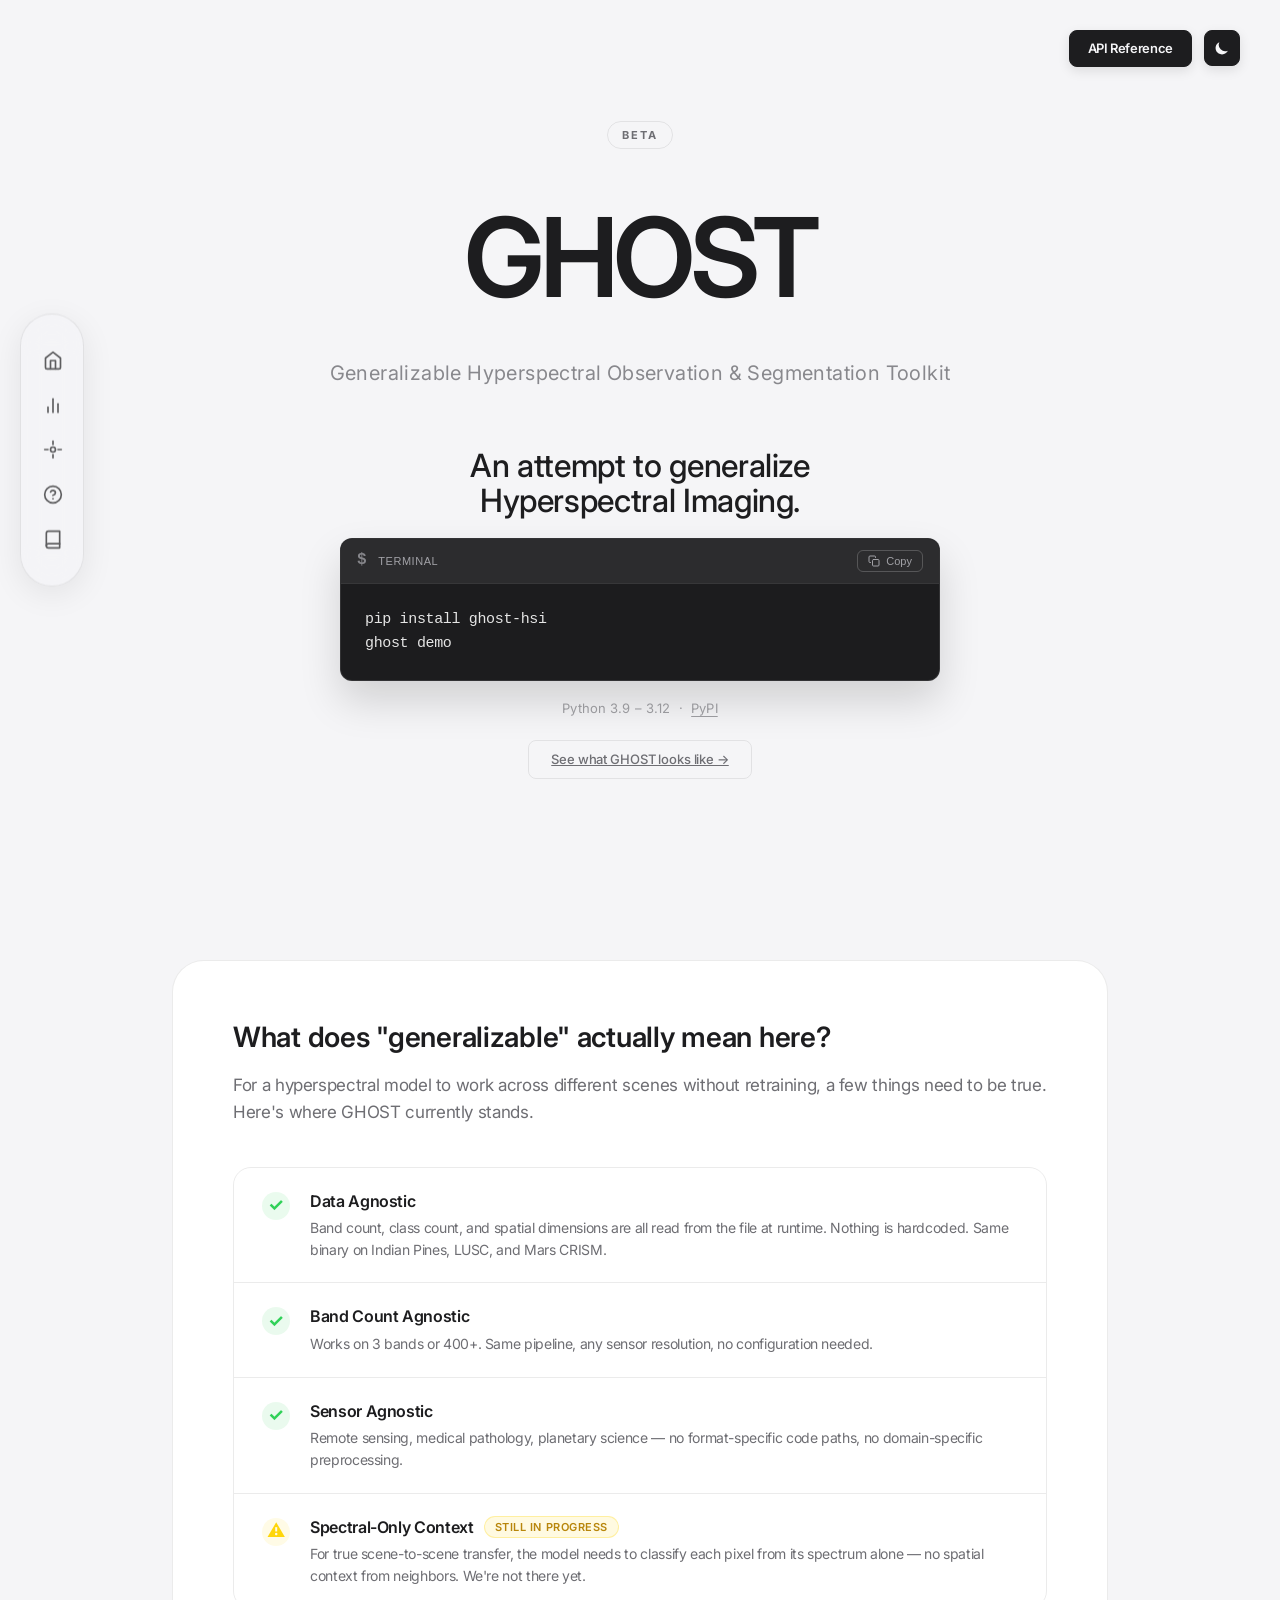
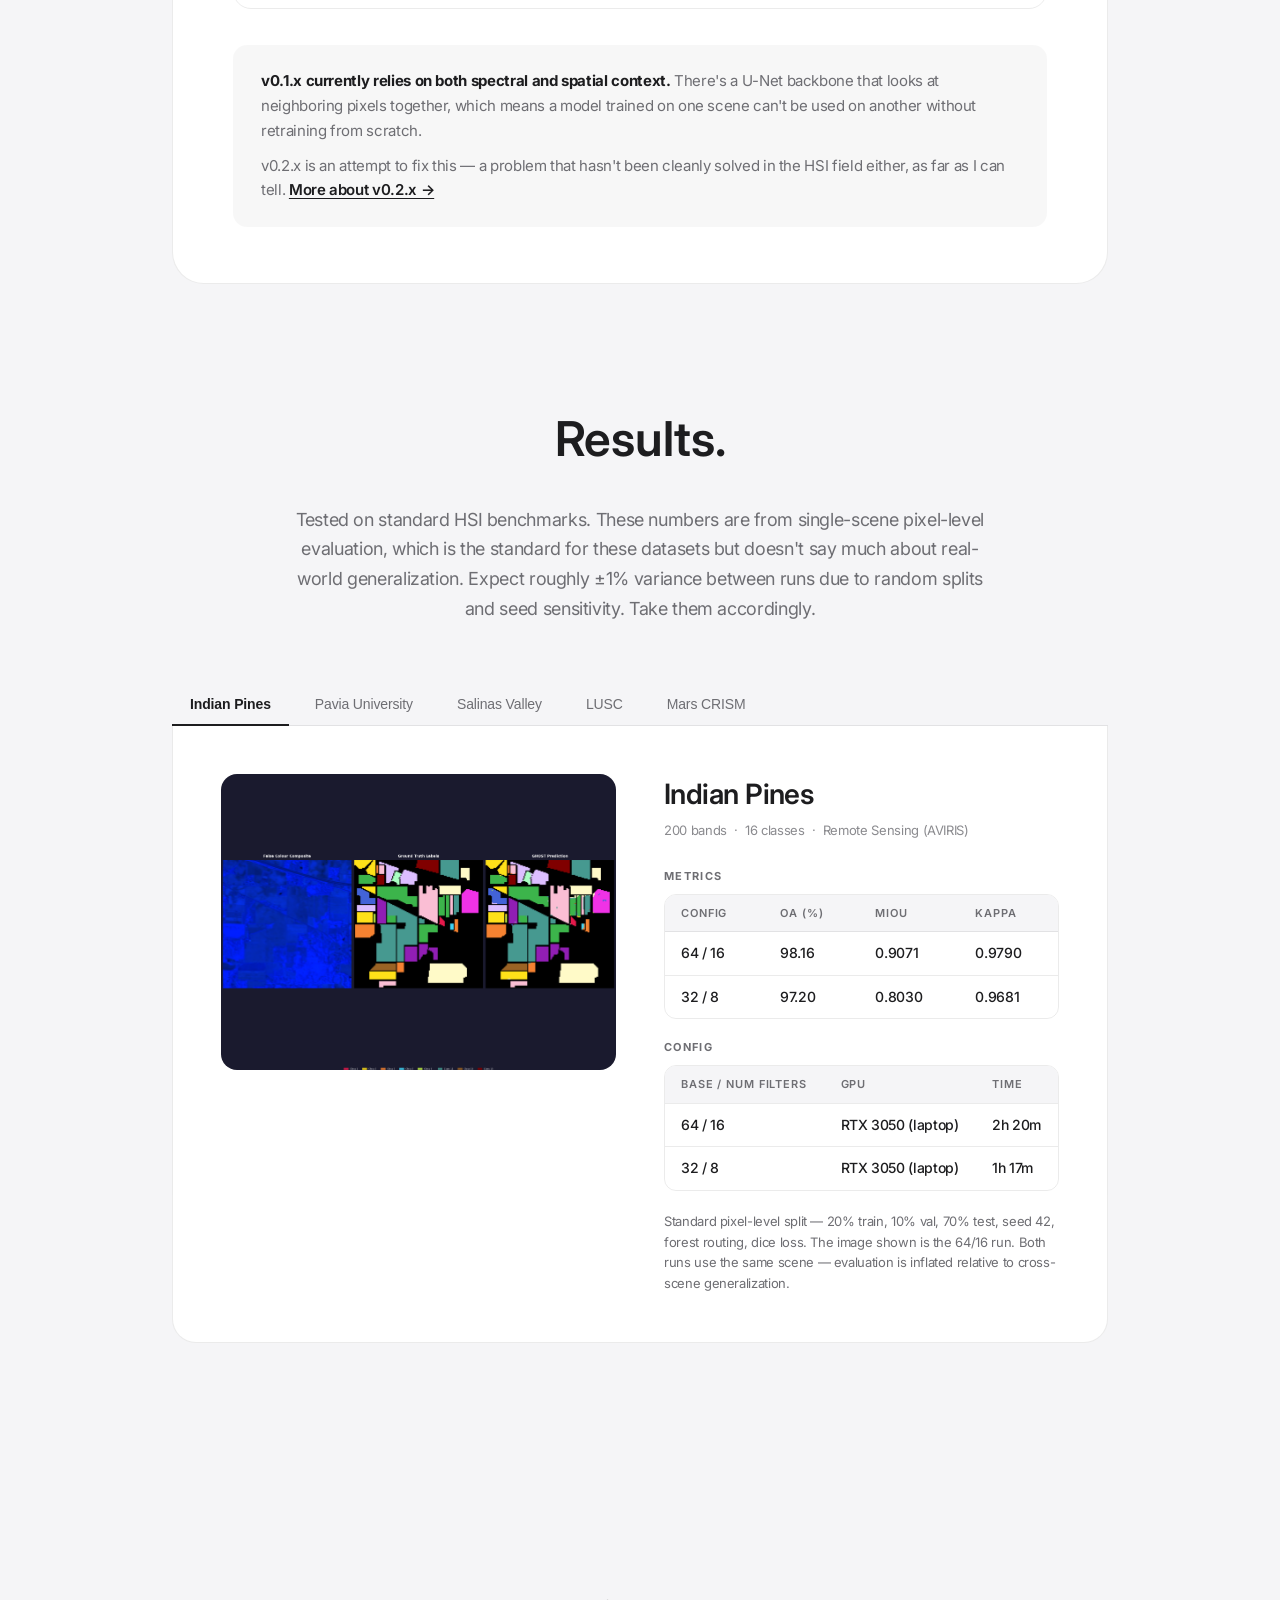
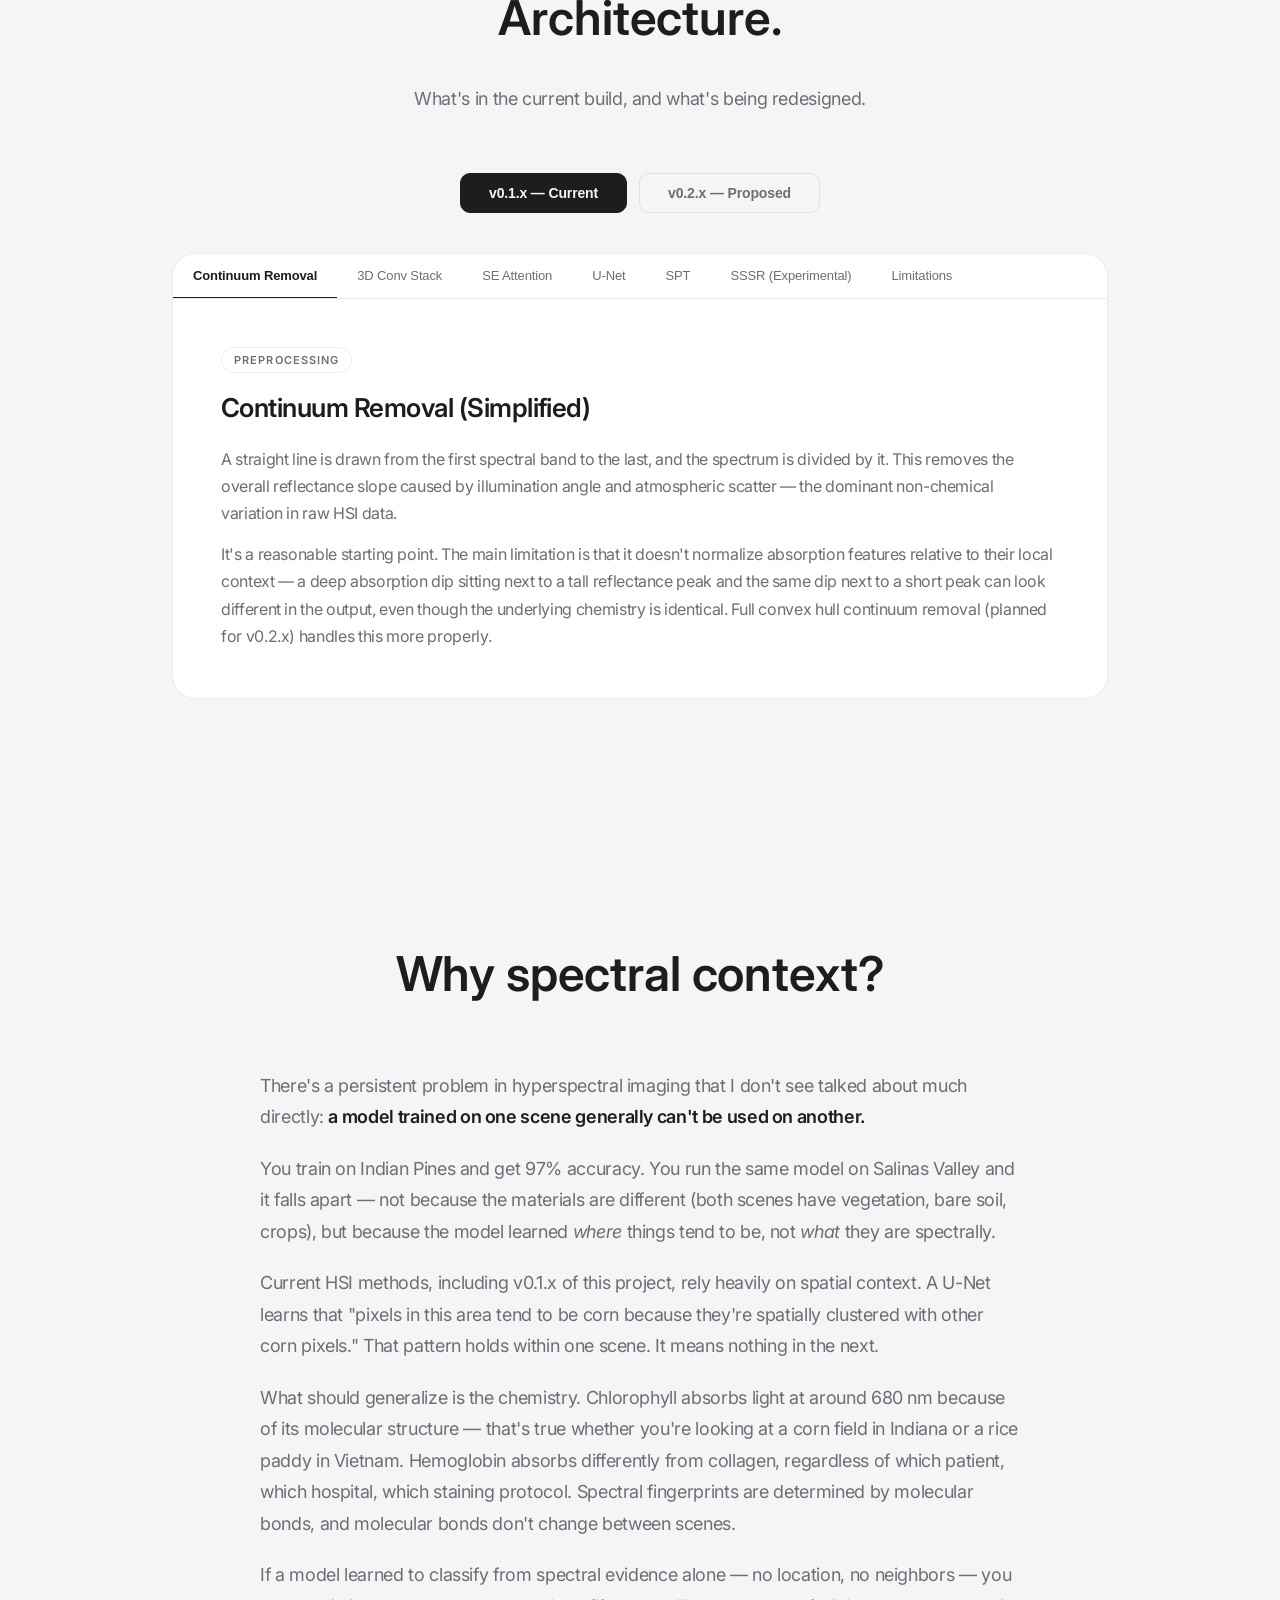
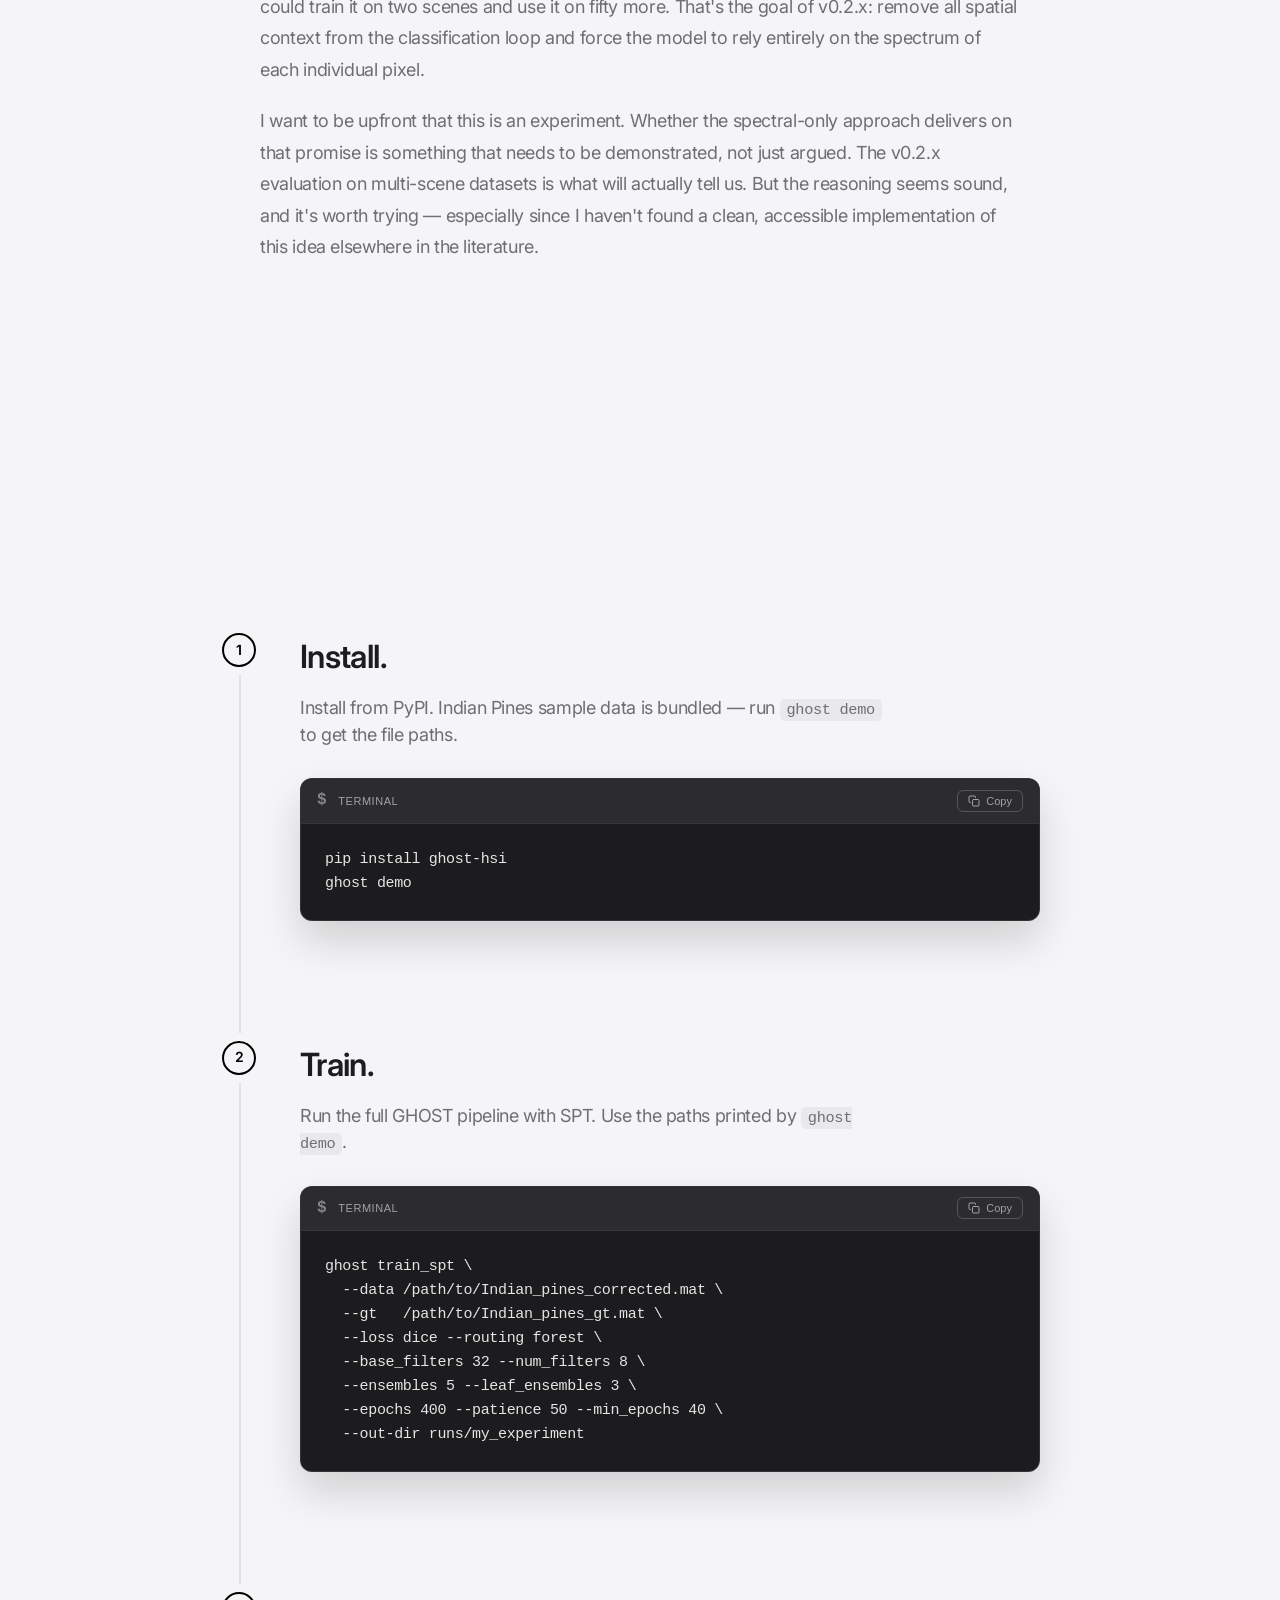
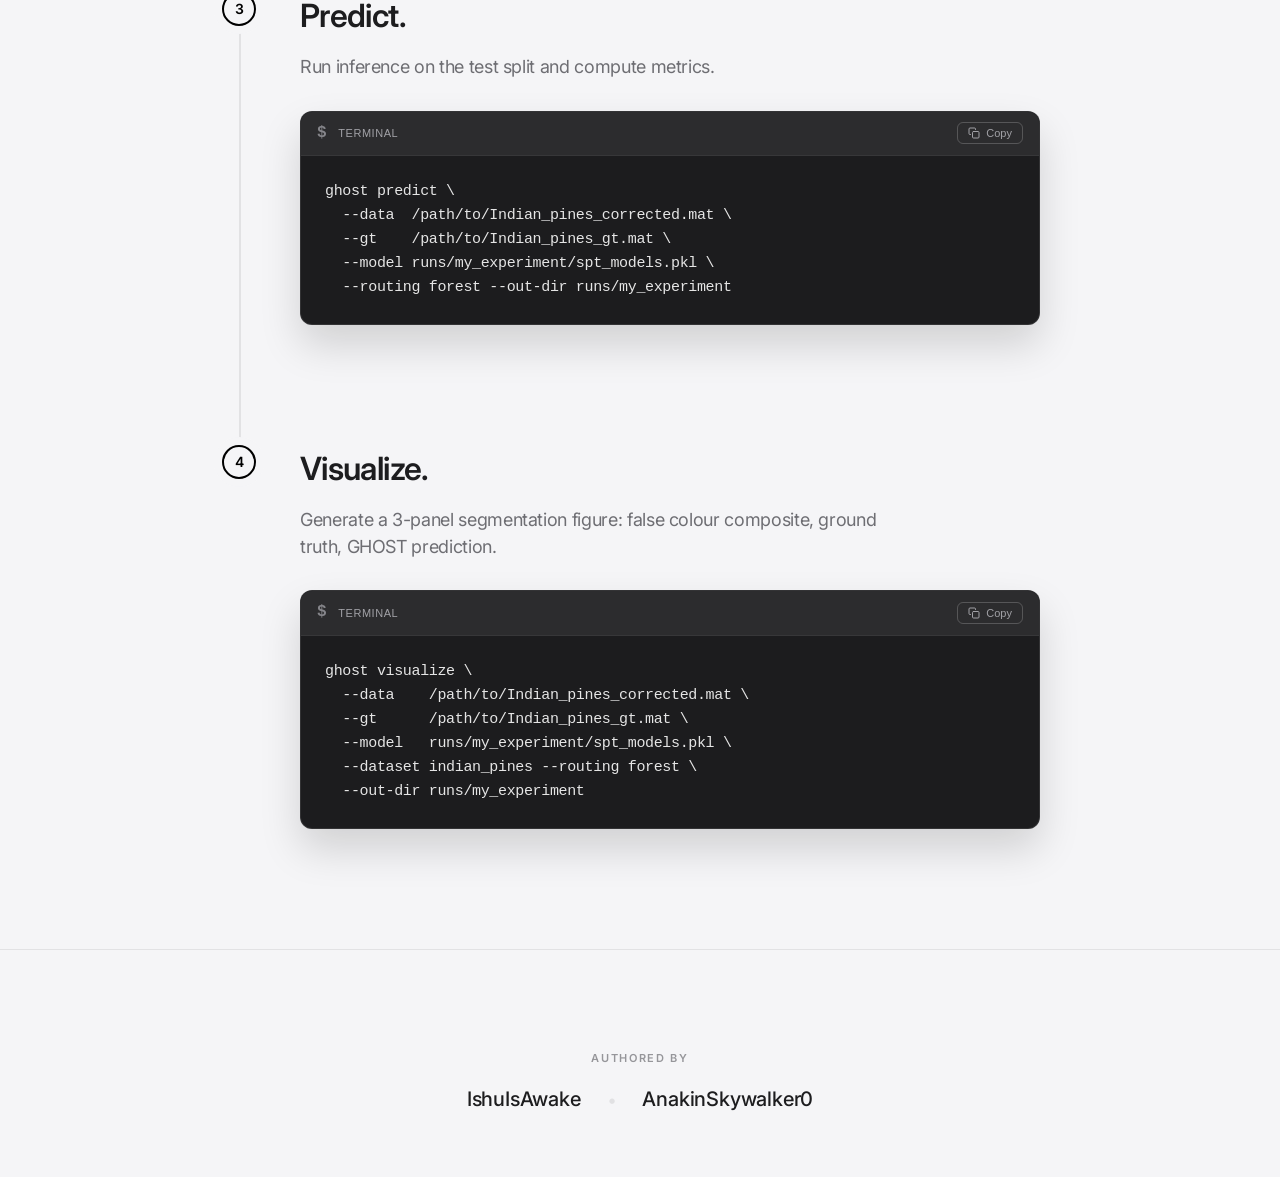
==== index.html @ 90e59805 "Final version as of ghost-hsi v0.1.6" ====
<!DOCTYPE html>
<html lang="en">

<head>
    <meta charset="UTF-8">
    <meta name="viewport" content="width=device-width, initial-scale=1.0">
    <title>GHOST | Hyperspectral Segmentation</title>
    <meta name="description" content="GHOST — an attempt to generalize hyperspectral image segmentation. pip install ghost-hsi">
    <link rel="stylesheet" href="style.css">
</head>

<body>
    <div id="preloader">
        <div class="loader-logo">GHOST</div>
    </div>

    <div class="top-bar">
        <a href="api.html" class="top-btn">API Reference</a>
        <button class="top-btn-icon" id="theme-toggle" aria-label="Toggle appearance">
            <svg id="theme-toggle-dark-icon" viewBox="0 0 20 20" xmlns="http://www.w3.org/2000/svg">
                <path d="M17.293 13.293A8 8 0 016.707 2.707a8.001 8.001 0 1010.586 10.586z"></path>
            </svg>
            <svg id="theme-toggle-light-icon" viewBox="0 0 20 20" xmlns="http://www.w3.org/2000/svg" style="display:none;">
                <path d="M10 2a1 1 0 011 1v1a1 1 0 11-2 0V3a1 1 0 011-1zm4 8a4 4 0 11-8 0 4 4 0 018 0zm-.464 4.95l.707.707a1 1 0 001.414-1.414l-.707-.707a1 1 0 00-1.414 1.414zm2.12-10.607a1 1 0 010 1.414l-.706.707a1 1 0 11-1.414-1.414l.707-.707a1 1 0 011.414 0zM17 11a1 1 0 100-2h-1a1 1 0 100 2h1zm-7 4a1 1 0 011 1v1a1 1 0 11-2 0v-1a1 1 0 011-1zM5.05 6.464A1 1 0 106.465 5.05l-.708-.707a1 1 0 00-1.414 1.414l.707.707zm1.414 8.486l-.707.707a1 1 0 01-1.414-1.414l.707-.707a1 1 0 011.414 1.414zM4 11a1 1 0 100-2H3a1 1 0 000 2h1z" fill-rule="evenodd" clip-rule="evenodd"></path>
            </svg>
        </button>
    </div>

    <nav>
        <a href="#">
            <svg width="20" height="20" viewBox="0 0 24 24" fill="none" stroke="currentColor" stroke-width="2"
                stroke-linecap="round" stroke-linejoin="round">
                <path d="m3 9 9-7 9 7v11a2 2 0 0 1-2 2H5a2 2 0 0 1-2-2z"></path>
                <polyline points="9 22 9 12 15 12 15 22"></polyline>
            </svg>
            <span>Overview</span>
        </a>
        <a href="#results">
            <svg width="20" height="20" viewBox="0 0 24 24" fill="none" stroke="currentColor" stroke-width="2"
                stroke-linecap="round" stroke-linejoin="round">
                <line x1="18" y1="20" x2="18" y2="10"></line>
                <line x1="12" y1="20" x2="12" y2="4"></line>
                <line x1="6" y1="20" x2="6" y2="14"></line>
            </svg>
            <span>Results</span>
        </a>
        <a href="#architecture">
            <svg width="20" height="20" viewBox="0 0 24 24" fill="none" stroke="currentColor" stroke-width="2"
                stroke-linecap="round" stroke-linejoin="round">
                <circle cx="12" cy="12" r="3"></circle>
                <line x1="12" y1="2" x2="12" y2="6"></line>
                <line x1="12" y1="18" x2="12" y2="22"></line>
                <line x1="2" y1="12" x2="6" y2="12"></line>
                <line x1="18" y1="12" x2="22" y2="12"></line>
            </svg>
            <span>Architecture</span>
        </a>
        <a href="#why-spectral">
            <svg width="20" height="20" viewBox="0 0 24 24" fill="none" stroke="currentColor" stroke-width="2"
                stroke-linecap="round" stroke-linejoin="round">
                <circle cx="12" cy="12" r="10"></circle>
                <path d="M9.09 9a3 3 0 0 1 5.83 1c0 2-3 3-3 3"></path>
                <line x1="12" y1="17" x2="12.01" y2="17"></line>
            </svg>
            <span>Why Spectral</span>
        </a>
        <a href="#tutorial">
            <svg width="20" height="20" viewBox="0 0 24 24" fill="none" stroke="currentColor" stroke-width="2"
                stroke-linecap="round" stroke-linejoin="round">
                <path d="M4 19.5A2.5 2.5 0 0 1 6.5 17H20"></path>
                <path d="M6.5 2H20v20H6.5A2.5 2.5 0 0 1 4 19.5v-15A2.5 2.5 0 0 1 6.5 2z"></path>
            </svg>
            <span>Tutorial</span>
        </a>
    </nav>

    <header>
        <div class="hero-content">
            <div class="beta-badge">Beta</div>
            <h1>GHOST</h1>
            <p class="hero-subtitle">Generalizable Hyperspectral Observation &amp; Segmentation Toolkit</p>
            <p class="hero-tagline">An attempt to generalize<br>Hyperspectral Imaging.</p>
            <div class="terminal-window hero-terminal">
                <div class="terminal-header">
                    <div class="terminal-controls">
                        <span class="terminal-prompt">$</span>
                        <span class="terminal-title">Terminal</span>
                    </div>
                    <button class="terminal-copy-btn" data-copy-target="hero-install-code">
                        <svg width="12" height="12" viewBox="0 0 24 24" fill="none" stroke="currentColor"
                            stroke-width="2" stroke-linecap="round" stroke-linejoin="round">
                            <rect x="9" y="9" width="13" height="13" rx="2" ry="2"></rect>
                            <path d="M5 15H4a2 2 0 0 1-2-2V4a2 2 0 0 1 2-2h9a2 2 0 0 1 2 2v1"></path>
                        </svg>
                        <span>Copy</span>
                    </button>
                </div>
                <pre><code id="hero-install-code">pip install ghost-hsi
ghost demo</code></pre>
            </div>
            <p class="platform-notice">Python 3.9 &ndash; 3.12 &nbsp;&middot;&nbsp; <a href="https://pypi.org/project/ghost-hsi/" target="_blank">PyPI</a></p>
            <!-- GHOST currently supports Python 3.9, 3.10, 3.11, and 3.12.
                 Python 3.13+ is not yet tested. Older versions are not supported. -->
            <a class="logs-peek-btn" href="ghost_ip_logs.html" target="_blank" rel="noopener">See what GHOST looks like &rarr;</a>
        </div>
    </header>

    <div class="container">

        <!-- Generalizability Box -->
        <section id="generalizability">
            <div class="gen-box reveal">
                <h3 class="gen-title">What does "generalizable" actually mean here?</h3>
                <p class="gen-intro">For a hyperspectral model to work across different scenes without retraining, a few things need to be true. Here's where GHOST currently stands.</p>
                <div class="gen-checklist">
                    <div class="gen-item gen-checked">
                        <span class="gen-icon">&#10003;</span>
                        <div class="gen-item-text">
                            <strong>Data Agnostic</strong>
                            <p>Band count, class count, and spatial dimensions are all read from the file at runtime. Nothing is hardcoded. Same binary on Indian Pines, LUSC, and Mars CRISM.</p>
                        </div>
                    </div>
                    <div class="gen-item gen-checked">
                        <span class="gen-icon">&#10003;</span>
                        <div class="gen-item-text">
                            <strong>Band Count Agnostic</strong>
                            <p>Works on 3 bands or 400+. Same pipeline, any sensor resolution, no configuration needed.</p>
                        </div>
                    </div>
                    <div class="gen-item gen-checked">
                        <span class="gen-icon">&#10003;</span>
                        <div class="gen-item-text">
                            <strong>Sensor Agnostic</strong>
                            <p>Remote sensing, medical pathology, planetary science — no format-specific code paths, no domain-specific preprocessing.</p>
                        </div>
                    </div>
                    <div class="gen-item gen-warning">
                        <span class="gen-icon">&#9888;</span>
                        <div class="gen-item-text">
                            <strong>Spectral-Only Context <span class="gen-wip-badge">Still in progress</span></strong>
                            <p>For true scene-to-scene transfer, the model needs to classify each pixel from its spectrum alone — no spatial context from neighbors. We're not there yet.</p>
                        </div>
                    </div>
                </div>
                <div class="gen-footer-note">
                    <p><strong>v0.1.x currently relies on both spectral and spatial context.</strong> There's a U-Net backbone that looks at neighboring pixels together, which means a model trained on one scene can't be used on another without retraining from scratch.</p>
                    <p style="margin-top: 10px;">v0.2.x is an attempt to fix this — a problem that hasn't been cleanly solved in the HSI field either, as far as I can tell. <a href="#architecture" class="gen-v2-link" id="goto-v2">More about v0.2.x &rarr;</a></p>
                </div>
            </div>
        </section>

        <!-- Results Section -->
        <section id="results">
            <h2 class="section-title reveal">Results.</h2>
            <p class="section-subtitle reveal">Tested on standard HSI benchmarks. These numbers are from single-scene pixel-level evaluation, which is the standard for these datasets but doesn't say much about real-world generalization. Expect roughly &plusmn;1% variance between runs due to random splits and seed sensitivity. Take them accordingly.</p>

            <div class="dataset-tabs reveal">
                <div class="dataset-tab-buttons">
                    <button class="ds-tab-btn active" data-tab="indian-pines">Indian Pines</button>
                    <button class="ds-tab-btn" data-tab="pavia">Pavia University</button>
                    <button class="ds-tab-btn" data-tab="salinas">Salinas Valley</button>
                    <button class="ds-tab-btn" data-tab="lusc">LUSC</button>
                    <button class="ds-tab-btn" data-tab="crism">Mars CRISM</button>
                </div>

                <div class="dataset-tab-content">

                    <!-- Indian Pines -->
                    <div class="ds-tab-panel active" id="tab-indian-pines">
                        <div class="ds-layout">
                            <div class="ds-image-container ds-img-trigger" data-src="assets/images/IndianPines_highfilters.png" title="Click to enlarge">
                                <img src="assets/images/IndianPines_highfilters.png" alt="Indian Pines Segmentation">
                            </div>
                            <div class="ds-info">
                                <h3>Indian Pines</h3>
                                <p class="ds-meta">200 bands &nbsp;&middot;&nbsp; 16 classes &nbsp;&middot;&nbsp; Remote Sensing (AVIRIS)</p>

                                <p class="ds-table-label">Metrics</p>
                                <div class="ds-table-wrap">
                                    <table class="ds-table">
                                        <thead>
                                            <tr><th>Config</th><th>OA (%)</th><th>mIoU</th><th>Kappa</th></tr>
                                        </thead>
                                        <tbody>
                                            <tr><td>64 / 16</td><td>98.16</td><td>0.9071</td><td>0.9790</td></tr>
                                            <tr><td>32 / 8</td><td>97.20</td><td>0.8030</td><td>0.9681</td></tr>
                                        </tbody>
                                    </table>
                                </div>

                                <p class="ds-table-label">Config</p>
                                <div class="ds-table-wrap">
                                    <table class="ds-table">
                                        <thead>
                                            <tr><th>Base / Num Filters</th><th>GPU</th><th>Time</th></tr>
                                        </thead>
                                        <tbody>
                                            <tr><td>64 / 16</td><td>RTX 3050 (laptop)</td><td>2h 20m</td></tr>
                                            <tr><td>32 / 8</td><td>RTX 3050 (laptop)</td><td>1h 17m</td></tr>
                                        </tbody>
                                    </table>
                                </div>

                                <p class="ds-note">Standard pixel-level split — 20% train, 10% val, 70% test, seed 42, forest routing, dice loss. The image shown is the 64/16 run. Both runs use the same scene — evaluation is inflated relative to cross-scene generalization.</p>
                            </div>
                        </div>
                    </div>

                    <!-- Pavia University -->
                    <div class="ds-tab-panel" id="tab-pavia">
                        <div class="ds-layout">
                            <div class="ds-image-container ds-img-trigger" data-src="assets/images/pavia_segmentation.png" title="Click to enlarge">
                                <img src="assets/images/pavia_segmentation.png" alt="Pavia University Segmentation">
                            </div>
                            <div class="ds-info">
                                <h3>Pavia University</h3>
                                <p class="ds-meta">103 bands &nbsp;&middot;&nbsp; 9 classes &nbsp;&middot;&nbsp; Remote Sensing (ROSIS)</p>

                                <p class="ds-table-label">Metrics</p>
                                <div class="ds-table-wrap">
                                    <table class="ds-table">
                                        <thead>
                                            <tr><th>Config</th><th>OA (%)</th><th>mIoU</th><th>Kappa</th></tr>
                                        </thead>
                                        <tbody>
                                            <tr><td>32 / 8</td><td>97.47</td><td>0.9531</td><td>0.9667</td></tr>
                                        </tbody>
                                    </table>
                                </div>

                                <p class="ds-table-label">Config</p>
                                <div class="ds-table-wrap">
                                    <table class="ds-table">
                                        <thead>
                                            <tr><th>Base / Num Filters</th><th>GPU</th><th>Time</th></tr>
                                        </thead>
                                        <tbody>
                                            <tr><td>32 / 8</td><td>Kaggle T4</td><td>7h 29m</td></tr>
                                        </tbody>
                                    </table>
                                </div>

                                <p class="ds-note">Standard pixel-level split, seed 42, forest routing, dice loss. Ran on Kaggle free tier T4.</p>
                            </div>
                        </div>
                    </div>

                    <!-- Salinas Valley -->
                    <div class="ds-tab-panel" id="tab-salinas">
                        <div class="ds-layout">
                            <div class="ds-image-container ds-img-trigger" data-src="assets/images/salinas_Segmentation.png" title="Click to enlarge">
                                <img src="assets/images/salinas_Segmentation.png" alt="Salinas Valley Segmentation">
                            </div>
                            <div class="ds-info">
                                <h3>Salinas Valley</h3>
                                <p class="ds-meta">204 bands &nbsp;&middot;&nbsp; 16 classes &nbsp;&middot;&nbsp; Remote Sensing (AVIRIS)</p>

                                <p class="ds-table-label">Metrics</p>
                                <div class="ds-table-wrap">
                                    <table class="ds-table">
                                        <thead>
                                            <tr><th>Config</th><th>OA (%)</th><th>mIoU</th><th>Kappa</th></tr>
                                        </thead>
                                        <tbody>
                                            <tr><td>32 / 8</td><td>98.69</td><td>0.9577</td><td>0.9855</td></tr>
                                        </tbody>
                                    </table>
                                </div>

                                <p class="ds-table-label">Config</p>
                                <div class="ds-table-wrap">
                                    <table class="ds-table">
                                        <thead>
                                            <tr><th>Base / Num Filters</th><th>GPU</th><th>Time</th></tr>
                                        </thead>
                                        <tbody>
                                            <tr><td>32 / 8</td><td>Kaggle T4</td><td>10h 51m</td></tr>
                                        </tbody>
                                    </table>
                                </div>

                                <p class="ds-note">Standard pixel-level split, seed 42, forest routing, dice loss. Ran on Kaggle free tier T4.</p>
                            </div>
                        </div>
                    </div>

                    <!-- LUSC -->
                    <div class="ds-tab-panel" id="tab-lusc">
                        <div class="ds-layout">
                            <div class="ds-image-container ds-img-trigger" data-src="assets/images/segmentation_forest.png" title="Click to enlarge">
                                <img src="assets/images/segmentation_forest.png" alt="LUSC Lung Cancer Segmentation">
                            </div>
                            <div class="ds-info">
                                <h3>LUSC (Lung Cancer)</h3>
                                <p class="ds-meta">61 bands &nbsp;&middot;&nbsp; 3 classes &nbsp;&middot;&nbsp; Medical Histopathology</p>

                                <p class="ds-table-label">Metrics</p>
                                <div class="ds-table-wrap">
                                    <table class="ds-table">
                                        <thead>
                                            <tr><th>Config</th><th>OA (%)</th><th>mIoU</th><th>Kappa</th></tr>
                                        </thead>
                                        <tbody>
                                            <tr><td>32 / 8</td><td>99.42</td><td>0.9263</td><td>0.9876</td></tr>
                                        </tbody>
                                    </table>
                                </div>

                                <p class="ds-table-label">Config</p>
                                <div class="ds-table-wrap">
                                    <table class="ds-table">
                                        <thead>
                                            <tr><th>Base / Num Filters</th><th>GPU</th><th>Time</th></tr>
                                        </thead>
                                        <tbody>
                                            <tr><td>32 / 8</td><td>RTX 3050 (laptop)</td><td>1h 8m</td></tr>
                                        </tbody>
                                    </table>
                                </div>

                                <p class="ds-note"><strong>Single tissue result only.</strong> This is from one 512&times;512 crop from a single patient scan — it is not representative of the full LUSC dataset and cannot be compared to published clinical benchmarks. The dataset has 60+ scans; multi-scan evaluation is a v0.2.x goal. Dataset: <a href="https://github.com/Intelligent-Imaging-Center/HMILungDataset" target="_blank" style="color:var(--text-secondary);text-decoration:underline;">HMI Lung Dataset</a>.</p>
                            </div>
                        </div>
                    </div>

                    <!-- Mars CRISM -->
                    <div class="ds-tab-panel" id="tab-crism">
                        <div class="ds-layout">
                            <div class="ds-image-container ds-img-trigger" data-src="assets/images/Crism.png" title="Click to enlarge">
                                <img src="assets/images/Crism.png" alt="Mars CRISM Mineral Mapping">
                            </div>
                            <div class="ds-info">
                                <h3>Mars CRISM</h3>
                                <p class="ds-meta">~400 bands &nbsp;&middot;&nbsp; Mineral mapping &nbsp;&middot;&nbsp; MRO/CRISM</p>

                                <p class="ds-table-label">Metrics</p>
                                <div class="ds-table-wrap">
                                    <table class="ds-table">
                                        <thead>
                                            <tr><th>Config</th><th>OA (%)</th><th>mIoU</th><th>Kappa</th></tr>
                                        </thead>
                                        <tbody>
                                            <tr class="pending-row"><td>32 / 8</td><td>71.70</td><td>0.5228</td><td>0.6829</td></tr>
                                        </tbody>
                                    </table>
                                </div>

                                <p class="ds-table-label">Config</p>
                                <div class="ds-table-wrap">
                                    <table class="ds-table">
                                        <thead>
                                            <tr><th>Base / Num Filters</th><th>GPU</th><th>Time</th></tr>
                                        </thead>
                                        <tbody>
                                            <tr class="pending-row"><td>32 / 8</td><td>Kaggle T4</td><td>6h 44m</td></tr>
                                        </tbody>
                                    </table>
                                </div>

                                <p class="ds-note">Quantitative results pending a clean run. The CRISM ground truth annotations are extremely sparse and noisy — the labels themselves are grainy, which drags down the numbers even when GHOST produces a visually smooth and consistent segmentation. The image shows what GHOST predicted. Annotation quality is a known limitation of this dataset. More details once I have a proper evaluation set up. Dataset: <a href="https://science.nasa.gov/resource/crism-exploring-the-geology-of-mars/" target="_blank" style="color:var(--text-secondary);text-decoration:underline;">NASA MRO/CRISM</a>.</p>
                            </div>
                        </div>
                    </div>

                </div>
            </div>
        </section>

        <!-- Architecture Section -->
        <section id="architecture">
            <h2 class="section-title reveal">Architecture.</h2>
            <p class="section-subtitle reveal">What's in the current build, and what's being redesigned.</p>

            <div class="arch-version-selector reveal">
                <button class="arch-version-btn active" data-version="v1" id="v1-btn">v0.1.x &mdash; Current</button>
                <button class="arch-version-btn" data-version="v2" id="v2-btn">v0.2.x &mdash; Proposed</button>
            </div>

            <!-- v0.1.x Component Tabs -->
            <div class="arch-tabs" id="arch-v1">
                <div class="arch-tab-buttons">
                    <button class="arch-tab-btn active" data-arch-tab="cr-v1">Continuum Removal</button>
                    <button class="arch-tab-btn" data-arch-tab="conv3d">3D Conv Stack</button>
                    <button class="arch-tab-btn" data-arch-tab="se">SE Attention</button>
                    <button class="arch-tab-btn" data-arch-tab="unet">U-Net</button>
                    <button class="arch-tab-btn" data-arch-tab="spt-v1">SPT</button>
                    <button class="arch-tab-btn" data-arch-tab="sssr">SSSR (Experimental)</button>
                    <button class="arch-tab-btn" data-arch-tab="limits">Limitations</button>
                </div>
                <div class="arch-tab-content">

                    <div class="arch-panel active" id="arch-cr-v1">
                        <span class="arch-badge">Preprocessing</span>
                        <h3>Continuum Removal (Simplified)</h3>
                        <p>A straight line is drawn from the first spectral band to the last, and the spectrum is divided by it. This removes the overall reflectance slope caused by illumination angle and atmospheric scatter — the dominant non-chemical variation in raw HSI data.</p>
                        <p>It's a reasonable starting point. The main limitation is that it doesn't normalize absorption features relative to their local context — a deep absorption dip sitting next to a tall reflectance peak and the same dip next to a short peak can look different in the output, even though the underlying chemistry is identical. Full convex hull continuum removal (planned for v0.2.x) handles this more properly.</p>
                    </div>

                    <div class="arch-panel" id="arch-conv3d">
                        <span class="arch-badge">Feature Extraction</span>
                        <h3>Spectral 3D Conv Stack</h3>
                        <p>Three sequential 3D convolutions with a (7, 3, 3) kernel — 7 bands deep spectrally, 3&times;3 spatially. The model learns that nearby spectral bands correlate with each other, and that nearby pixels tend to share materials.</p>
                        <p>The spatial component is both a strength and a problem. It captures local context, which helps within a single scene. But it also means the model is learning where things tend to be, not just what they look like spectrally. That doesn't transfer between scenes. This is one of the main things being removed in v0.2.x.</p>
                    </div>

                    <div class="arch-panel" id="arch-se">
                        <span class="arch-badge">Attention</span>
                        <h3>SE Attention Blocks</h3>
                        <p>Squeeze-and-Excitation blocks learn a per-channel importance weight. A global average pool reduces each feature channel to a scalar, a small two-layer MLP predicts a weight between 0 and 1, and that weight is multiplied back into the channel. The network learns to suppress less useful channels and emphasize the ones that matter for the current input.</p>
                        <p>Lightweight and effective. No major issues with it — the spirit of per-channel weighting carries into v0.2.x implicitly through the dilated ResNet encoder.</p>
                    </div>

                    <div class="arch-panel" id="arch-unet">
                        <span class="arch-badge">Spatial Context</span>
                        <h3>U-Net Encoder–Decoder</h3>
                        <p>A standard 4-level U-Net with skip connections. The encoder downsamples through MaxPool2d, the decoder upsamples via transposed convolutions, and skip connections link matching levels. Channel progression: f &rarr; 2f &rarr; 4f &rarr; 8f &rarr; 16f.</p>
                        <p>This is where most of the learning happens in v0.1.x — and also why the model doesn't generalize across scenes. The U-Net effectively learns "where things are" in the training image. Corn fields tend to appear in certain shapes, urban structures have spatial patterns. None of that is true in the next scene. That's the thing I'm trying to remove entirely in v0.2.x.</p>
                    </div>

                    <div class="arch-panel" id="arch-spt-v1">
                        <span class="arch-badge">Core Engine</span>
                        <h3>Spectral Partition Tree (SPT)</h3>
                        <p>Previously called RSSP (Recursive Spectral Splitting with Parallel Forests), SPT is a divide-and-conquer strategy over the class set. It builds a binary tree where classes are recursively split based on SAM (Spectral Angle Mapper) distance — spectrally similar classes are grouped together and handled by specialist ensemble models.</p>
                        <p>The reasoning: asking one flat model to separate 16 highly imbalanced classes is hard. SPT lets one model split broad groups (vegetation vs. minerals), then separate specialists handle the hard within-group cases (corn subtypes, mineral variants). Each leaf ensemble focuses on a smaller, more tractable problem. In practice this helps a lot with class imbalance.</p>
                        <p>The SPT logic is unchanged in v0.2.x — only what lives inside each tree node changes.</p>
                    </div>

                    <div class="arch-panel" id="arch-sssr">
                        <span class="arch-badge arch-badge-warn">&#9888; Broken</span>
                        <h3>SSSR Router (Experimental)</h3>
                        <p>SSSR (Spectral State-Space Router) was an attempt to replace hard argmax routing between tree nodes with a learned spectral state-space model — differentiable, soft routing probabilities instead of hard decisions at each branch.</p>
                        <p>In practice it doesn't work. Ensemble routing (<code>--routing forest</code>) outperforms it in every configuration I've tested. The SSM pretraining adds significant wall-clock time, and the routing improvement simply doesn't materialize. The code is currently broken and not recommended.</p>
                        <p>It may be revisited in v0.1.7+ or rethought entirely for v0.2.x. For now, always use <code>--routing forest</code> and set <code>--ssm_epochs 1</code> to skip SSM pretraining entirely.</p>
                    </div>

                    <div class="arch-panel" id="arch-limits">
                        <span class="arch-badge">v0.1.x</span>
                        <h3>Known Limitations</h3>
                        <ul class="arch-list">
                            <li><strong>File format:</strong> v0.1.6 and below only support <code>.mat</code> files. ENVI, GeoTIFF, and HDF5 require manual conversion first.</li>
                            <li><strong>Spatial dependence:</strong> The U-Net backbone processes neighboring pixels together. A model trained on one scene cannot reliably segment a different scene — it has learned spatial patterns alongside spectral ones.</li>
                            <li><strong>No transfer learning:</strong> Each new dataset requires a full training run from scratch. There's no way to reuse weights from a previous run in any meaningful way.</li>
                            <li><strong>Single scene only:</strong> Training and inference must be on the same scene, or at very minimum the same sensor under near-identical conditions.</li>
                            <li><strong>SSSR router is broken:</strong> Use <code>--routing forest</code>. See above.</li>
                        </ul>
                    </div>

                </div>
            </div>

            <!-- v0.2.x Component Tabs -->
            <div class="arch-tabs" id="arch-v2" style="display:none;">
                <div class="arch-tab-buttons">
                    <button class="arch-tab-btn active" data-arch-tab="cr-v2">Continuum Removal</button>
                    <button class="arch-tab-btn" data-arch-tab="resnet1d">1D Dilated ResNet</button>
                    <button class="arch-tab-btn" data-arch-tab="mlphead">MLP Head</button>
                    <button class="arch-tab-btn" data-arch-tab="spt-v2">SPT</button>
                    <button class="arch-tab-btn" data-arch-tab="crf">Dense CRF</button>
                    <button class="arch-tab-btn" data-arch-tab="ssl">SSL (Future)</button>
                    <button class="arch-tab-btn" data-arch-tab="goals">Goals</button>
                </div>
                <div class="arch-tab-content">

                    <div class="arch-panel active" id="arch-cr-v2">
                        <span class="arch-badge">Preprocessing</span>
                        <h3>Full Convex Hull Continuum Removal</h3>
                        <p>v0.2.x computes the upper convex hull of each pixel's spectrum — a ceiling that touches all the local reflectance peaks. Dividing the raw spectrum by this hull normalizes every absorption feature relative to its local context. Values at 1.0 mean no absorption at that wavelength; values below 1.0 represent absorption depth directly.</p>
                        <p>This is the physically correct approach. The dip position encodes which molecular bonds are present, the depth encodes concentration, and the width encodes the type of transition. Two spectra of the same material should look nearly identical after this normalization, regardless of illumination or atmospheric conditions, because the underlying chemistry is the same.</p>
                        <p>Implementation uses Andrew's monotone chain algorithm (O(n), upper hull only) with Savitzky-Golay smoothing applied before hull computation to stop noise spikes from becoming false hull vertices. The raw spectrum — not the smoothed one — is divided by the hull, which preserves narrow real features in the output.</p>
                    </div>

                    <div class="arch-panel" id="arch-resnet1d">
                        <span class="arch-badge">Spectral Encoder</span>
                        <h3>1D Dilated ResNet Encoder</h3>
                        <p>The core change in v0.2.x: each pixel's spectrum is processed independently by a 1D dilated residual network. There are no 2D or 3D convolutions anywhere. No neighboring pixels. No spatial context. The encoder receives one spectrum and outputs a fixed-size embedding representing its spectral fingerprint.</p>
                        <p>Dilated convolutions with increasing dilation rates (1, 2, 4, 8, 16...) give the encoder a wide receptive field across the spectral axis without any downsampling, allowing it to see both narrow absorption features and broad spectral shapes simultaneously. The architecture auto-adapts its depth and kernel size to the input band count at construction time — no manual configuration needed for different sensors.</p>
                        <p>Global average pooling at the end collapses the spectral dimension to a fixed-length vector. The MLP head classifies from this vector. That's the entire model from input to output — no spatial operations anywhere in the chain.</p>
                    </div>

                    <div class="arch-panel" id="arch-mlphead">
                        <span class="arch-badge">Classifier</span>
                        <h3>MLP Classification Head</h3>
                        <p>A small two-layer MLP on top of the encoder: Linear &rarr; BatchNorm &rarr; ReLU &rarr; Dropout &rarr; Linear. The non-linear hidden layer helps when the spectral embedding isn't perfectly linearly separable for very similar classes — two vegetation subtypes with nearly identical spectral fingerprints, for instance.</p>
                        <p>Each SPT node trains its own independent encoder + head pair, and each ensemble member at a node uses a different random initialization. Fully independent models, not a shared encoder with different heads. This matters for ensemble diversity — shared encoders collapse toward the same solution regardless of head initialization.</p>
                    </div>

                    <div class="arch-panel" id="arch-spt-v2">
                        <span class="arch-badge">Unchanged</span>
                        <h3>Spectral Partition Tree (SPT)</h3>
                        <p>The SPT logic from v0.1.x carries over unchanged. SAM-based class clustering, recursive binary splitting, per-node ensemble training, soft cascade inference — all identical. The only difference is what lives inside each node: a 1D ResNet + MLP instead of 3D Conv + U-Net.</p>
                        <p>The SPT is the part of GHOST I'm most confident about. Splitting a hard multi-class problem into a hierarchy of simpler problems, with specialists for each group, seems to work well regardless of the backbone. It's a clean structural idea that I think will survive into whatever version comes after v0.2.x.</p>
                    </div>

                    <div class="arch-panel" id="arch-crf">
                        <span class="arch-badge">Optional</span>
                        <h3>Dense CRF Post-Processing</h3>
                        <p>After the per-pixel spectral classification, an optional dense CRF pass can smooth the output probability map spatially. The CRF balances two signals: the spectral model's class probabilities (unary potential) and the spatial and spectral similarity between neighboring pixels (pairwise potential). Confident predictions stay mostly unchanged; uncertain pixels near boundaries are nudged toward their neighbors.</p>
                        <p>This is the <em>only</em> place spatial information enters v0.2.x, and it operates on the output probabilities, not the learned features. The model's classification decisions are 100% spectral — the CRF just cleans salt-and-pepper noise from uncertain pixels. Off by default. Probably helpful for remote sensing data with large homogeneous regions; probably wrong for medical imaging where cellular-level heterogeneity is real.</p>
                    </div>

                    <div class="arch-panel" id="arch-ssl">
                        <span class="arch-badge">Future</span>
                        <h3>Self-Supervised Learning (SSL)</h3>
                        <p>One chronic problem in hyperspectral imaging is labeling cost. Annotating every pixel in a scene requires domain expertise, and even expert annotations tend to be noisy and incomplete. Most benchmark datasets have only a few hundred labeled pixels across tens of thousands.</p>
                        <p>SSL is an attempt to pretrain the spectral encoder on large amounts of unlabeled HSI data using masked spectral modeling — hiding some spectral bands and asking the model to predict them, similar in spirit to BERT-style pretraining for text. The goal is an encoder that already understands spectral chemistry from unlabeled data and needs only a small number of labeled examples to adapt to a new scene or domain.</p>
                        <p>This is deferred to after v0.2.0. It requires a reasonable collection of diverse unlabeled HSI data and careful evaluation to know if the pretraining is actually learning chemistry or just memorizing sensor response patterns. It's on the radar, just not in the current build.</p>
                    </div>

                    <div class="arch-panel" id="arch-goals">
                        <span class="arch-badge">Roadmap</span>
                        <h3>What v0.2.0 Is Actually Trying to Do</h3>
                        <p>Being honest about scope: v0.2.0 is not claiming to solve HSI generalization. It's one attempt at a specific subset of it.</p>
                        <ul class="arch-list arch-goals-list">
                            <li>
                                <strong>Spectral-only classification</strong>
                                <span class="arch-goal-desc">Every pixel classified from its spectrum alone, with no access to neighboring pixels. If it works, the model has learned material chemistry — and chemistry is the same whether the vegetation is in Indiana or Vietnam.</span>
                            </li>
                            <li>
                                <strong>Multiple file formats</strong>
                                <span class="arch-goal-desc">ENVI (.hdr), GeoTIFF (.tif), HDF5 (.h5) in addition to .mat. Auto-detected by extension. No manual conversion step.</span>
                            </li>
                            <li>
                                <strong>Multi-scene training and inference</strong>
                                <span class="arch-goal-desc">Train on 2 scenes, run inference on 10 more. The actual test of generalization: if the spectral-only approach works, the model should segment unseen scenes from the same sensor without any retraining.</span>
                            </li>
                            <li>
                                <strong>Same binary, different domains</strong>
                                <span class="arch-goal-desc">Remote sensing and medical imaging on the same codebase, zero configuration changes between them. Retrain on new data, but change nothing else.</span>
                            </li>
                        </ul>
                        <p class="arch-goals-note">What v0.2.0 won't claim: cross-sensor transfer (different instruments measuring the same materials) or zero-shot generalization (train on crops, segment minerals without retraining). Those are harder problems that likely require SSL and sensor response function handling. They're deferred.</p>
                    </div>

                </div>
            </div>
        </section>

        <!-- Why Spectral Context -->
        <section id="why-spectral">
            <h2 class="section-title reveal">Why spectral context?</h2>
            <div class="why-spectral-block reveal">
                <p>There's a persistent problem in hyperspectral imaging that I don't see talked about much directly: <strong>a model trained on one scene generally can't be used on another.</strong></p>
                <p>You train on Indian Pines and get 97% accuracy. You run the same model on Salinas Valley and it falls apart — not because the materials are different (both scenes have vegetation, bare soil, crops), but because the model learned <em>where</em> things tend to be, not <em>what</em> they are spectrally.</p>
                <p>Current HSI methods, including v0.1.x of this project, rely heavily on spatial context. A U-Net learns that "pixels in this area tend to be corn because they're spatially clustered with other corn pixels." That pattern holds within one scene. It means nothing in the next.</p>
                <p>What should generalize is the chemistry. Chlorophyll absorbs light at around 680 nm because of its molecular structure — that's true whether you're looking at a corn field in Indiana or a rice paddy in Vietnam. Hemoglobin absorbs differently from collagen, regardless of which patient, which hospital, which staining protocol. Spectral fingerprints are determined by molecular bonds, and molecular bonds don't change between scenes.</p>
                <p>If a model learned to classify from spectral evidence alone — no location, no neighbors — you could train it on two scenes and use it on fifty more. That's the goal of v0.2.x: remove all spatial context from the classification loop and force the model to rely entirely on the spectrum of each individual pixel.</p>
                <p>I want to be upfront that this is an experiment. Whether the spectral-only approach delivers on that promise is something that needs to be demonstrated, not just argued. The v0.2.x evaluation on multi-scene datasets is what will actually tell us. But the reasoning seems sound, and it's worth trying — especially since I haven't found a clean, accessible implementation of this idea elsewhere in the literature.</p>
            </div>
        </section>

        <!-- Tutorial Section -->
        <section id="tutorial">
            <h2 class="section-title reveal">Start here.</h2>
            <div class="tutorial-stepper">

                <div class="step-card reveal">
                    <div class="step-number-circle">1</div>
                    <h3>Install.</h3>
                    <p>Install from PyPI. Indian Pines sample data is bundled — run <code>ghost demo</code> to get the file paths.</p>
                    <div class="terminal-window">
                        <div class="terminal-header">
                            <div class="terminal-controls">
                                <span class="terminal-prompt">$</span>
                                <span class="terminal-title">Terminal</span>
                            </div>
                            <button class="terminal-copy-btn" data-copy-target="step-1-code">
                                <svg width="12" height="12" viewBox="0 0 24 24" fill="none" stroke="currentColor"
                                    stroke-width="2" stroke-linecap="round" stroke-linejoin="round">
                                    <rect x="9" y="9" width="13" height="13" rx="2" ry="2"></rect>
                                    <path d="M5 15H4a2 2 0 0 1-2-2V4a2 2 0 0 1 2-2h9a2 2 0 0 1 2 2v1"></path>
                                </svg>
                                <span>Copy</span>
                            </button>
                        </div>
                        <pre><code id="step-1-code">pip install ghost-hsi
ghost demo</code></pre>
                    </div>
                </div>

                <div class="step-card reveal">
                    <div class="step-number-circle">2</div>
                    <h3>Train.</h3>
                    <p>Run the full GHOST pipeline with SPT. Use the paths printed by <code>ghost demo</code>.</p>
                    <div class="terminal-window">
                        <div class="terminal-header">
                            <div class="terminal-controls">
                                <span class="terminal-prompt">$</span>
                                <span class="terminal-title">Terminal</span>
                            </div>
                            <button class="terminal-copy-btn" data-copy-target="step-2-code">
                                <svg width="12" height="12" viewBox="0 0 24 24" fill="none" stroke="currentColor"
                                    stroke-width="2" stroke-linecap="round" stroke-linejoin="round">
                                    <rect x="9" y="9" width="13" height="13" rx="2" ry="2"></rect>
                                    <path d="M5 15H4a2 2 0 0 1-2-2V4a2 2 0 0 1 2-2h9a2 2 0 0 1 2 2v1"></path>
                                </svg>
                                <span>Copy</span>
                            </button>
                        </div>
                        <pre><code id="step-2-code">ghost train_spt \
  --data /path/to/Indian_pines_corrected.mat \
  --gt   /path/to/Indian_pines_gt.mat \
  --loss dice --routing forest \
  --base_filters 32 --num_filters 8 \
  --ensembles 5 --leaf_ensembles 3 \
  --epochs 400 --patience 50 --min_epochs 40 \
  --out-dir runs/my_experiment</code></pre>
                    </div>
                </div>

                <div class="step-card reveal">
                    <div class="step-number-circle">3</div>
                    <h3>Predict.</h3>
                    <p>Run inference on the test split and compute metrics.</p>
                    <div class="terminal-window">
                        <div class="terminal-header">
                            <div class="terminal-controls">
                                <span class="terminal-prompt">$</span>
                                <span class="terminal-title">Terminal</span>
                            </div>
                            <button class="terminal-copy-btn" data-copy-target="step-3-code">
                                <svg width="12" height="12" viewBox="0 0 24 24" fill="none" stroke="currentColor"
                                    stroke-width="2" stroke-linecap="round" stroke-linejoin="round">
                                    <rect x="9" y="9" width="13" height="13" rx="2" ry="2"></rect>
                                    <path d="M5 15H4a2 2 0 0 1-2-2V4a2 2 0 0 1 2-2h9a2 2 0 0 1 2 2v1"></path>
                                </svg>
                                <span>Copy</span>
                            </button>
                        </div>
                        <pre><code id="step-3-code">ghost predict \
  --data  /path/to/Indian_pines_corrected.mat \
  --gt    /path/to/Indian_pines_gt.mat \
  --model runs/my_experiment/spt_models.pkl \
  --routing forest --out-dir runs/my_experiment</code></pre>
                    </div>
                </div>

                <div class="step-card reveal">
                    <div class="step-number-circle">4</div>
                    <h3>Visualize.</h3>
                    <p>Generate a 3-panel segmentation figure: false colour composite, ground truth, GHOST prediction.</p>
                    <div class="terminal-window">
                        <div class="terminal-header">
                            <div class="terminal-controls">
                                <span class="terminal-prompt">$</span>
                                <span class="terminal-title">Terminal</span>
                            </div>
                            <button class="terminal-copy-btn" data-copy-target="step-4-code">
                                <svg width="12" height="12" viewBox="0 0 24 24" fill="none" stroke="currentColor"
                                    stroke-width="2" stroke-linecap="round" stroke-linejoin="round">
                                    <rect x="9" y="9" width="13" height="13" rx="2" ry="2"></rect>
                                    <path d="M5 15H4a2 2 0 0 1-2-2V4a2 2 0 0 1 2-2h9a2 2 0 0 1 2 2v1"></path>
                                </svg>
                                <span>Copy</span>
                            </button>
                        </div>
                        <pre><code id="step-4-code">ghost visualize \
  --data    /path/to/Indian_pines_corrected.mat \
  --gt      /path/to/Indian_pines_gt.mat \
  --model   runs/my_experiment/spt_models.pkl \
  --dataset indian_pines --routing forest \
  --out-dir runs/my_experiment</code></pre>
                    </div>
                </div>

            </div>
        </section>

    </div>

    <footer class="reveal">
        <div class="container footer-content">
            <div class="footer-authors">
                <span class="footer-label">Authored by</span>
                <div class="author-links">
                    <a href="https://github.com/IshuIsAwake" target="_blank">IshuIsAwake</a>
                    <span class="author-separator">&bull;</span>
                    <a href="https://github.com/AnakinSkywalker0" target="_blank">AnakinSkywalker0</a>
                </div>
            </div>
        </div>
    </footer>

    <!-- Lightbox overlay -->
    <div id="lightbox" class="lightbox" role="dialog" aria-modal="true" aria-label="Image preview">
        <button class="lightbox-close" id="lightbox-close" aria-label="Close">&times;</button>
        <img id="lightbox-img" src="" alt="">
    </div>

    <script src="script.js"></script>
</body>

</html>
---- style.css ----
@import url('https://fonts.googleapis.com/css2?family=Inter:wght@300;400;500;600;700&display=swap');

:root {
    --bg-white: #f5f5f7;       
    --bg-soft: #ffffff;        
    --text-primary: #1d1d1f;
    --text-secondary: #6e6e73;
    --accent-blue: #000000;    /* Strict Black */
    --border-color: rgba(0, 0, 0, 0.08);
    --glass-bg: rgba(245, 245, 247, 0.82);
    --code-bg: #e8e8ed;
}

[data-theme="dark"] {
    --bg-white: #000000;       /* Pure Black */
    --bg-soft: #0a0a0a;        /* Near Black */
    --text-primary: #ffffff;   /* Pure White */
    --text-secondary: #86868b;
    --accent-blue: #ffffff;    /* Strict White */
    --border-color: rgba(255, 255, 255, 0.12);
    --glass-bg: rgba(0, 0, 0, 0.85);
    --code-bg: #161617;
}

* {
    margin: 0;
    padding: 0;
    box-sizing: border-box;
    -webkit-font-smoothing: antialiased;
}

body {
    background-color: var(--bg-white);
    color: var(--text-primary);
    font-family: "SF Pro Display", "SF Pro Icons", "Apple Inter", "Inter", "Helvetica Neue", Helvetica, Arial, sans-serif;
    line-height: 1.47059;
    font-weight: 400;
    letter-spacing: -0.022em;
}

/* Vertical Sidebar Glassmorphism */
nav {
    position: fixed;
    top: 50%;
    left: 20px;
    transform: translateY(-50%) translateX(-100px);
    width: 64px;
    height: auto;
    background: var(--glass-bg);
    backdrop-filter: saturate(180%) blur(20px);
    z-index: 9999;
    border: 1px solid var(--border-color);
    border-radius: 32px;
    display: flex;
    flex-direction: column;
    justify-content: center;
    align-items: flex-start;
    padding: 24px 0;
    box-shadow: 0 8px 32px 0 rgba(0, 0, 0, 0.08);
    transition: width 0.4s cubic-bezier(0.4, 0, 0.2, 1), transform 1s cubic-bezier(0.2, 0.8, 0.2, 1);
    overflow: hidden;
    opacity: 0;
}

nav.loaded {
    transform: translateY(-50%) translateX(0);
    opacity: 1;
}

nav:hover {
    width: 180px;
}

nav a {
    color: var(--text-primary);
    text-decoration: none;
    font-size: 14px;
    opacity: 0.7;
    margin: 12px 0;
    font-weight: 500;
    transition: all 0.3s ease;
    display: flex;
    align-items: center;
    width: 100%;
    padding: 0 22px; /* Stable icon position */
}

nav a svg {
    min-width: 20px; /* Force icon width to prevent shifting */
}

nav a span {
    margin-left: 15px;
    opacity: 0;
    transform: translateX(-10px);
    transition: all 0.3s ease;
    white-space: nowrap;
    pointer-events: none;
}

nav:hover a span {
    opacity: 1;
    transform: translateX(0);
}

nav a:hover {
    opacity: 1;
    color: var(--accent-blue);
}

.theme-toggle {
    background: none;
    border: none;
    cursor: pointer;
    color: var(--text-primary);
    padding: 0 22px; /* Matching the sidebar icon alignment */
    margin-top: 15px;
    width: 100%;
    display: flex;
    align-items: center;
    justify-content: flex-start;
    opacity: 0.7;
    transition: all 0.3s ease;
}

.theme-toggle:hover {
    opacity: 1;
    color: var(--accent-blue);
}

.theme-toggle svg {
    min-width: 20px;
    height: 20px;
    fill: currentColor;
}

.theme-toggle span {
    margin-left: 15px;
    opacity: 0;
    transform: translateX(-10px);
    transition: all 0.3s ease;
    white-space: nowrap;
    pointer-events: none;
}

nav:hover .theme-toggle span {
    opacity: 1;
    transform: translateX(0);
}

/* Layout */
.container {
    max-width: 980px;
    margin: 0 auto;
    padding: 0 22px;
}

header {
    height: 100vh;
    display: flex;
    flex-direction: column;
    justify-content: center;
    align-items: center;
    text-align: center;
    position: relative;
    overflow: hidden;
    opacity: 0;
    transform: translateY(20px);
    transition: all 1.2s cubic-bezier(0.2, 0.8, 0.2, 1);
}

header.loaded {
    opacity: 1;
    transform: translateY(0);
}

/* Preloader */
#preloader {
    position: fixed;
    top: 0;
    left: 0;
    width: 100%;
    height: 100%;
    background: var(--bg-white);
    z-index: 10000;
    display: flex;
    justify-content: center;
    align-items: center;
    transition: opacity 0.8s ease, visibility 0.8s;
}

#preloader.fade-out {
    opacity: 0;
    visibility: hidden;
}

.loader-logo {
    font-size: 64px;
    font-weight: 700;
    letter-spacing: -0.05em;
    color: var(--text-primary);
    opacity: 0;
    transform: scale(0.9);
    filter: blur(10px);
    animation: ghost-entrance 2s cubic-bezier(0.2, 0.8, 0.2, 1) forwards;
}

@keyframes ghost-entrance {
    0% { opacity: 0; transform: scale(0.9); filter: blur(10px); }
    30% { opacity: 1; transform: scale(1); filter: blur(0px); }
    80% { opacity: 1; transform: scale(1); filter: blur(0px); }
    100% { opacity: 0; transform: scale(1.1); filter: blur(5px); }
}

.hero-content {
    position: relative;
    z-index: 2;
}

.hero-content h1 {
    font-size: 110px;
    font-weight: 600;
    letter-spacing: -0.05em;
    margin-bottom: 20px;
    color: var(--text-primary);
}

.hero-subtitle {
    font-size: 20px;
    font-weight: 400;
    color: var(--text-secondary);
    margin-bottom: 60px;
    letter-spacing: 0.02em;
    opacity: 0.8;
}

.hero-tagline {
    font-size: 32px;
    font-weight: 500;
    color: var(--text-primary);
    max-width: 900px;
    margin: 0 auto 20px auto;
    line-height: 1.1;
}

.hero-features {
    font-size: 13px;
    font-weight: 600;
    color: var(--text-secondary);
    text-transform: uppercase;
    letter-spacing: 0.2em;
    margin-bottom: 80px;
    opacity: 0.7;
}

.hero-terminal {
    max-width: 600px;
    margin: 0 auto;
    text-align: left;
}

/* Sections */
section {
    padding: 120px 0;
}

.section-title {
    font-size: 48px;
    font-weight: 600;
    margin-bottom: 60px;
    text-align: center;
    letter-spacing: -0.003em;
}

/* Benchmarks Table */
.table-container {
    background: var(--bg-soft);
    border-radius: 30px;
    border: 1px solid var(--border-color);
    overflow: hidden;
    margin: 0 auto;
    box-shadow: 0 20px 40px rgba(0, 0, 0, 0.05);
}

.benchmark-table {
    width: 100%;
    border-collapse: collapse;
    text-align: left;
    font-size: 16px;
}

.benchmark-table th {
    background: var(--bg-white);
    padding: 24px 30px;
    font-size: 12px;
    font-weight: 600;
    text-transform: uppercase;
    letter-spacing: 0.1em;
    color: var(--text-secondary);
    border-bottom: 1px solid var(--border-color);
}

.benchmark-table td {
    padding: 24px 30px;
    border-bottom: 1px solid var(--border-color);
    color: var(--text-primary);
    font-weight: 500;
}

.benchmark-table tr:last-child td {
    border-bottom: none;
}

.benchmark-table tr:hover {
    background: rgba(255, 255, 255, 0.05);
}

.dataset-name {
    font-weight: 600 !important;
    color: var(--text-primary);
}

[data-theme="dark"] .benchmark-table tr:hover {
    background: rgba(255, 255, 255, 0.02);
}

[data-theme="dark"] .table-container {
    box-shadow: 0 20px 80px rgba(0, 0, 0, 0.3);
}

.table-note {
    font-size: 13px;
    color: var(--text-secondary);
    text-align: center;
    margin-top: 15px;
    opacity: 0.8;
    line-height: 1.6;
}

.table-note strong {
    color: var(--text-primary);
    font-weight: 600;
}

/* Architecture Grid (Cleanup - can keep or remove if unused) */

/* Sections */
section {
    padding: 120px 0;
}

/* Apps Grid */
.apps-grid {
    display: grid;
    grid-template-columns: repeat(auto-fit, minmax(280px, 1fr));
    gap: 40px;
    margin-top: 40px;
}

@media (max-width: 768px) {
    .apps-grid {
        grid-template-columns: 1fr;
    }
}

.app-card {
    background: var(--bg-soft);
    border-radius: 30px;
    border: 1px solid var(--border-color);
    overflow: hidden;
    transition: all 0.4s cubic-bezier(0.4, 0, 0.2, 1);
    box-shadow: 0 10px 30px rgba(0, 0, 0, 0.05);
}

.app-card:hover {
    transform: translateY(-10px);
    box-shadow: 0 20px 50px rgba(255, 255, 255, 0.1);
}

.app-image {
    width: 100%;
    height: 300px;
    overflow: hidden;
    background: #000;
}

.app-image img {
    width: 100%;
    height: 100%;
    object-fit: cover;
    transition: transform 0.8s ease;
}

.app-card:hover .app-image img {
    transform: scale(1.05);
}

.app-info {
    padding: 40px;
}

.app-badge {
    display: inline-block;
    padding: 6px 14px;
    background: transparent;
    color: var(--text-secondary);
    border: 1px solid var(--border-color);
    border-radius: 20px;
    font-size: 11px;
    font-weight: 600;
    text-transform: uppercase;
    letter-spacing: 0.1em;
    margin-bottom: 20px;
}

.app-card h3 {
    font-size: 28px;
    font-weight: 600;
    margin-bottom: 15px;
    letter-spacing: -0.01em;
}

.app-card p {
    font-size: 16px;
    color: var(--text-secondary);
    line-height: 1.6;
}

[data-theme="dark"] .app-card {
    box-shadow: 0 10px 40px rgba(0, 0, 0, 0.4);
}

/* RSSP Detail */
.rssp-container {
    display: flex;
    align-items: center;
    gap: 80px;
    background: var(--bg-soft);
    padding: 80px;
    border-radius: 40px;
    border: 1px solid var(--border-color);
}

/* Top Navigation Bar */
.top-bar {
    position: fixed;
    top: 30px;
    right: 40px;
    z-index: 10001; /* Above preloader and sidebar */
    display: flex;
    gap: 12px;
    opacity: 0;
    transform: translateY(-20px);
    transition: all 0.8s cubic-bezier(0.16, 1, 0.3, 1);
}

.top-bar.loaded {
    opacity: 1;
    transform: translateY(0);
}

.top-btn {
    padding: 8px 18px;
    background: var(--text-primary);
    color: var(--bg-white);
    border: 1px solid var(--text-primary);
    border-radius: 8px;
    text-decoration: none;
    font-size: 13px;
    font-weight: 600;
    transition: all 0.2s ease;
    display: flex;
    align-items: center;
    box-shadow: 0 4px 12px rgba(0, 0, 0, 0.1);
}

.top-btn:hover {
    background: transparent;
    color: var(--text-primary);
    transform: translateY(-1px);
}

/* Secondary Button Style */
.top-btn-secondary {
    background: var(--bg-white);
    color: var(--text-primary);
    border: 1px solid var(--border-color);
}

.top-btn-secondary:hover {
    background: var(--border-color);
}

@media (max-width: 768px) {
    .top-bar {
        top: 20px;
        right: 20px;
        flex-direction: column;
        align-items: flex-end;
        gap: 8px;
    }

    .top-btn {
        padding: 6px 14px;
        font-size: 11px;
    }

    /* Index Scaling */
    .hero-content h1 {
        font-size: 60px;
    }

    .hero-tagline {
        font-size: 24px;
        padding: 0 10px;
    }

    .hero-subtitle {
        font-size: 16px;
        margin-bottom: 40px;
        padding: 0 15px;
    }

    .rssp-content h2 {
        font-size: 32px;
    }

    /* Section Spacing */
    section {
        padding: 60px 0;
    }

    /* App Card Scaling */
    .app-info {
        padding: 24px;
    }

    .app-card h3 {
        font-size: 24px;
    }

    .app-image {
        height: 200px;
    }

    /* Docs/API Scaling */
    .docs-header h1 {
        font-size: 36px;
    }

    .docs-main {
        padding-top: 100px;
    }

    .docs-card {
        padding: 24px;
    }

    .api-table-wrapper {
        overflow-x: auto;
        -webkit-overflow-scrolling: touch;
        margin: 20px -24px;
        padding: 0 24px;
    }

    .api-table {
        min-width: 600px;
    }

    .author-separator {
        display: none;
    }

    .author-links {
        flex-direction: column;
        gap: 10px;
    }

    /* Sidebar to Bottom Bar */
    nav {
        left: 20px;
        right: 20px;
        bottom: 20px;
        top: auto;
        transform: translateY(100px);
        width: calc(100% - 40px);
        height: 60px;
        flex-direction: row;
        justify-content: center;
        padding: 0;
        border-radius: 20px;
    }

    nav.loaded {
        transform: translateY(0);
    }

    nav:hover {
        width: calc(100% - 40px);
    }

    nav a {
        width: auto;
        padding: 0 15px;
        margin: 0;
        justify-content: center;
    }

    nav a span, .theme-toggle span {
        display: none;
    }

    .theme-toggle {
        width: auto;
        padding: 0 15px;
        margin-top: 0;
    }
}

@media (max-width: 900px) {
    .rssp-container {
        flex-direction: column;
        padding: 40px;
    }
}

.rssp-content {
    flex: 1;
}

.rssp-content h2 {
    font-size: 42px;
    font-weight: 600;
    margin-bottom: 25px;
    letter-spacing: -0.02em;
}

.rssp-desc {
    font-size: 18px;
    color: var(--text-secondary);
    margin-bottom: 40px;
    line-height: 1.6;
}

.rssp-features {
    display: grid;
    gap: 30px;
}

.rssp-feature h4 {
    font-size: 16px;
    font-weight: 600;
    margin-bottom: 8px;
    display: flex;
    align-items: center;
    gap: 10px;
}

.rssp-feature h4::before {
    content: '';
    width: 6px;
    height: 6px;
    background: var(--accent-blue);
    border-radius: 50%;
}

.rssp-feature p {
    font-size: 14px;
    color: var(--text-secondary);
}

.rssp-visual {
    flex: 1;
    display: flex;
    justify-content: center;
    align-items: center;
    min-height: 400px;
    perspective: 1000px;
    overflow: hidden;
}

.shapes-container {
    position: relative;
    width: 100%;
    max-width: 400px;
    height: 380px;
    transform-style: preserve-3d;
    margin: 0 auto;
}

.shape-node {
    position: absolute;
    background: rgba(255, 255, 255, 0.05);
    border: 2px solid var(--accent-blue);
    transform-style: preserve-3d;
    opacity: 0;
    box-shadow: 0 0 30px rgba(255, 255, 255, 0.15);
    /* Explicitly centering each node at its 'left' position */
    transform-origin: center;
}

/* Cycle Loop: 6s Total */
.level-0 {
    width: 80px;
    height: 80px;
    top: 20px;
    left: 50%;
    margin-left: -40px; /* Perfect center */
    animation: root-cycle 6s cubic-bezier(0.4, 0, 0.2, 1) infinite;
}

.level-1-left, .level-1-right {
    width: 50px;
    height: 50px;
    top: 160px;
    animation: branch-cycle-1 6s cubic-bezier(0.4, 0, 0.2, 1) infinite;
}

.level-1-left { left: 25%; margin-left: -25px; }
.level-1-right { left: 75%; margin-left: -25px; }

.level-2-1, .level-2-2, .level-2-3, .level-2-4 {
    width: 30px;
    height: 30px;
    top: 280px;
    animation: branch-cycle-2 6s cubic-bezier(0.4, 0, 0.2, 1) infinite;
}

.level-2-1 { left: 12.5%; margin-left: -15px; }
.level-2-2 { left: 37.5%; margin-left: -15px; }
.level-2-3 { left: 62.5%; margin-left: -15px; }
.level-2-4 { left: 87.5%; margin-left: -15px; }

@keyframes root-cycle {
    0%, 10% { opacity: 0; transform: rotateX(45deg) rotateZ(45deg) scale(0); }
    15%, 85% { opacity: 1; transform: rotateX(45deg) rotateZ(45deg) scale(1); }
    90%, 100% { opacity: 0; transform: rotateX(45deg) rotateZ(45deg) scale(0); }
}

@keyframes branch-cycle-1 {
    0%, 30% { opacity: 0; transform: rotateX(45deg) rotateZ(45deg) scale(0); }
    35%, 80% { opacity: 1; transform: rotateX(45deg) rotateZ(45deg) scale(1); }
    85%, 100% { opacity: 0; transform: rotateX(45deg) rotateZ(45deg) scale(0); }
}

@keyframes branch-cycle-2 {
    0%, 50% { opacity: 0; transform: rotateX(45deg) rotateZ(45deg) scale(0); }
    55%, 75% { opacity: 0.8; transform: rotateX(45deg) rotateZ(45deg) scale(1); }
    80%, 100% { opacity: 0; transform: rotateX(45deg) rotateZ(45deg) scale(0); }
}

/* Particles */
.particle {
    position: absolute;
    width: 4px;
    height: 4px;
    background: var(--accent-blue);
    border-radius: 50%;
    filter: blur(1px);
    opacity: 0.2;
}

.p1 { top: 20%; left: 30%; animation: particle-orbit 6s linear infinite; }
.p2 { top: 60%; left: 80%; animation: particle-orbit 8s linear infinite reverse; }
.p3 { top: 10%; left: 70%; animation: particle-orbit 5s linear infinite; }

@keyframes particle-orbit {
    0% { transform: rotate(0deg) translateX(120px) rotate(0deg); opacity: 0; }
    50% { opacity: 0.8; }
    100% { transform: rotate(360deg) translateX(120px) rotate(-360deg); opacity: 0; }
}

/* Help Grid */
.help-grid {
    display: grid;
    grid-template-columns: repeat(auto-fit, minmax(280px, 1fr));
    gap: 30px;
}

.help-card {
    background: var(--bg-soft);
    padding: 60px 40px;
    border-radius: 30px;
    border: 1px solid var(--border-color);
}

.help-card h3 {
    font-size: 24px;
    font-weight: 600;
    margin-bottom: 30px;
}

.code-stack {
    background: var(--code-bg);
    padding: 24px;
    border-radius: 12px;
    font-family: 'SF Mono', monospace;
    font-size: 14px;
}

.code-line {
    margin-bottom: 15px;
    color: var(--text-secondary);
}

.code-line:last-child {
    margin-bottom: 0;
}

.code-line span {
    color: var(--text-primary);
    font-weight: 600;
}

.support-links {
    display: flex;
    flex-wrap: wrap;
    gap: 15px;
}

.support-links ul {
    list-style: none;
    padding: 0;
    margin: 0;
    display: flex;
    flex-wrap: wrap;
    gap: 15px;
}


.support-links a {
    color: var(--accent-blue);
    text-decoration: none;
    font-size: 14px;
    font-weight: 500;
    width: fit-content;
    transition: opacity 0.2s ease;
}

.support-links a:hover {
    opacity: 0.7;
}

/* Tutorial Stepper - Vertical Timeline */
.tutorial-stepper {
    max-width: 800px;
    margin: 0 auto;
    position: relative;
    padding-left: 60px;
}

.step-card {
    position: relative;
    margin-bottom: 120px;
}

.step-card:not(:last-child)::after {
    content: '';
    position: absolute;
    left: -61px;
    top: 34px;
    width: 2px;
    height: calc(100% + 120px - 34px);
    background: var(--border-color);
}

.step-card:last-child {
    margin-bottom: 0;
}

.step-number-circle {
    position: absolute;
    left: -78px;
    top: 0;
    width: 34px;
    height: 34px;
    background: var(--bg-white);
    border: 2px solid var(--accent-blue);
    border-radius: 50%;
    display: flex;
    align-items: center;
    justify-content: center;
    font-weight: 600;
    font-size: 14px;
    color: var(--accent-blue);
    z-index: 2;
    box-shadow: 0 0 0 8px var(--bg-white);
}

.step-badge {
    display: inline-block;
    padding: 4px 10px;
    background: rgba(255, 255, 255, 0.1);
    color: var(--text-primary);
    border-radius: 20px;
    font-size: 11px;
    font-weight: 600;
    letter-spacing: 0.05em;
    margin-bottom: 15px;
}

.step-card h3 {
    font-size: 32px;
    font-weight: 600;
    margin-bottom: 15px;
    letter-spacing: -0.02em;
}

.step-card p {
    font-size: 18px;
    color: var(--text-secondary);
    margin-bottom: 30px;
    max-width: 600px;
}

/* Terminal Window Styling */
.terminal-window {
    background: #1c1c1e;
    border-radius: 12px;
    overflow: hidden;
    box-shadow: 0 20px 40px rgba(0, 0, 0, 0.15);
    border: 1px solid rgba(255, 255, 255, 0.1);
}

.terminal-header {
    background: #2c2c2e;
    padding: 10px 16px;
    display: flex;
    justify-content: space-between;
    align-items: center;
    border-bottom: 1px solid rgba(255, 255, 255, 0.05);
}

.terminal-controls {
    display: flex;
    gap: 12px;
    align-items: center;
}

.terminal-prompt {
    color: #86868b;
    font-family: 'SF Mono', monospace;
    font-weight: 700;
}

.terminal-title {
    color: #a1a1a6;
    font-family: 'SF Pro Display', sans-serif;
    font-size: 11px;
    font-weight: 500;
    letter-spacing: 0.05em;
    text-transform: uppercase;
}

.terminal-copy-btn {
    background: transparent;
    border: 1px solid rgba(255, 255, 255, 0.2);
    color: #a1a1a6;
    padding: 4px 10px;
    border-radius: 6px;
    font-size: 11px;
    font-weight: 500;
    cursor: pointer;
    display: flex;
    align-items: center;
    gap: 6px;
    transition: all 0.2s ease;
}

.terminal-copy-btn:hover {
    color: #f5f5f7;
    background: rgba(255, 255, 255, 0.1);
    border-color: rgba(255, 255, 255, 0.4);
}

.terminal-copy-btn.success {
    background: #34c759;
    color: white;
    border-color: #34c759;
}

.terminal-window pre {
    margin: 0;
    background: transparent;
    padding: 24px;
}

.terminal-window code {
    color: #e5e5e5;
    font-size: 15px;
    line-height: 1.6;
}

[data-theme="dark"] .step-number-circle {
    background: var(--bg-white);
    box-shadow: 0 0 0 8px var(--bg-white);
}

[data-theme="dark"] .terminal-window {
    border: 1px solid rgba(255, 255, 255, 0.05);
    box-shadow: 0 20px 60px rgba(0, 0, 0, 0.5);
}

/* Logic for Reveal */
.reveal {
    opacity: 0;
    transform: translateY(40px);
    transition: all 0.8s cubic-bezier(0.4, 0, 0.2, 1);
}

.reveal.active {
    opacity: 1;
    transform: translateY(0);
}

/* Footer */
footer {
    padding: 100px 0 60px;
    border-top: 1px solid var(--border-color);
}

.footer-content {
    display: flex;
    flex-direction: column;
    align-items: center;
    gap: 50px;
    text-align: center;
}

.footer-authors {
    display: flex;
    flex-direction: column;
    gap: 16px;
}

.footer-label {
    font-size: 11px;
    font-weight: 600;
    text-transform: uppercase;
    letter-spacing: 0.15em;
    color: var(--text-secondary);
    opacity: 0.7;
}

.author-links {
    display: flex;
    align-items: center;
    justify-content: center;
    gap: 25px;
    font-size: 20px;
    font-weight: 500;
    letter-spacing: -0.01em;
}

.author-links a {
    color: var(--text-primary);
    text-decoration: none;
    transition: all 0.3s ease;
}

.author-links a:hover {
    color: var(--accent-blue);
    transform: translateY(-2px);
}

.author-separator {
    color: var(--border-color);
    font-weight: 200;
    font-size: 24px;
}

/* Pending / empty table rows */
.pending-row td {
    color: var(--text-secondary);
    opacity: 0.4;
}

/* Inline code in paragraphs and notes */
p code, .table-note code, .step-card p code {
    background: var(--code-bg);
    padding: 2px 7px;
    border-radius: 5px;
    font-family: 'SF Mono', 'Fira Code', monospace;
    font-size: 0.85em;
    font-style: normal;
}

/* Flag group sub-headings inside docs-card */
.flag-group-title {
    font-size: 12px;
    font-weight: 700;
    text-transform: uppercase;
    letter-spacing: 0.12em;
    color: var(--text-secondary);
    margin: 36px 0 14px;
}

/* Active top-bar button (current page) */
.top-btn-active {
    background: transparent;
    color: var(--text-primary);
    border: 1px solid var(--border-color);
    box-shadow: none;
}

.top-btn-active:hover {
    background: var(--border-color);
    transform: none;
}

/* Docs and API Page Layouts */
.docs-page, .api-page {
    background: var(--bg-white);
    color: var(--text-primary);
    line-height: 1.6;
}


.docs-container {
    max-width: 1100px;
    margin: 0 auto;
    padding: 0 40px;
}

.docs-header {
    margin-bottom: 80px;
    text-align: left;
}

.docs-header h1 {
    font-size: 56px;
    font-weight: 700;
    letter-spacing: -0.03em;
    margin-bottom: 10px;
}

.docs-header .subtitle {
    font-size: 20px;
    color: var(--text-secondary);
    font-weight: 400;
}

.docs-content {
    display: flex;
    flex-direction: column;
    gap: 40px;
}

.docs-card {
    background: var(--bg-soft);
    border: 1px solid var(--border-color);
    border-radius: 24px;
    padding: 40px;
    transition: transform 0.3s ease, box-shadow 0.3s ease;
}

.docs-card:hover {
    transform: translateY(-4px);
    box-shadow: 0 20px 40px rgba(0, 0, 0, 0.04);
}

.docs-card h2 {
    font-size: 28px;
    font-weight: 600;
    margin-bottom: 20px;
    letter-spacing: -0.01em;
}

.docs-card p {
    font-size: 18px;
    color: var(--text-secondary);
    margin-bottom: 20px;
    line-height: 1.7;
}

.docs-code-block {
    background: var(--code-bg);
    padding: 24px;
    border-radius: 16px;
    margin: 20px 0;
    font-family: 'SF Mono', 'Fira Code', monospace;
    font-size: 14px;
    overflow-x: auto;
}

.docs-code-block code {
    display: block;
    color: var(--text-primary);
    margin-bottom: 8px;
}

.docs-math {
    background: rgba(0,0,0,0.03);
    padding: 20px;
    border-radius: 12px;
    text-align: center;
    font-style: italic;
    margin: 20px 0;
}

[data-theme="dark"] .docs-math {
    background: rgba(255,255,255,0.03);
}

/* API Specific */
.api-category {
    font-size: 12px;
    font-weight: 700;
    text-transform: uppercase;
    letter-spacing: 0.15em;
    color: var(--text-secondary);
    margin: 80px 0 30px;
    padding-left: 0;
    border: none;
}

.api-section h3 {
    font-size: 24px;
    font-weight: 600;
    margin-bottom: 15px;
}

.api-table {
    width: 100%;
    border-collapse: separate;
    border-spacing: 0;
    margin: 20px 0;
    border: 1px solid var(--border-color);
    border-radius: 16px;
    overflow: hidden;
}

.api-table th {
    background: rgba(0,0,0,0.02);
    padding: 16px 20px;
    font-size: 12px;
    font-weight: 600;
    text-transform: uppercase;
    letter-spacing: 0.05em;
    color: var(--text-secondary);
    text-align: left;
    border-bottom: 1px solid var(--border-color);
}

[data-theme="dark"] .api-table th {
    background: rgba(255,255,255,0.02);
}

.api-table td {
    padding: 16px 20px;
    font-size: 14px;
    border-bottom: 1px solid var(--border-color);
    vertical-align: top;
}

.api-table tr:last-child td {
    border-bottom: none;
}

.api-table td code {
    background: var(--code-bg);
    padding: 2px 6px;
    border-radius: 4px;
    font-weight: 500;
    font-size: 13px;
}

/* Footer Re-style for docs */
.docs-page footer, .api-page footer {
    border-top: 1px solid var(--border-color);
    margin-top: 100px;
}

/* Smooth scroll */
html {
    scroll-behavior: smooth;
}

/* Docs / API pages — offset content from left sidebar */
.docs-main {
    padding-top: 120px;
    padding-bottom: 100px;
    padding-left: 90px;
    min-height: 100vh;
}

@media (max-width: 768px) {
    .docs-main {
        padding-left: 0;
        padding-top: 80px;
    }
}

/* Beta badge */
.beta-badge {
    display: inline-block;
    padding: 5px 14px;
    background: transparent;
    border: 1px solid var(--border-color);
    border-radius: 20px;
    font-size: 11px;
    font-weight: 700;
    text-transform: uppercase;
    letter-spacing: 0.18em;
    color: var(--text-secondary);
    margin-bottom: 28px;
}

/* Platform notice under hero terminal */
.platform-notice {
    font-size: 13px;
    color: var(--text-secondary);
    margin-top: 18px;
    opacity: 0.65;
    letter-spacing: 0.01em;
}

.platform-notice a {
    color: var(--text-secondary);
    text-decoration: underline;
    text-underline-offset: 3px;
}

/* App card link button */
.app-link-btn {
    display: inline-flex;
    align-items: center;
    gap: 6px;
    margin-top: 24px;
    padding: 10px 20px;
    background: var(--text-primary);
    color: var(--bg-white);
    border-radius: 8px;
    font-size: 13px;
    font-weight: 600;
    text-decoration: none;
    transition: opacity 0.2s ease;
    letter-spacing: 0.01em;
}

.app-link-btn:hover {
    opacity: 0.7;
}

/* Theme toggle icon button in top-bar */
.top-btn-icon {
    background: var(--text-primary);
    color: var(--bg-white);
    border: 1px solid var(--text-primary);
    border-radius: 8px;
    width: 36px;
    height: 36px;
    padding: 0;
    display: flex;
    align-items: center;
    justify-content: center;
    cursor: pointer;
    transition: all 0.2s ease;
    box-shadow: 0 4px 12px rgba(0, 0, 0, 0.1);
    flex-shrink: 0;
}

.top-btn-icon:hover {
    background: transparent;
    color: var(--text-primary);
    transform: translateY(-1px);
}

.top-btn-icon svg {
    width: 16px;
    height: 16px;
    fill: currentColor;
    display: block;
}

/* TOC active link highlight */
nav a.toc-active {
    opacity: 1;
    color: var(--accent-blue);
}

/* Upcoming feature list in docs */
.upcoming-list {
    list-style: none;
    padding: 0;
    margin: 0;
    display: flex;
    flex-direction: column;
    gap: 16px;
}

.upcoming-list li {
    display: flex;
    align-items: flex-start;
    gap: 16px;
    font-size: 17px;
    color: var(--text-secondary);
    line-height: 1.5;
}

.upcoming-list li::before {
    content: '';
    flex-shrink: 0;
    width: 6px;
    height: 6px;
    background: var(--border-color);
    border-radius: 50%;
    margin-top: 9px;
}

.upcoming-list li strong {
    color: var(--text-primary);
    font-weight: 600;
}

/* Docs section anchors — offset for fixed header */
[data-section] {
    scroll-margin-top: 40px;
}

/* ─────────────────────────────────────────────
   Section subtitle
───────────────────────────────────────────── */
.section-subtitle {
    font-size: 18px;
    color: var(--text-secondary);
    text-align: center;
    max-width: 700px;
    margin: -30px auto 60px;
    line-height: 1.65;
}

/* ─────────────────────────────────────────────
   Generalizability Box
───────────────────────────────────────────── */
#generalizability {
    padding: 60px 0 0;
}

.gen-box {
    background: var(--bg-soft);
    border: 1px solid var(--border-color);
    border-radius: 32px;
    padding: 56px 60px;
}

.gen-title {
    font-size: 28px;
    font-weight: 600;
    letter-spacing: -0.01em;
    margin-bottom: 14px;
}

.gen-intro {
    font-size: 17px;
    color: var(--text-secondary);
    margin-bottom: 40px;
    line-height: 1.6;
}

.gen-checklist {
    display: flex;
    flex-direction: column;
    gap: 0;
    border: 1px solid var(--border-color);
    border-radius: 18px;
    overflow: hidden;
    margin-bottom: 36px;
}

.gen-item {
    display: flex;
    align-items: flex-start;
    gap: 20px;
    padding: 22px 28px;
    border-bottom: 1px solid var(--border-color);
    transition: background 0.2s ease;
}

.gen-item:last-child {
    border-bottom: none;
}

.gen-icon {
    font-size: 18px;
    font-weight: 700;
    min-width: 28px;
    height: 28px;
    display: flex;
    align-items: center;
    justify-content: center;
    border-radius: 50%;
    flex-shrink: 0;
    margin-top: 2px;
}

.gen-checked .gen-icon {
    color: #30d158;
    background: rgba(48, 209, 88, 0.1);
}

.gen-warning .gen-icon {
    color: #ffd60a;
    background: rgba(255, 214, 10, 0.1);
}

.gen-item-text strong {
    font-size: 16px;
    font-weight: 600;
    color: var(--text-primary);
    display: flex;
    align-items: center;
    gap: 10px;
    margin-bottom: 4px;
}

.gen-item-text p {
    font-size: 14px;
    color: var(--text-secondary);
    line-height: 1.55;
    margin: 0;
}

.gen-wip-badge {
    display: inline-block;
    padding: 2px 10px;
    background: rgba(255, 214, 10, 0.12);
    color: #b8860b;
    border: 1px solid rgba(255, 214, 10, 0.3);
    border-radius: 20px;
    font-size: 11px;
    font-weight: 600;
    letter-spacing: 0.05em;
    text-transform: uppercase;
}

[data-theme="dark"] .gen-wip-badge {
    color: #ffd60a;
    background: rgba(255, 214, 10, 0.1);
}

.gen-footer-note {
    background: rgba(0, 0, 0, 0.03);
    border-radius: 14px;
    padding: 24px 28px;
    font-size: 15px;
    color: var(--text-secondary);
    line-height: 1.65;
}

[data-theme="dark"] .gen-footer-note {
    background: rgba(255, 255, 255, 0.04);
}

.gen-footer-note strong {
    color: var(--text-primary);
}

.gen-v2-link {
    color: var(--text-primary);
    font-weight: 600;
    text-decoration: underline;
    text-underline-offset: 3px;
    cursor: pointer;
}

.gen-v2-link:hover {
    opacity: 0.7;
}

@media (max-width: 768px) {
    .gen-box {
        padding: 32px 24px;
    }
    .gen-title {
        font-size: 22px;
    }
    .gen-item {
        padding: 18px 20px;
    }
}

/* ─────────────────────────────────────────────
   Dataset Results Tabs
───────────────────────────────────────────── */
.dataset-tabs {
    margin-top: 20px;
}

.dataset-tab-buttons {
    display: flex;
    gap: 8px;
    flex-wrap: wrap;
    margin-bottom: 0;
    border-bottom: 1px solid var(--border-color);
    padding-bottom: 0;
}

.ds-tab-btn {
    background: none;
    border: none;
    border-bottom: 2px solid transparent;
    padding: 12px 18px;
    font-size: 14px;
    font-weight: 500;
    color: var(--text-secondary);
    cursor: pointer;
    transition: all 0.2s ease;
    margin-bottom: -1px;
    letter-spacing: -0.01em;
}

.ds-tab-btn:hover {
    color: var(--text-primary);
}

.ds-tab-btn.active {
    color: var(--text-primary);
    border-bottom-color: var(--text-primary);
    font-weight: 600;
}

.dataset-tab-content {
    background: var(--bg-soft);
    border: 1px solid var(--border-color);
    border-top: none;
    border-radius: 0 0 24px 24px;
    overflow: hidden;
}

.ds-tab-panel {
    display: none;
    padding: 48px;
}

.ds-tab-panel.active {
    display: block;
}

.ds-layout {
    display: grid;
    grid-template-columns: 1fr 1fr;
    gap: 48px;
    align-items: start;
}

@media (max-width: 900px) {
    .ds-layout {
        grid-template-columns: 1fr;
        gap: 32px;
    }
    .ds-tab-panel {
        padding: 28px 20px;
    }
}

.ds-image-container {
    border-radius: 16px;
    overflow: hidden;
    background: #000;
    aspect-ratio: 4/3;
    display: flex;
    align-items: center;
    justify-content: center;
}

.ds-image-container img {
    width: 100%;
    height: 100%;
    object-fit: cover;
}

.ds-info h3 {
    font-size: 28px;
    font-weight: 600;
    letter-spacing: -0.02em;
    margin-bottom: 6px;
}

.ds-meta {
    font-size: 13px;
    color: var(--text-secondary);
    margin-bottom: 28px;
    opacity: 0.8;
}

.ds-table-label {
    font-size: 11px;
    font-weight: 700;
    text-transform: uppercase;
    letter-spacing: 0.12em;
    color: var(--text-secondary);
    margin-bottom: 10px;
    margin-top: 0;
}

.ds-table-wrap {
    border: 1px solid var(--border-color);
    border-radius: 12px;
    overflow: hidden;
    margin-bottom: 20px;
}

.ds-table {
    width: 100%;
    border-collapse: collapse;
    font-size: 14px;
}

.ds-table th {
    background: var(--bg-white);
    padding: 10px 16px;
    font-size: 11px;
    font-weight: 600;
    text-transform: uppercase;
    letter-spacing: 0.08em;
    color: var(--text-secondary);
    border-bottom: 1px solid var(--border-color);
    text-align: left;
}

.ds-table td {
    padding: 11px 16px;
    border-bottom: 1px solid var(--border-color);
    color: var(--text-primary);
    font-weight: 500;
}

.ds-table tr:last-child td {
    border-bottom: none;
}

.ds-note {
    font-size: 13px;
    color: var(--text-secondary);
    line-height: 1.6;
    margin: 0;
}

.ds-note strong {
    color: var(--text-primary);
}

/* ─────────────────────────────────────────────
   Architecture Version Selector + Tabs
───────────────────────────────────────────── */
.arch-version-selector {
    display: flex;
    gap: 12px;
    justify-content: center;
    margin-bottom: 40px;
}

.arch-version-btn {
    padding: 11px 28px;
    background: transparent;
    border: 1px solid var(--border-color);
    border-radius: 10px;
    font-size: 14px;
    font-weight: 600;
    color: var(--text-secondary);
    cursor: pointer;
    transition: all 0.2s ease;
    letter-spacing: -0.01em;
}

.arch-version-btn:hover {
    color: var(--text-primary);
    border-color: var(--text-primary);
}

.arch-version-btn.active {
    background: var(--text-primary);
    color: var(--bg-white);
    border-color: var(--text-primary);
}

.arch-tabs {
    background: var(--bg-soft);
    border: 1px solid var(--border-color);
    border-radius: 24px;
    overflow: hidden;
}

.arch-tab-buttons {
    display: flex;
    gap: 0;
    border-bottom: 1px solid var(--border-color);
    overflow-x: auto;
    -webkit-overflow-scrolling: touch;
    scrollbar-width: none;
}

.arch-tab-buttons::-webkit-scrollbar {
    display: none;
}

.arch-tab-btn {
    background: none;
    border: none;
    border-bottom: 2px solid transparent;
    padding: 14px 20px;
    font-size: 13px;
    font-weight: 500;
    color: var(--text-secondary);
    cursor: pointer;
    transition: all 0.2s ease;
    margin-bottom: -1px;
    white-space: nowrap;
    letter-spacing: -0.01em;
    flex-shrink: 0;
}

.arch-tab-btn:hover {
    color: var(--text-primary);
}

.arch-tab-btn.active {
    color: var(--text-primary);
    border-bottom-color: var(--text-primary);
    font-weight: 600;
}

.arch-tab-content {
    padding: 0;
}

.arch-panel {
    display: none;
    padding: 48px;
}

.arch-panel.active {
    display: block;
}

.arch-panel h3 {
    font-size: 26px;
    font-weight: 600;
    margin-bottom: 18px;
    letter-spacing: -0.02em;
}

.arch-panel p {
    font-size: 16px;
    color: var(--text-secondary);
    line-height: 1.7;
    margin-bottom: 14px;
}

.arch-panel p:last-child {
    margin-bottom: 0;
}

.arch-badge {
    display: inline-block;
    padding: 4px 12px;
    background: transparent;
    color: var(--text-secondary);
    border: 1px solid var(--border-color);
    border-radius: 20px;
    font-size: 11px;
    font-weight: 600;
    text-transform: uppercase;
    letter-spacing: 0.1em;
    margin-bottom: 16px;
}

.arch-badge-warn {
    color: #b8860b;
    border-color: rgba(255, 214, 10, 0.4);
    background: rgba(255, 214, 10, 0.06);
}

[data-theme="dark"] .arch-badge-warn {
    color: #ffd60a;
}

.arch-list {
    list-style: none;
    padding: 0;
    margin: 20px 0 0;
    display: flex;
    flex-direction: column;
    gap: 16px;
}

.arch-list li {
    font-size: 16px;
    color: var(--text-secondary);
    line-height: 1.55;
    padding-left: 20px;
    position: relative;
}

.arch-list li::before {
    content: '';
    position: absolute;
    left: 0;
    top: 9px;
    width: 6px;
    height: 6px;
    background: var(--border-color);
    border-radius: 50%;
    flex-shrink: 0;
}

.arch-list li strong {
    color: var(--text-primary);
    font-weight: 600;
}

.arch-goals-list li {
    display: flex;
    flex-direction: column;
    gap: 4px;
    padding-left: 20px;
}

.arch-goal-desc {
    font-size: 14px;
    color: var(--text-secondary);
    line-height: 1.55;
    display: block;
}

.arch-goals-note {
    font-size: 14px;
    color: var(--text-secondary);
    line-height: 1.65;
    margin-top: 24px !important;
    padding: 16px 20px;
    background: rgba(0,0,0,0.03);
    border-radius: 10px;
}

[data-theme="dark"] .arch-goals-note {
    background: rgba(255,255,255,0.04);
}

@media (max-width: 768px) {
    .arch-panel {
        padding: 28px 20px;
    }
    .arch-version-selector {
        flex-direction: column;
        align-items: stretch;
    }
    .arch-version-btn {
        text-align: center;
    }
}

/* ─────────────────────────────────────────────
   Why Spectral Section
───────────────────────────────────────────── */
.why-spectral-block {
    max-width: 760px;
    margin: 0 auto;
    display: flex;
    flex-direction: column;
    gap: 20px;
}

.why-spectral-block p {
    font-size: 18px;
    color: var(--text-secondary);
    line-height: 1.75;
}

.why-spectral-block strong {
    color: var(--text-primary);
    font-weight: 600;
}

.why-spectral-block em {
    font-style: italic;
}

/* ─────────────────────────────────────────────
   Dataset image — clickable cursor + zoom hint
───────────────────────────────────────────── */
.ds-img-trigger {
    cursor: zoom-in;
    position: relative;
}

.ds-img-trigger::after {
    content: '⤢';
    position: absolute;
    bottom: 10px;
    right: 12px;
    color: rgba(255, 255, 255, 0.7);
    font-size: 18px;
    line-height: 1;
    pointer-events: none;
    opacity: 0;
    transition: opacity 0.2s ease;
}

.ds-img-trigger:hover::after {
    opacity: 1;
}

/* ─────────────────────────────────────────────
   Lightbox
───────────────────────────────────────────── */
.lightbox {
    display: none;
    position: fixed;
    inset: 0;
    z-index: 20000;
    background: rgba(0, 0, 0, 0.92);
    align-items: center;
    justify-content: center;
    padding: 40px;
    cursor: zoom-out;
}

.lightbox.open {
    display: flex;
}

.lightbox img {
    max-width: 100%;
    max-height: 100%;
    object-fit: contain;
    border-radius: 8px;
    box-shadow: 0 40px 80px rgba(0, 0, 0, 0.6);
    user-select: none;
    pointer-events: none;
}

.lightbox-close {
    position: absolute;
    top: 20px;
    right: 28px;
    background: none;
    border: none;
    color: rgba(255, 255, 255, 0.7);
    font-size: 36px;
    line-height: 1;
    cursor: pointer;
    padding: 4px 8px;
    transition: color 0.2s ease;
    z-index: 1;
}

.lightbox-close:hover {
    color: #fff;
}

/* ─────────────────────────────────────────────
   "See what GHOST looks like" button
───────────────────────────────────────────── */
.logs-peek-btn {
    display: inline-block;
    margin-top: 22px;
    padding: 9px 22px;
    background: transparent;
    border: 1px solid var(--border-color);
    border-radius: 8px;
    font-size: 13px;
    font-weight: 500;
    color: var(--text-secondary);
    cursor: pointer;
    transition: all 0.2s ease;
    letter-spacing: -0.01em;
}

.logs-peek-btn:hover {
    color: var(--text-primary);
    border-color: var(--text-primary);
}

/* ─────────────────────────────────────────────
   Training log modal
───────────────────────────────────────────── */
.logs-modal {
    display: none;
    position: fixed;
    inset: 0;
    z-index: 20000;
    background: rgba(0, 0, 0, 0.85);
    align-items: center;
    justify-content: center;
    padding: 40px;
}

.logs-modal.open {
    display: flex;
}

.logs-modal-inner {
    width: 100%;
    max-width: 1300px;
    max-height: 92vh;
    background: #0a0a0a;
    border: 1px solid rgba(255, 255, 255, 0.1);
    border-radius: 16px;
    overflow: hidden;
    display: flex;
    flex-direction: column;
    box-shadow: 0 40px 80px rgba(0, 0, 0, 0.7);
}

.logs-modal-header {
    display: flex;
    align-items: center;
    justify-content: space-between;
    padding: 14px 20px;
    background: #161617;
    border-bottom: 1px solid rgba(255, 255, 255, 0.08);
    flex-shrink: 0;
}

.logs-modal-title {
    font-size: 13px;
    font-weight: 500;
    color: rgba(255, 255, 255, 0.5);
    letter-spacing: 0.02em;
}

.logs-modal-close {
    background: none;
    border: none;
    color: rgba(255, 255, 255, 0.5);
    font-size: 22px;
    line-height: 1;
    cursor: pointer;
    padding: 2px 6px;
    transition: color 0.2s ease;
}

.logs-modal-close:hover {
    color: #fff;
}

.logs-iframe {
    flex: 1;
    width: 100%;
    border: none;
    background: #000;
    overflow-y: auto;
}

@media (max-width: 768px) {
    .logs-modal {
        padding: 16px;
    }
    .logs-modal-inner {
        max-height: 90vh;
    }
}
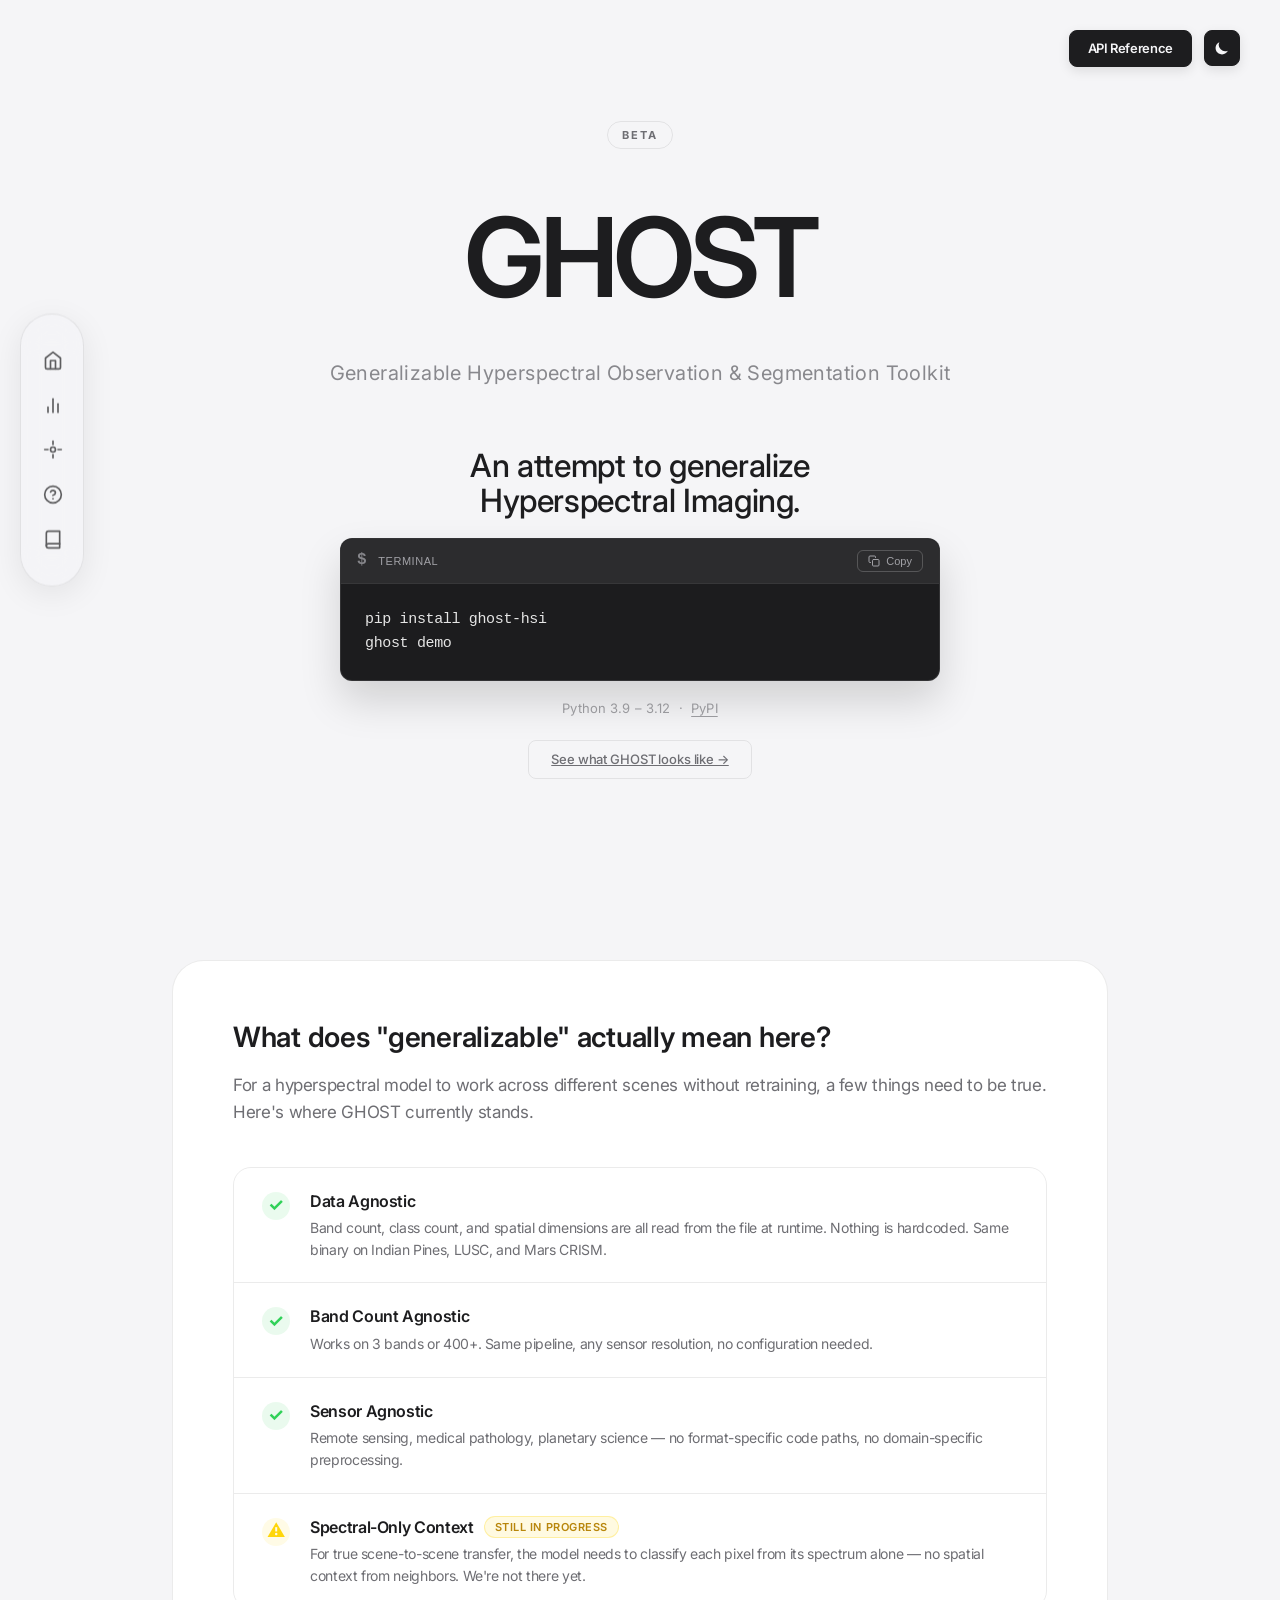
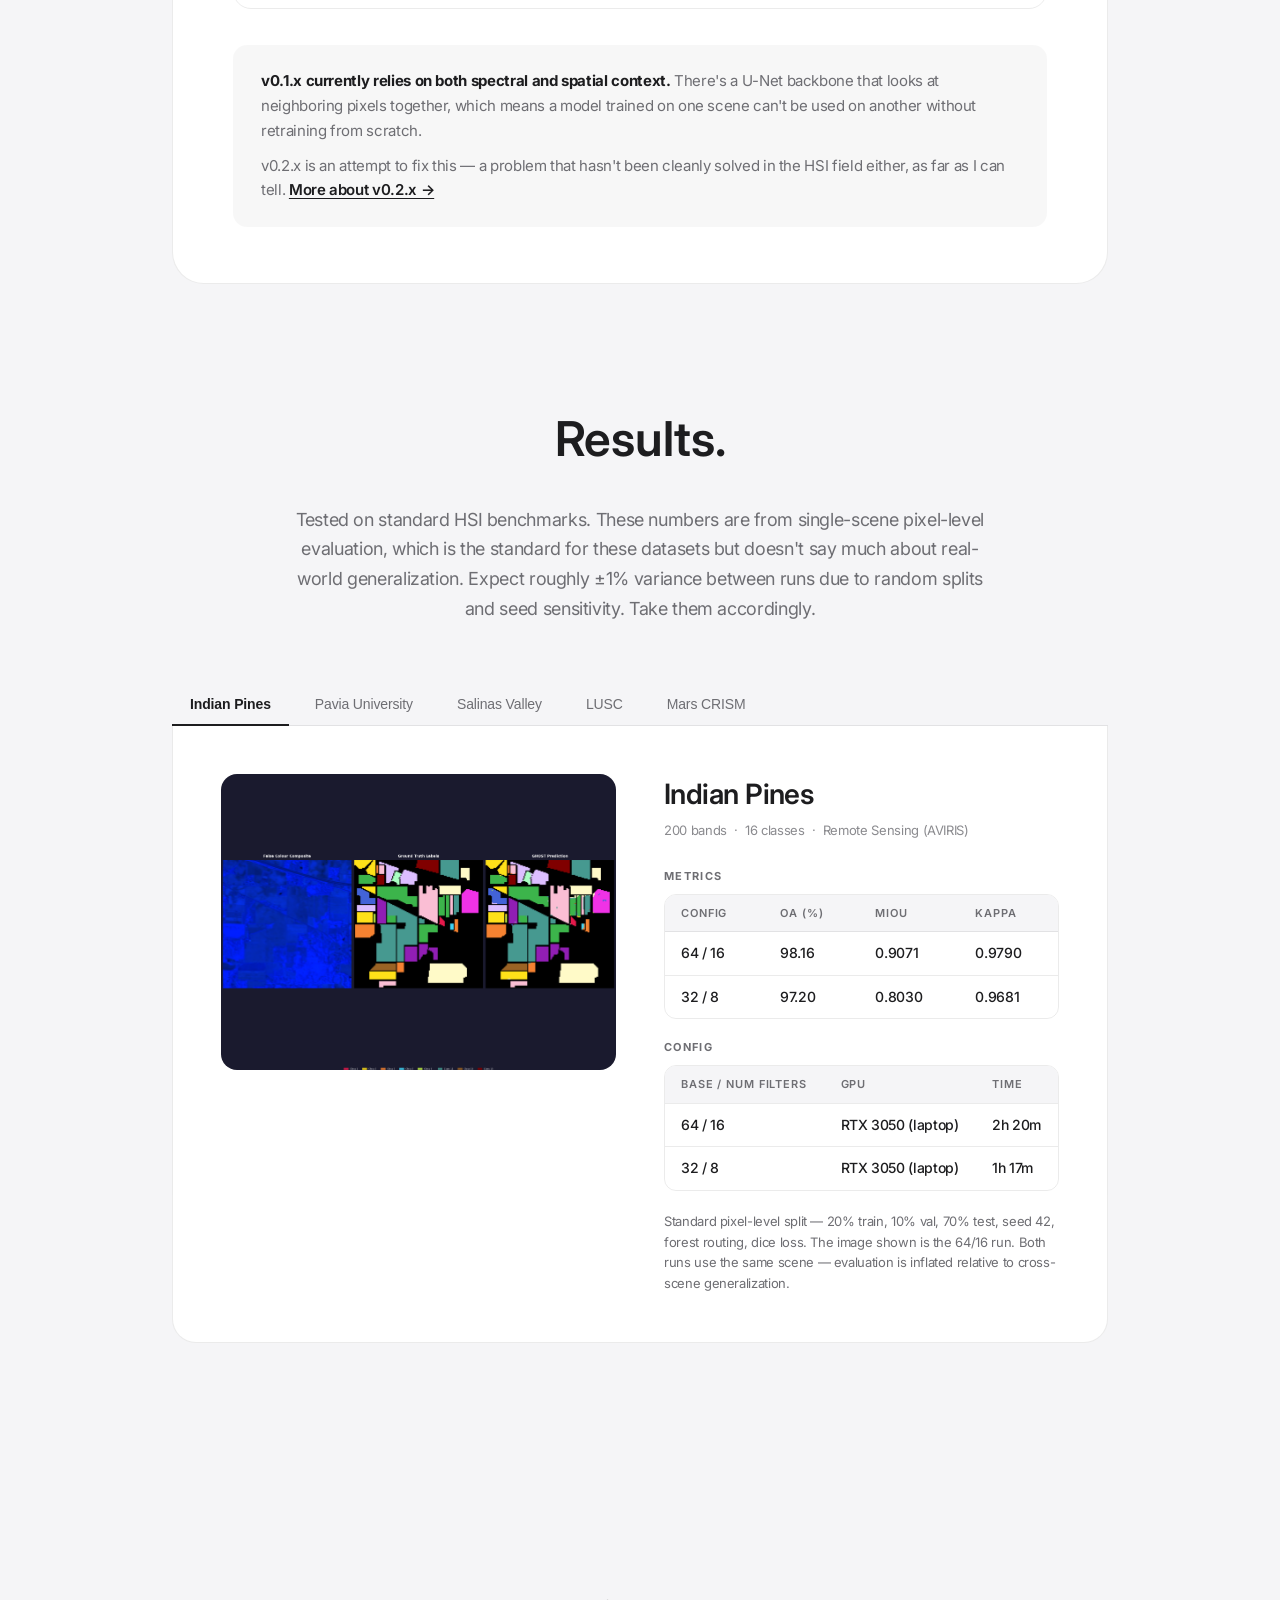
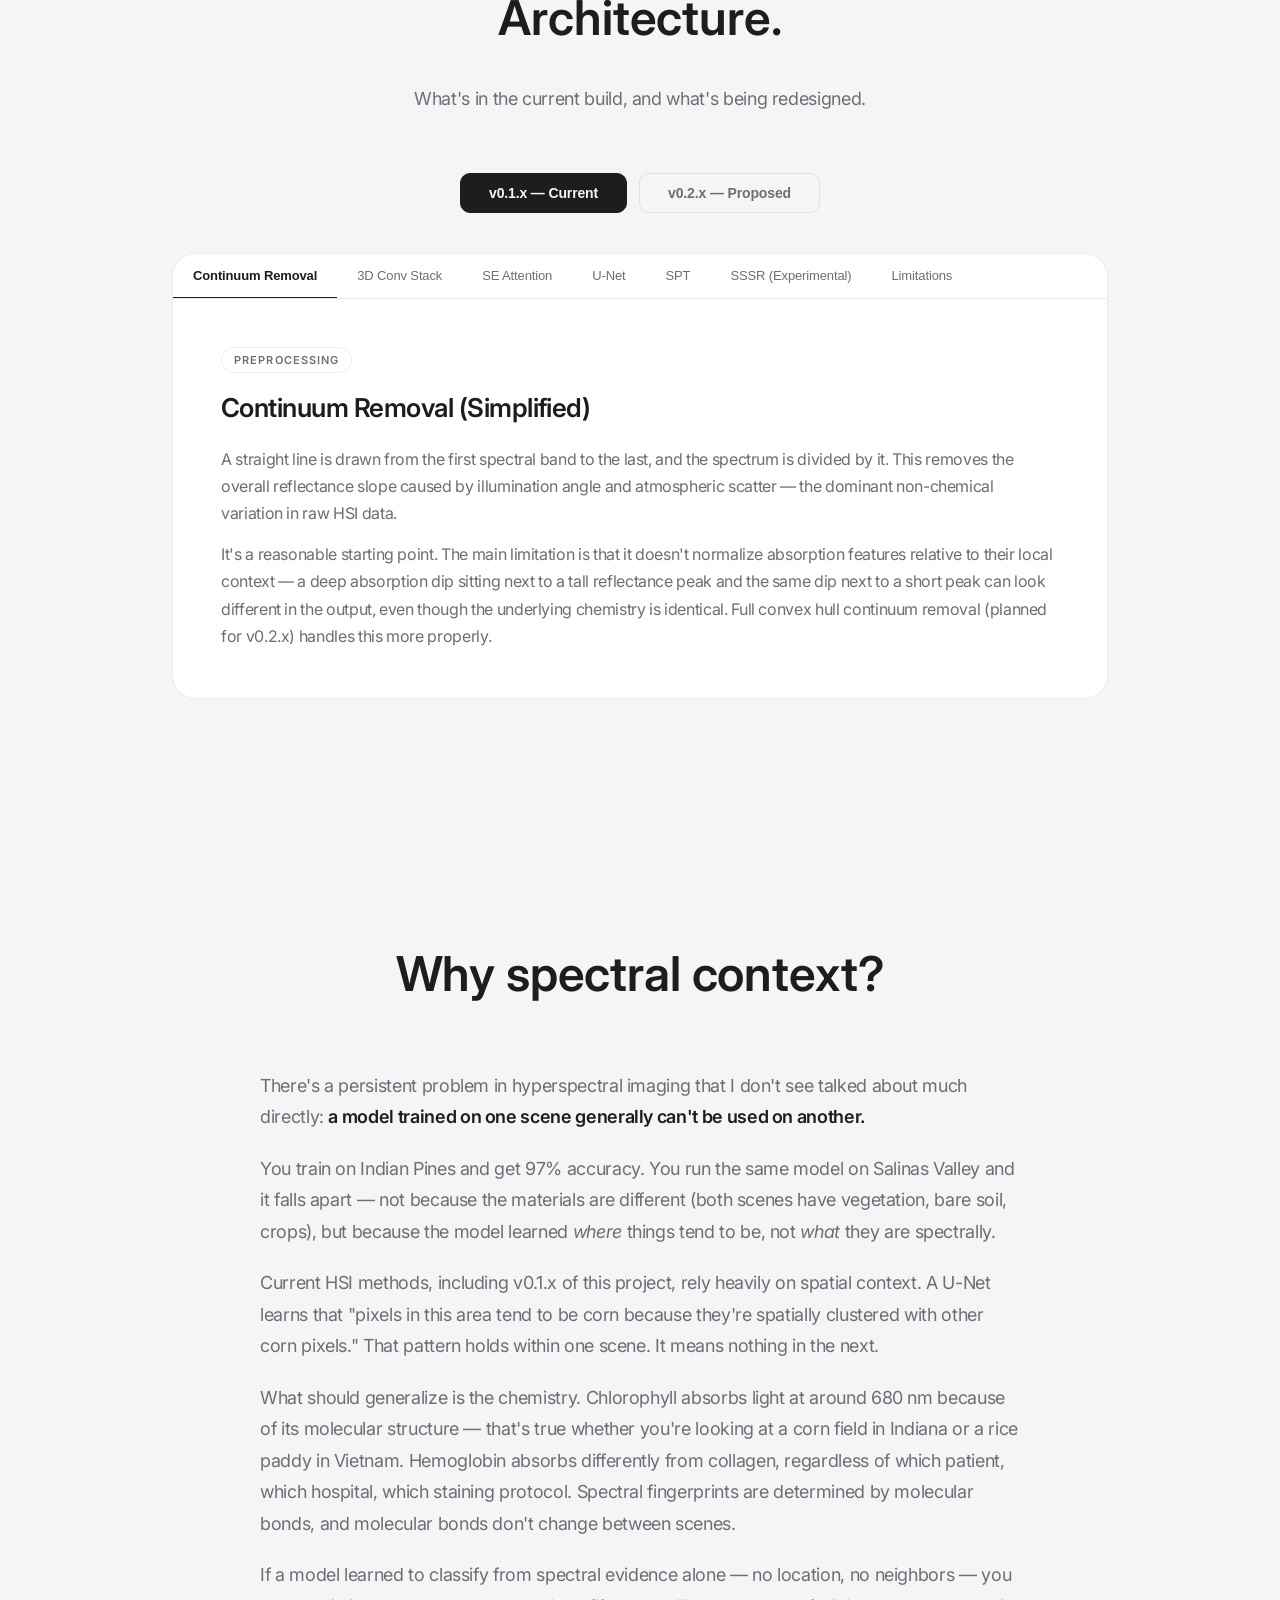
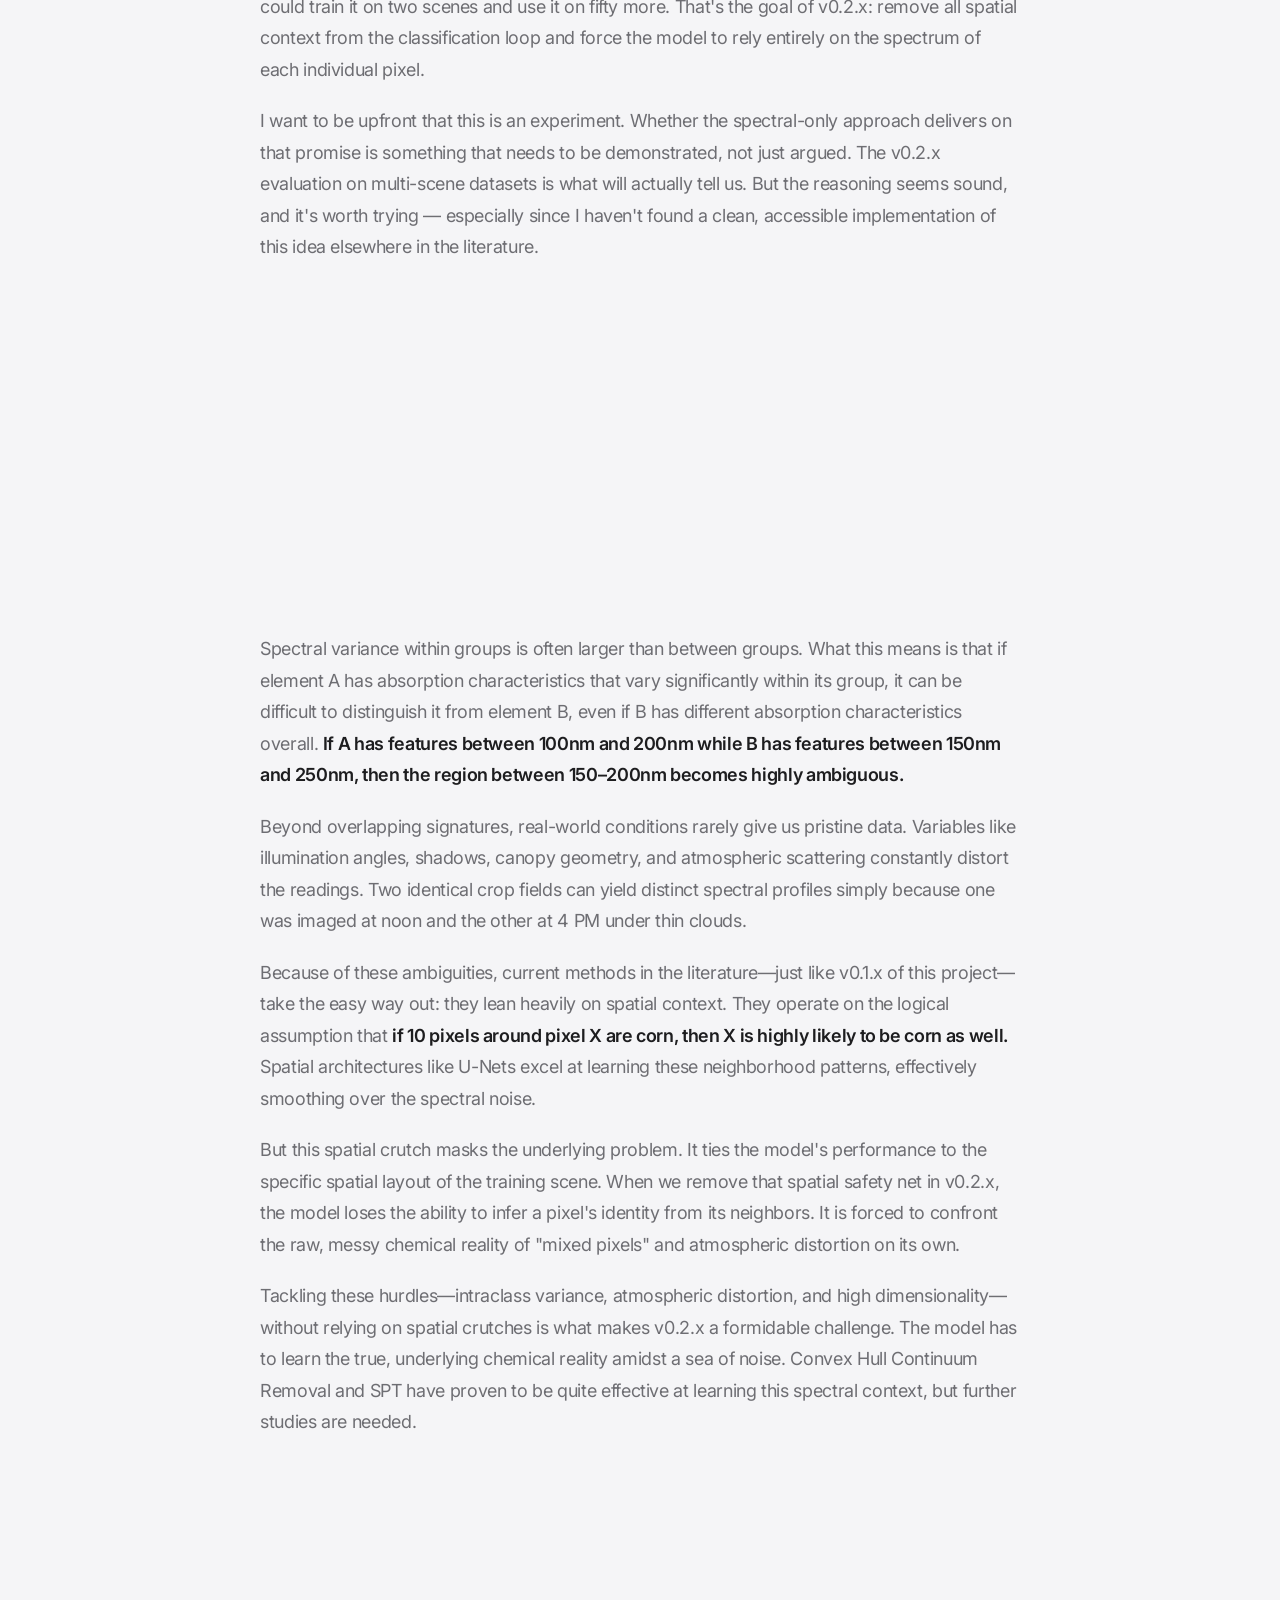
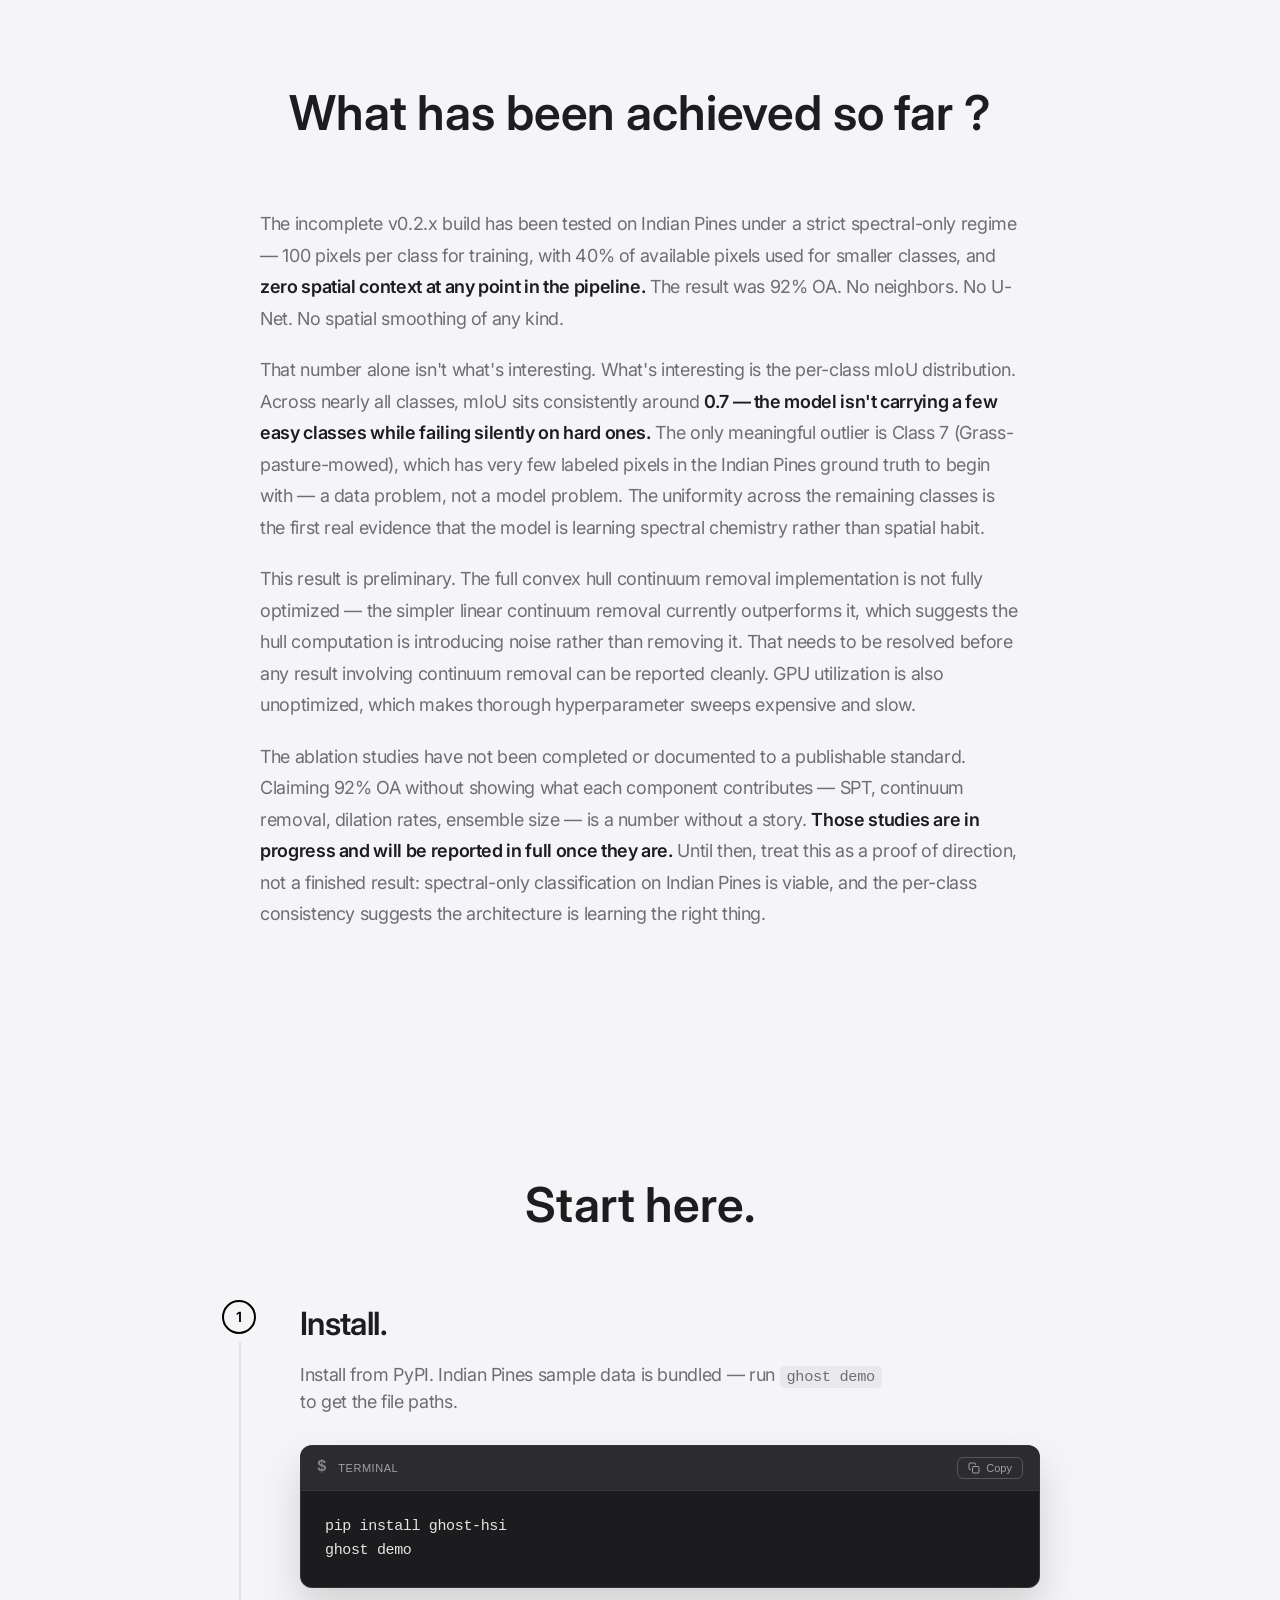
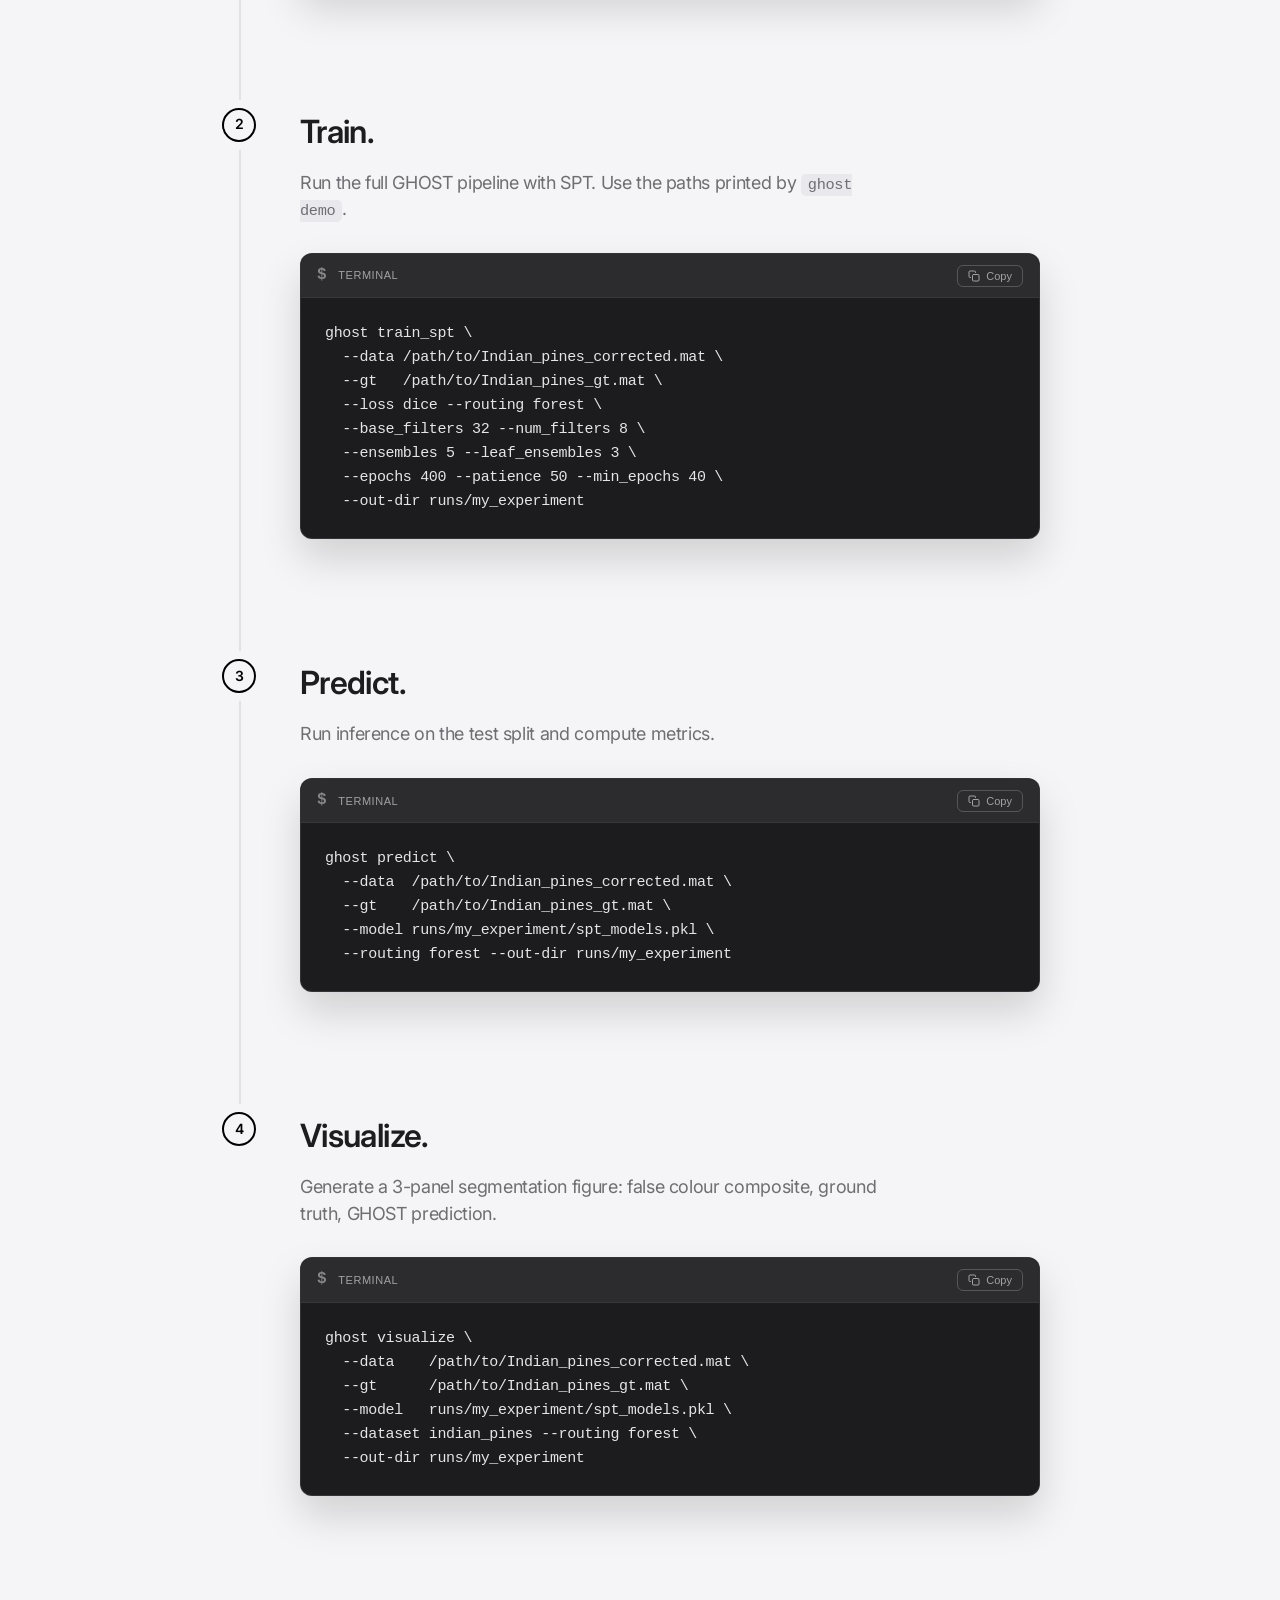
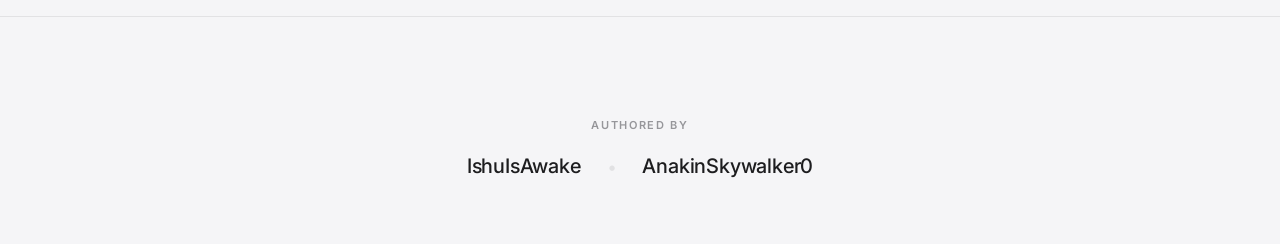
==== commit 8d5faac3: "v2 achieve so far" ====
--- a/index.html
+++ b/index.html
@@ -548,6 +548,32 @@
             </div>
         </section>
 
+        <!-- Why Spectral Context -->
+        <section id="why-spectral-difficult">
+            <h2 class="section-title reveal">What makes it difficult ?</h2>
+            <div class="why-spectral-block reveal">
+                <p>Spectral variance within groups is often larger than between groups. What this means is that if element A has absorption characteristics that vary significantly within its group, it can be difficult to distinguish it from element B, even if B has different absorption characteristics overall. <strong>If A has features between 100nm and 200nm while B has features between 150nm and 250nm, then the region between 150–200nm becomes highly ambiguous.</strong></p>
+                <p>Beyond overlapping signatures, real-world conditions rarely give us pristine data. Variables like illumination angles, shadows, canopy geometry, and atmospheric scattering constantly distort the readings. Two identical crop fields can yield distinct spectral profiles simply because one was imaged at noon and the other at 4 PM under thin clouds.</p>
+                <p>Because of these ambiguities, current methods in the literature—just like v0.1.x of this project—take the easy way out: they lean heavily on spatial context. They operate on the logical assumption that <strong>if 10 pixels around pixel X are corn, then X is highly likely to be corn as well.</strong> Spatial architectures like U-Nets excel at learning these neighborhood patterns, effectively smoothing over the spectral noise.</p>
+                <p>But this spatial crutch masks the underlying problem. It ties the model's performance to the specific spatial layout of the training scene. When we remove that spatial safety net in v0.2.x, the model loses the ability to infer a pixel's identity from its neighbors. It is forced to confront the raw, messy chemical reality of "mixed pixels" and atmospheric distortion on its own.</p>
+                <p>Tackling these hurdles—intraclass variance, atmospheric distortion, and high dimensionality—without relying on spatial crutches is what makes v0.2.x a formidable challenge. The model has to learn the true, underlying chemical reality amidst a sea of noise. Convex Hull Continuum Removal and SPT have proven to be quite effective at learning this spectral context, but further studies are needed.</p>
+            </div>
+        </section>
+
+        <!-- What has been achieved so far ? -->
+        <section id="what has been achieved">
+            <h2 class="section-title reveal">What has been achieved so far ?</h2>
+            <div class="why-spectral-block reveal">
+                <p>The incomplete v0.2.x build has been tested on Indian Pines under a strict spectral-only regime — 100 pixels per class for training, with 40% of available pixels used for smaller classes, and <strong>zero spatial context at any point in the pipeline.</strong> The result was 92% OA. No neighbors. No U-Net. No spatial smoothing of any kind.</p>
+
+                <p>That number alone isn't what's interesting. What's interesting is the per-class mIoU distribution. Across nearly all classes, mIoU sits consistently around <strong>0.7 — the model isn't carrying a few easy classes while failing silently on hard ones.</strong> The only meaningful outlier is Class 7 (Grass-pasture-mowed), which has very few labeled pixels in the Indian Pines ground truth to begin with — a data problem, not a model problem. The uniformity across the remaining classes is the first real evidence that the model is learning spectral chemistry rather than spatial habit.</p>
+
+                <p>This result is preliminary. The full convex hull continuum removal implementation is not fully optimized — the simpler linear continuum removal currently outperforms it, which suggests the hull computation is introducing noise rather than removing it. That needs to be resolved before any result involving continuum removal can be reported cleanly. GPU utilization is also unoptimized, which makes thorough hyperparameter sweeps expensive and slow.</p>
+
+                <p>The ablation studies have not been completed or documented to a publishable standard. Claiming 92% OA without showing what each component contributes — SPT, continuum removal, dilation rates, ensemble size — is a number without a story. <strong>Those studies are in progress and will be reported in full once they are.</strong> Until then, treat this as a proof of direction, not a finished result: spectral-only classification on Indian Pines is viable, and the per-class consistency suggests the architecture is learning the right thing.</p>
+            </div>
+        </section>
+
         <!-- Tutorial Section -->
         <section id="tutorial">
             <h2 class="section-title reveal">Start here.</h2>
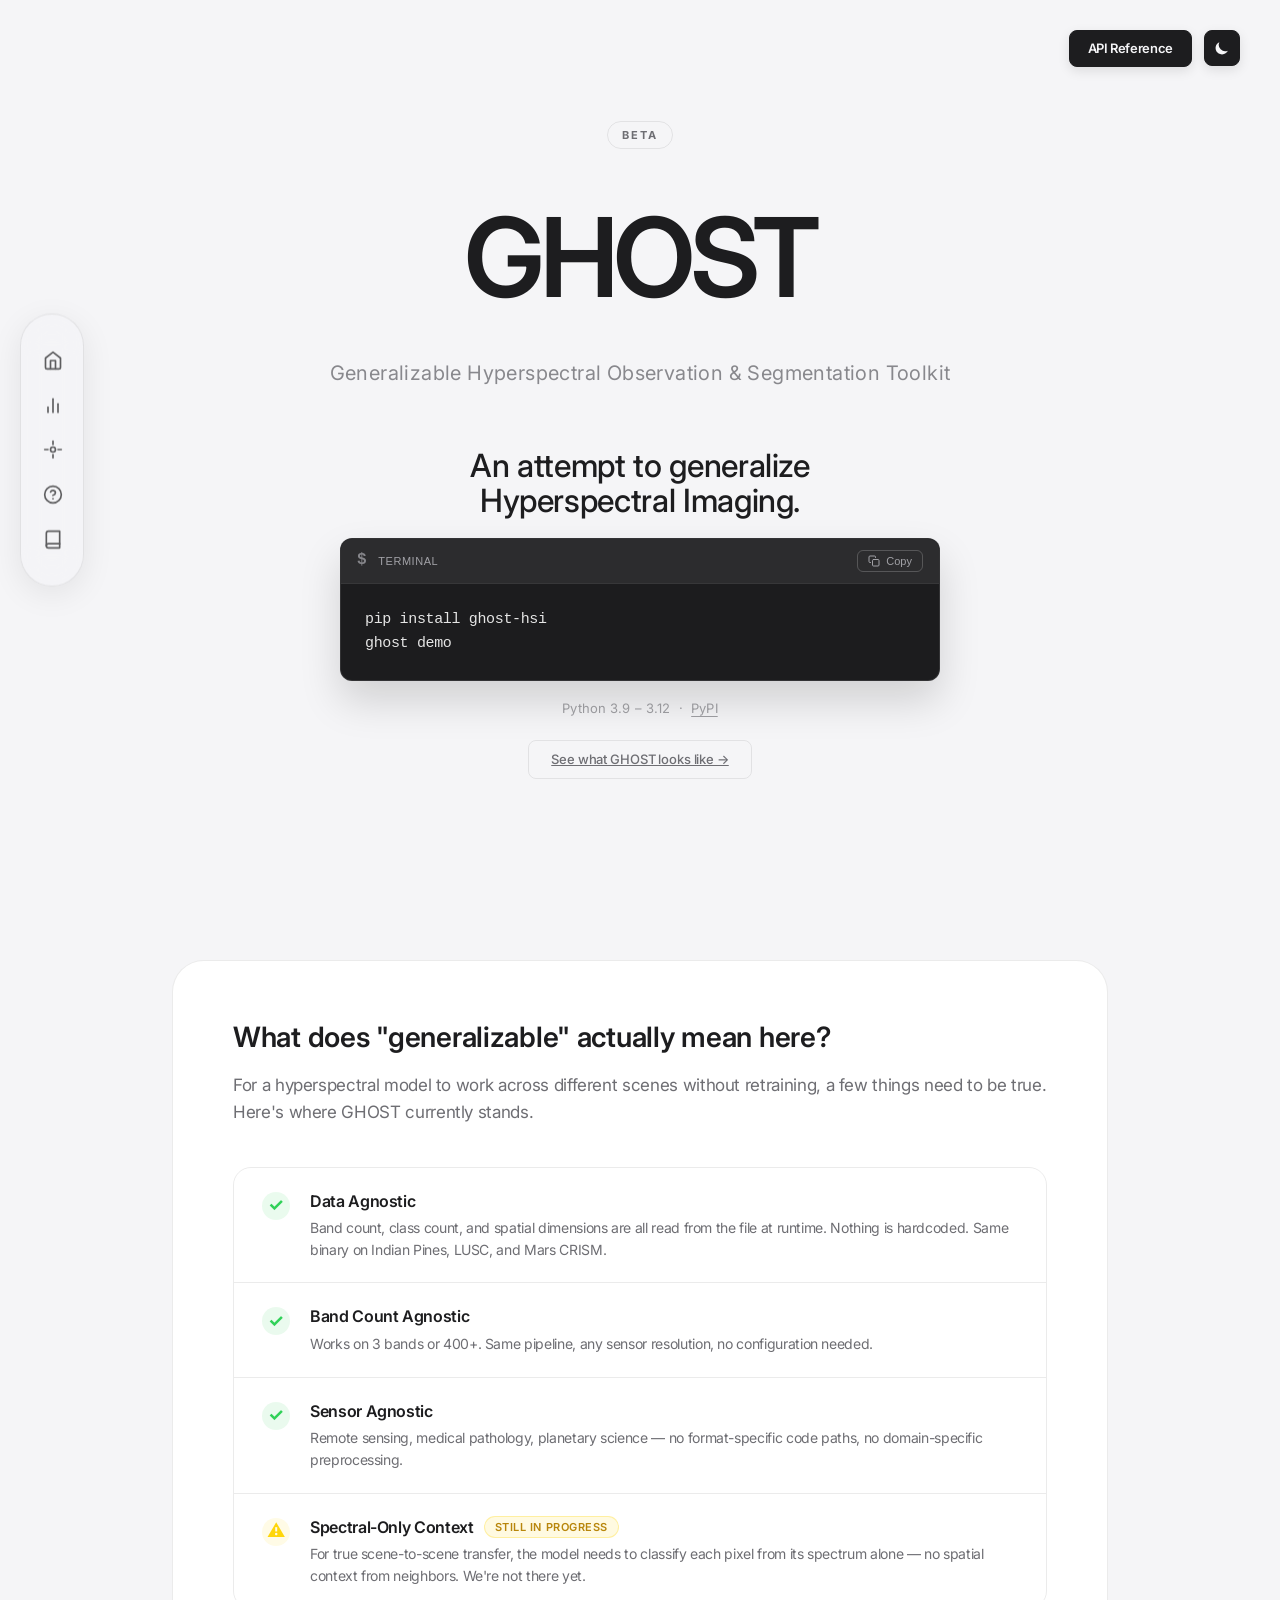
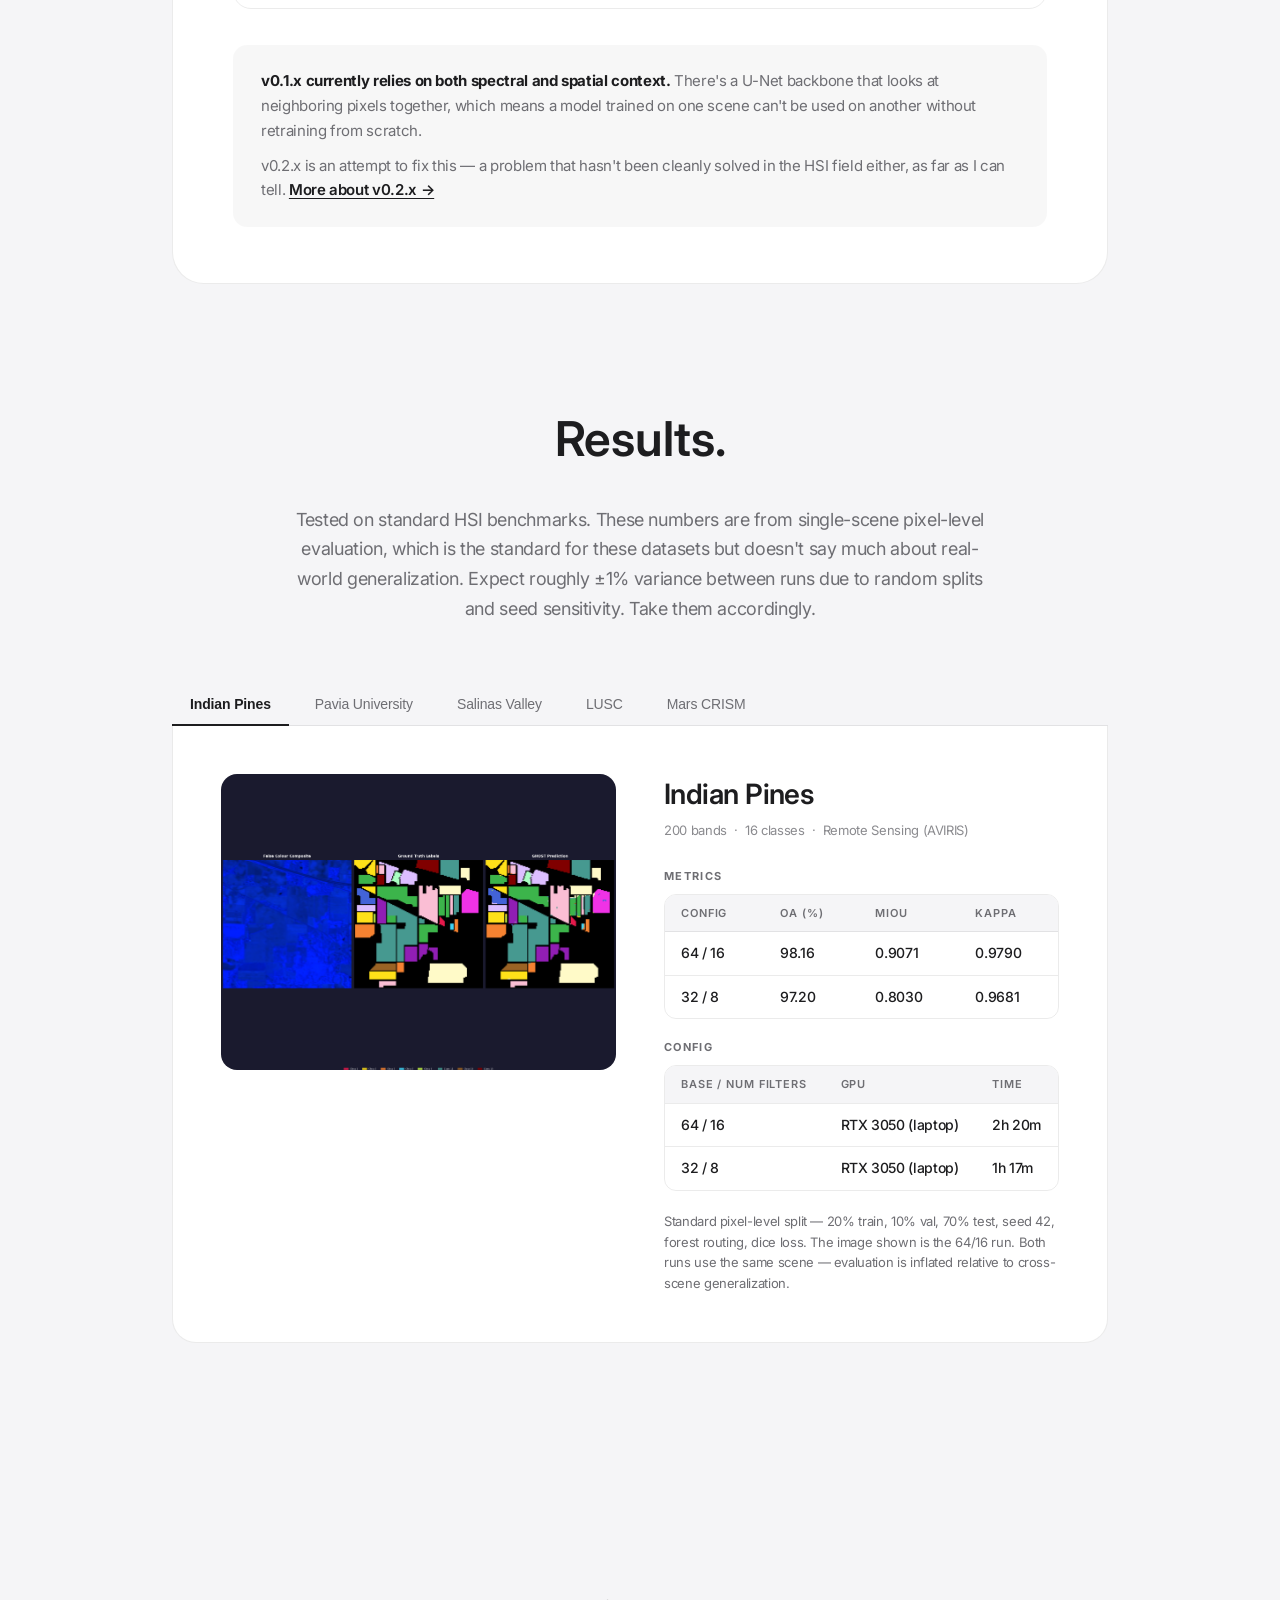
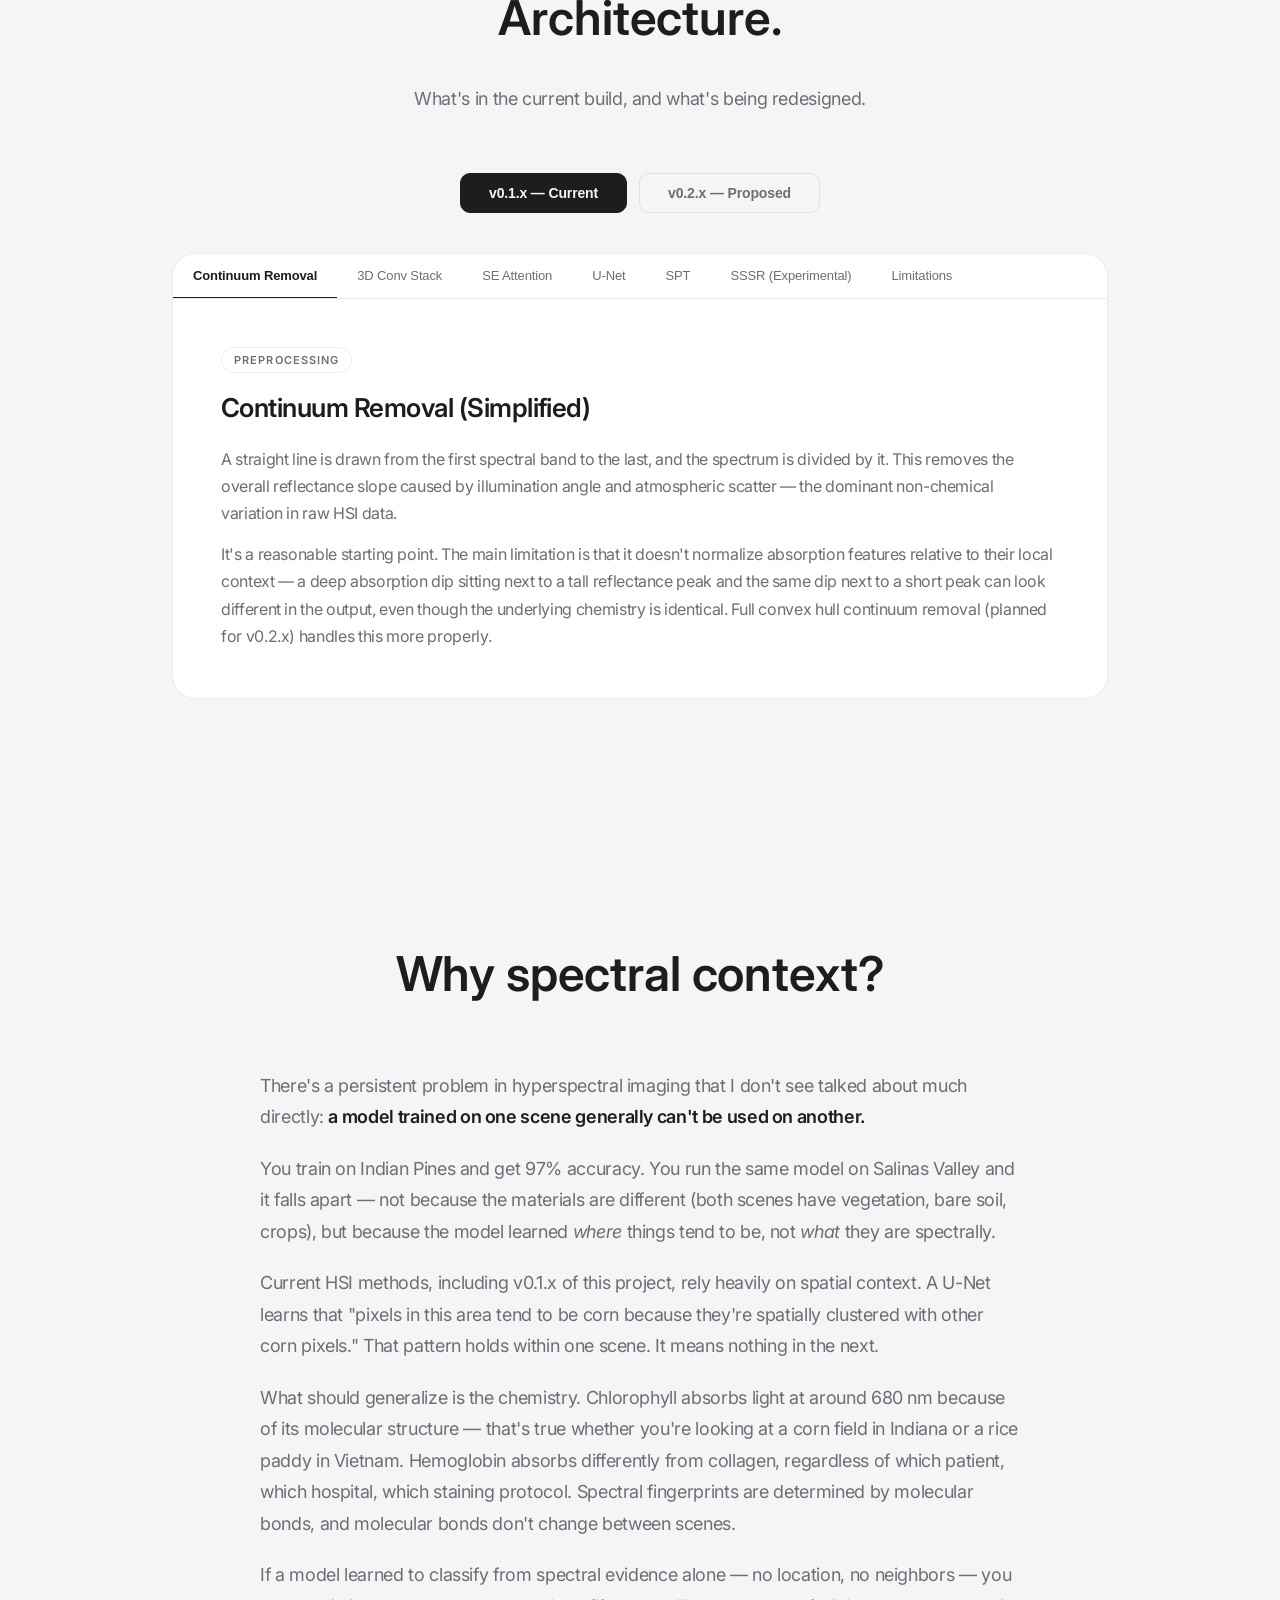
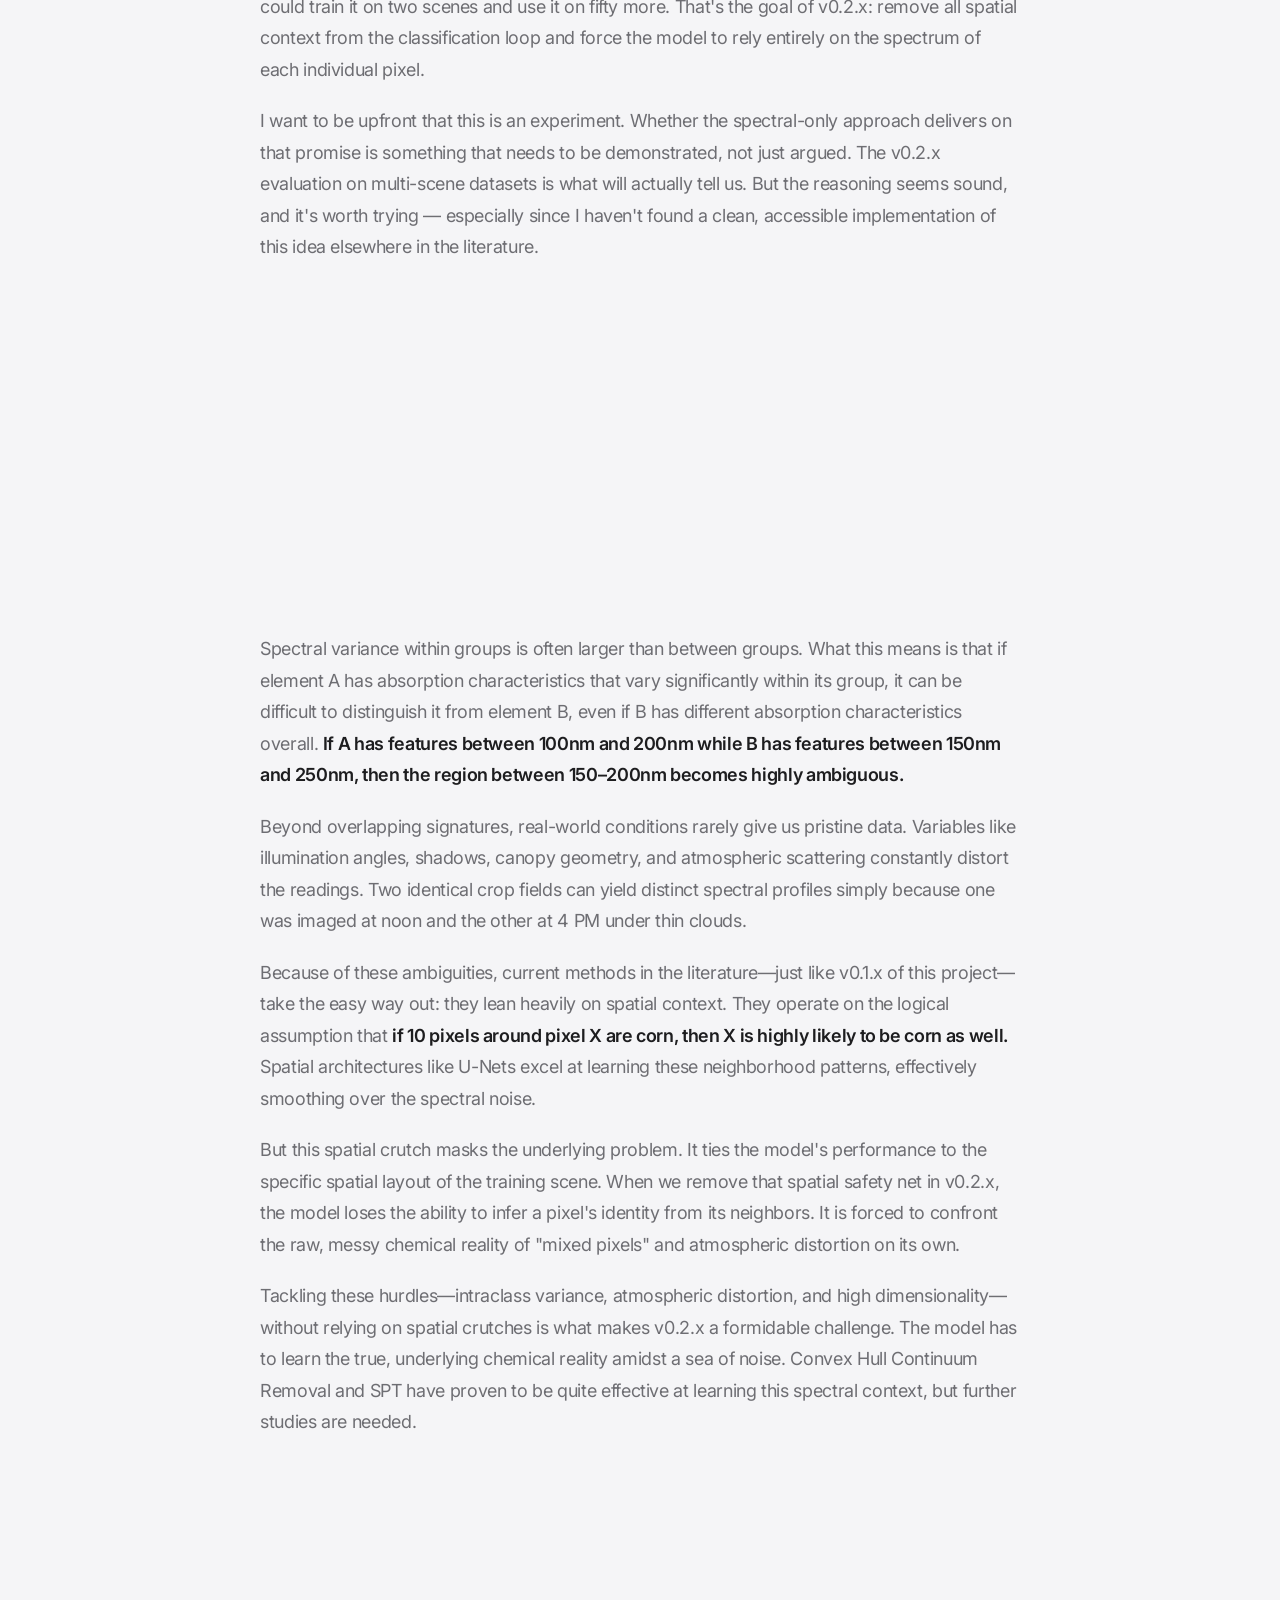
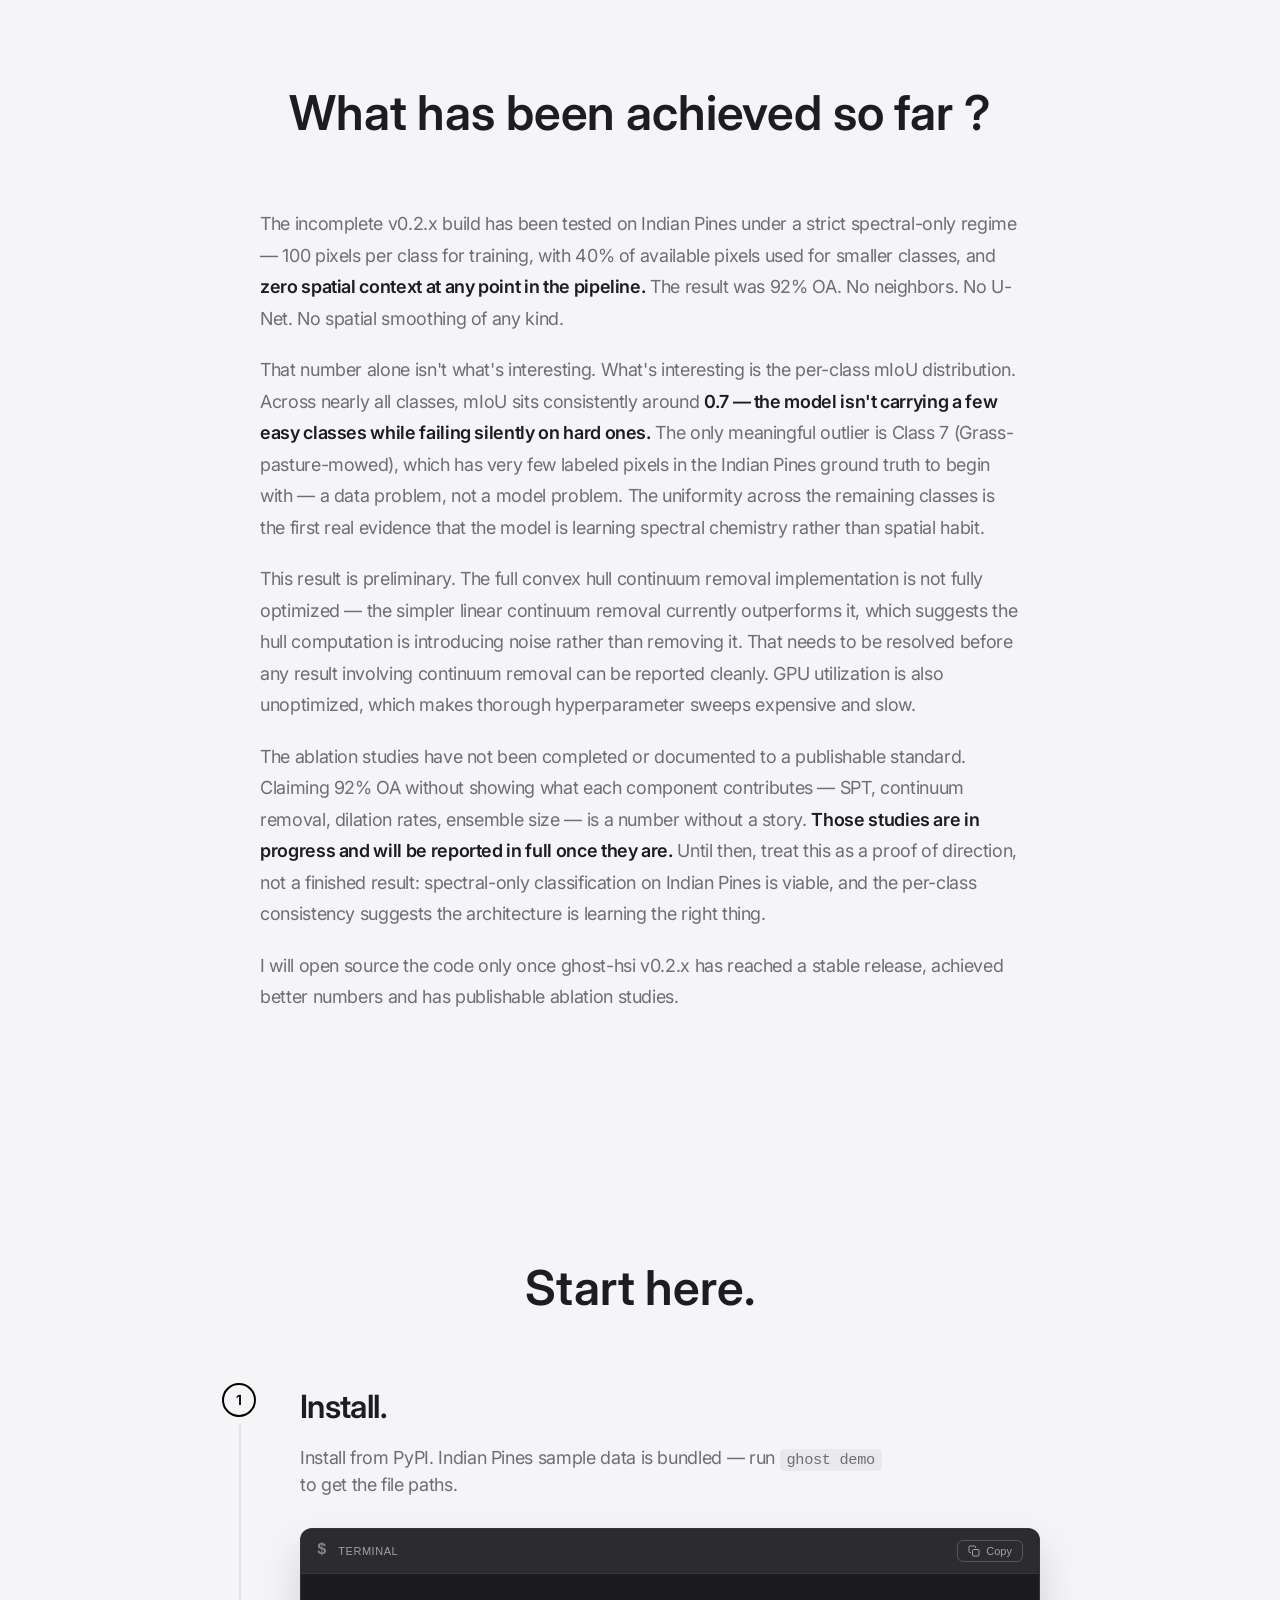
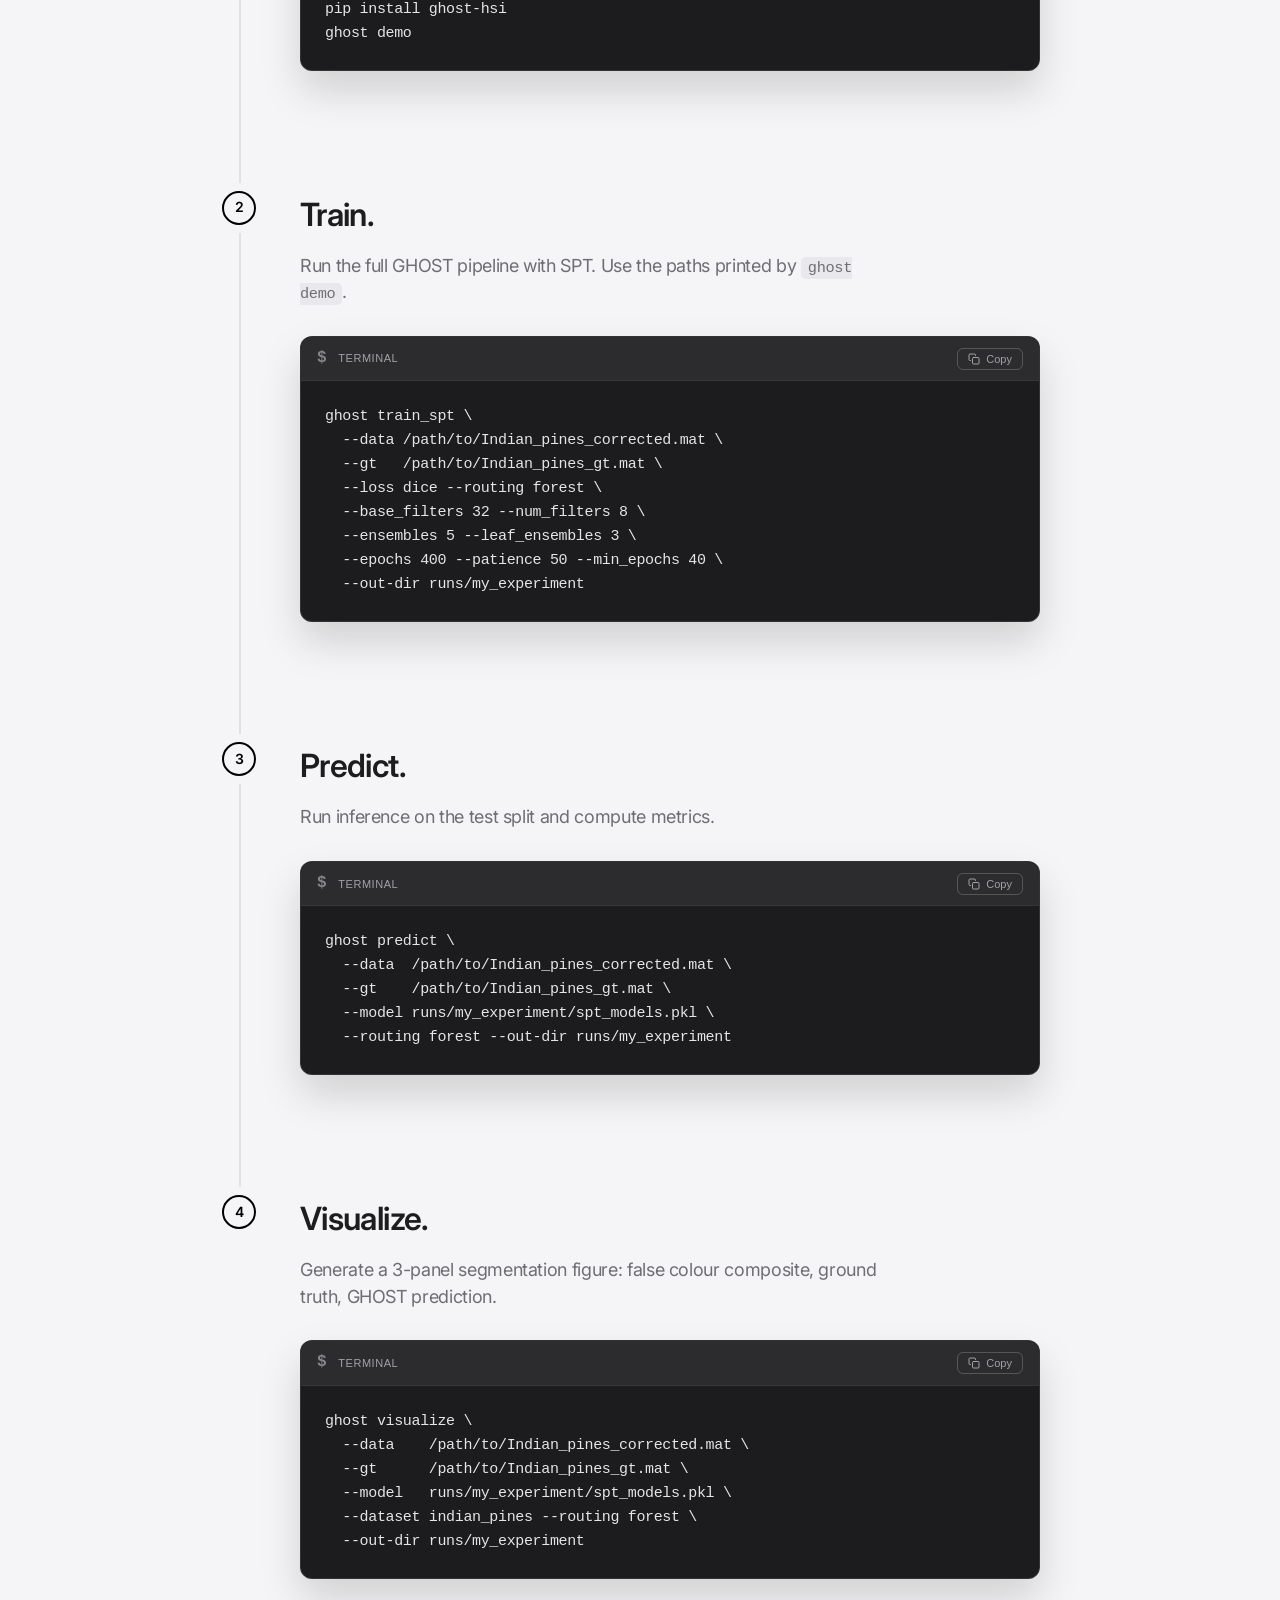
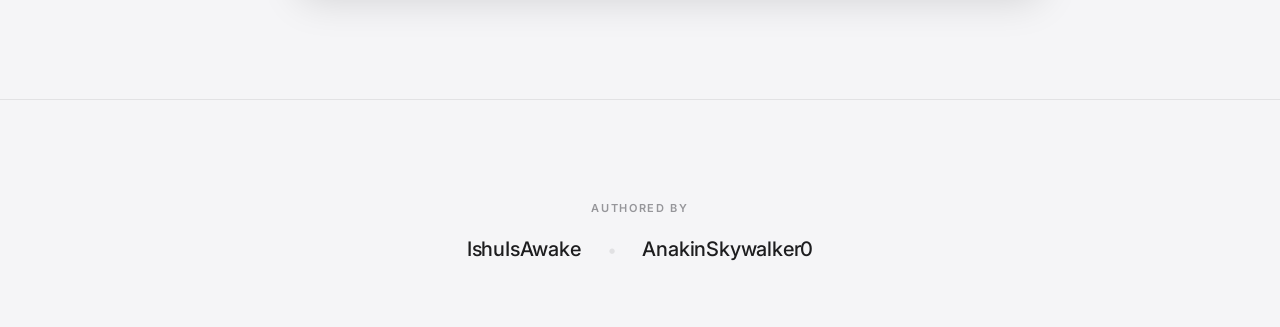
==== commit 0e2c595f: "Note about when ill open source." ====
--- a/index.html
+++ b/index.html
@@ -571,6 +571,7 @@
                 <p>This result is preliminary. The full convex hull continuum removal implementation is not fully optimized — the simpler linear continuum removal currently outperforms it, which suggests the hull computation is introducing noise rather than removing it. That needs to be resolved before any result involving continuum removal can be reported cleanly. GPU utilization is also unoptimized, which makes thorough hyperparameter sweeps expensive and slow.</p>
 
                 <p>The ablation studies have not been completed or documented to a publishable standard. Claiming 92% OA without showing what each component contributes — SPT, continuum removal, dilation rates, ensemble size — is a number without a story. <strong>Those studies are in progress and will be reported in full once they are.</strong> Until then, treat this as a proof of direction, not a finished result: spectral-only classification on Indian Pines is viable, and the per-class consistency suggests the architecture is learning the right thing.</p>
+                <p>I will open source the code only once ghost-hsi v0.2.x has reached a stable release, achieved better numbers and has publishable ablation studies.</p>
             </div>
         </section>
 
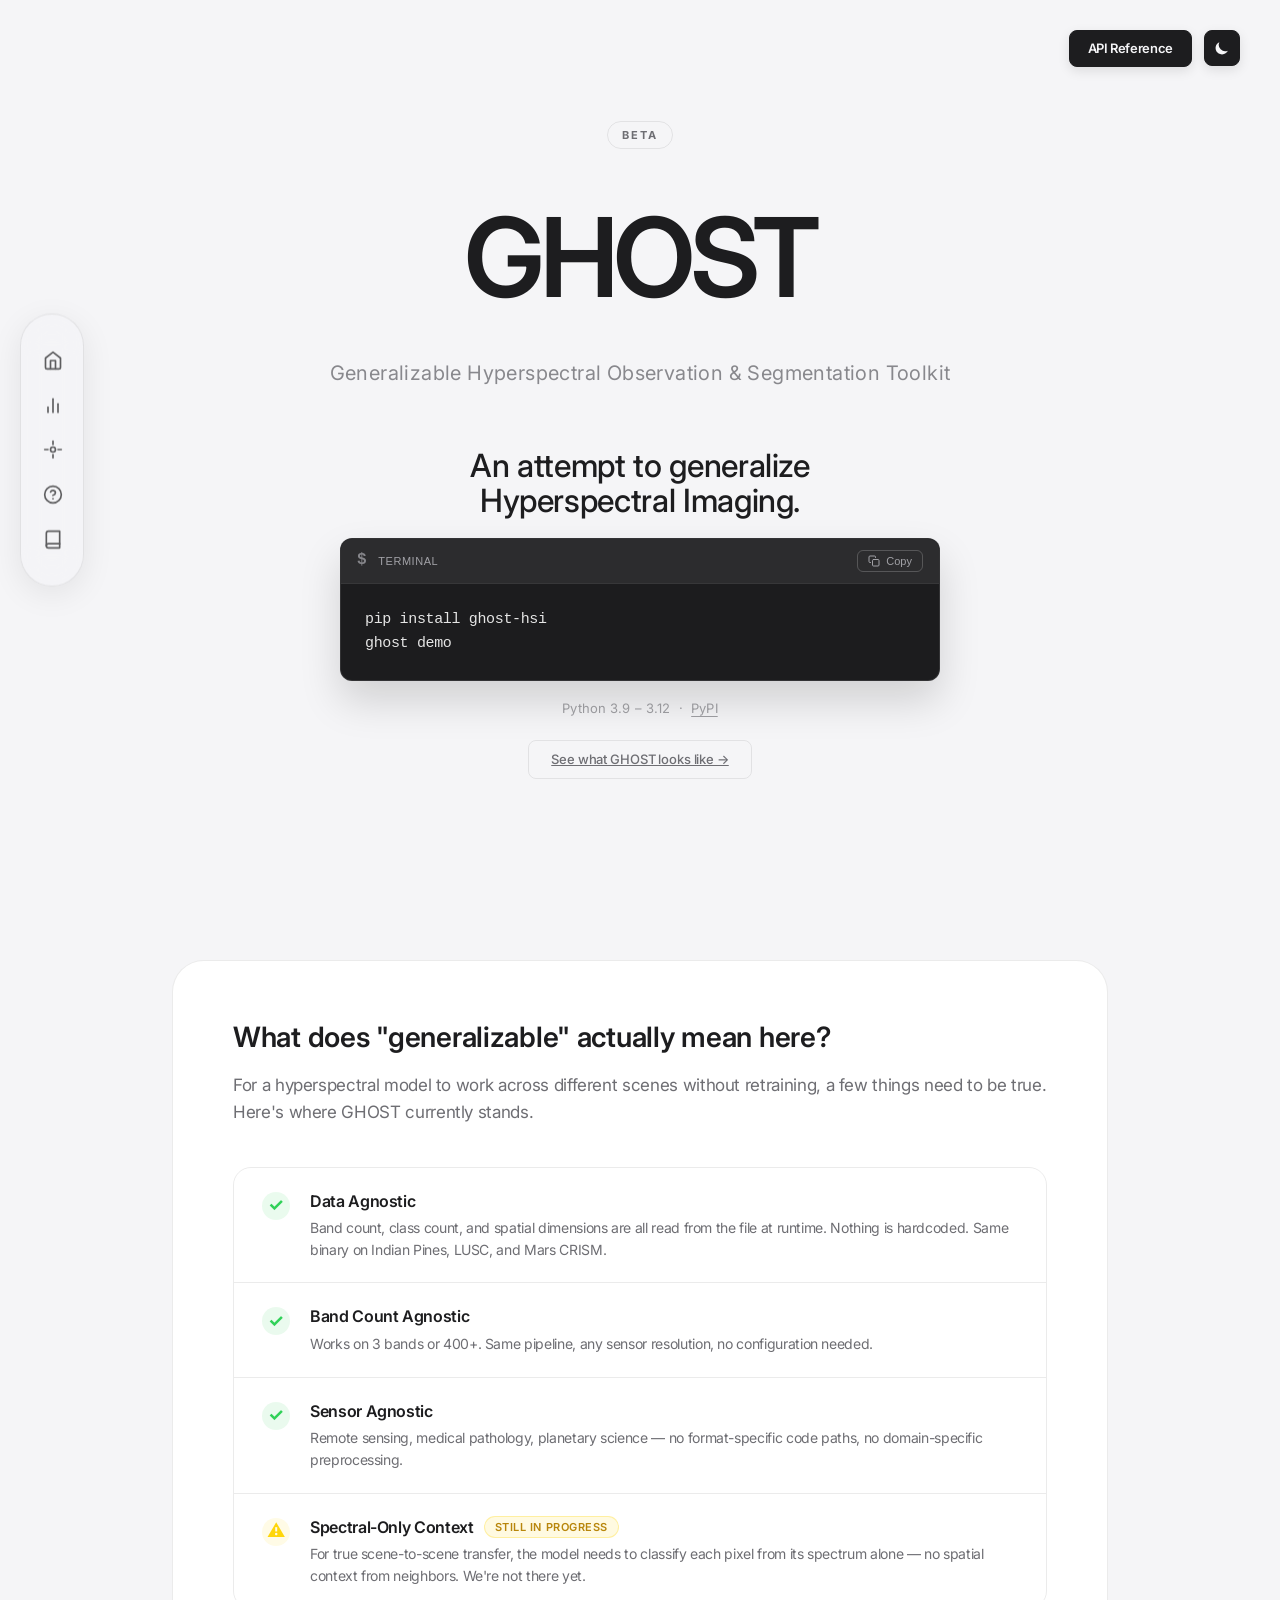
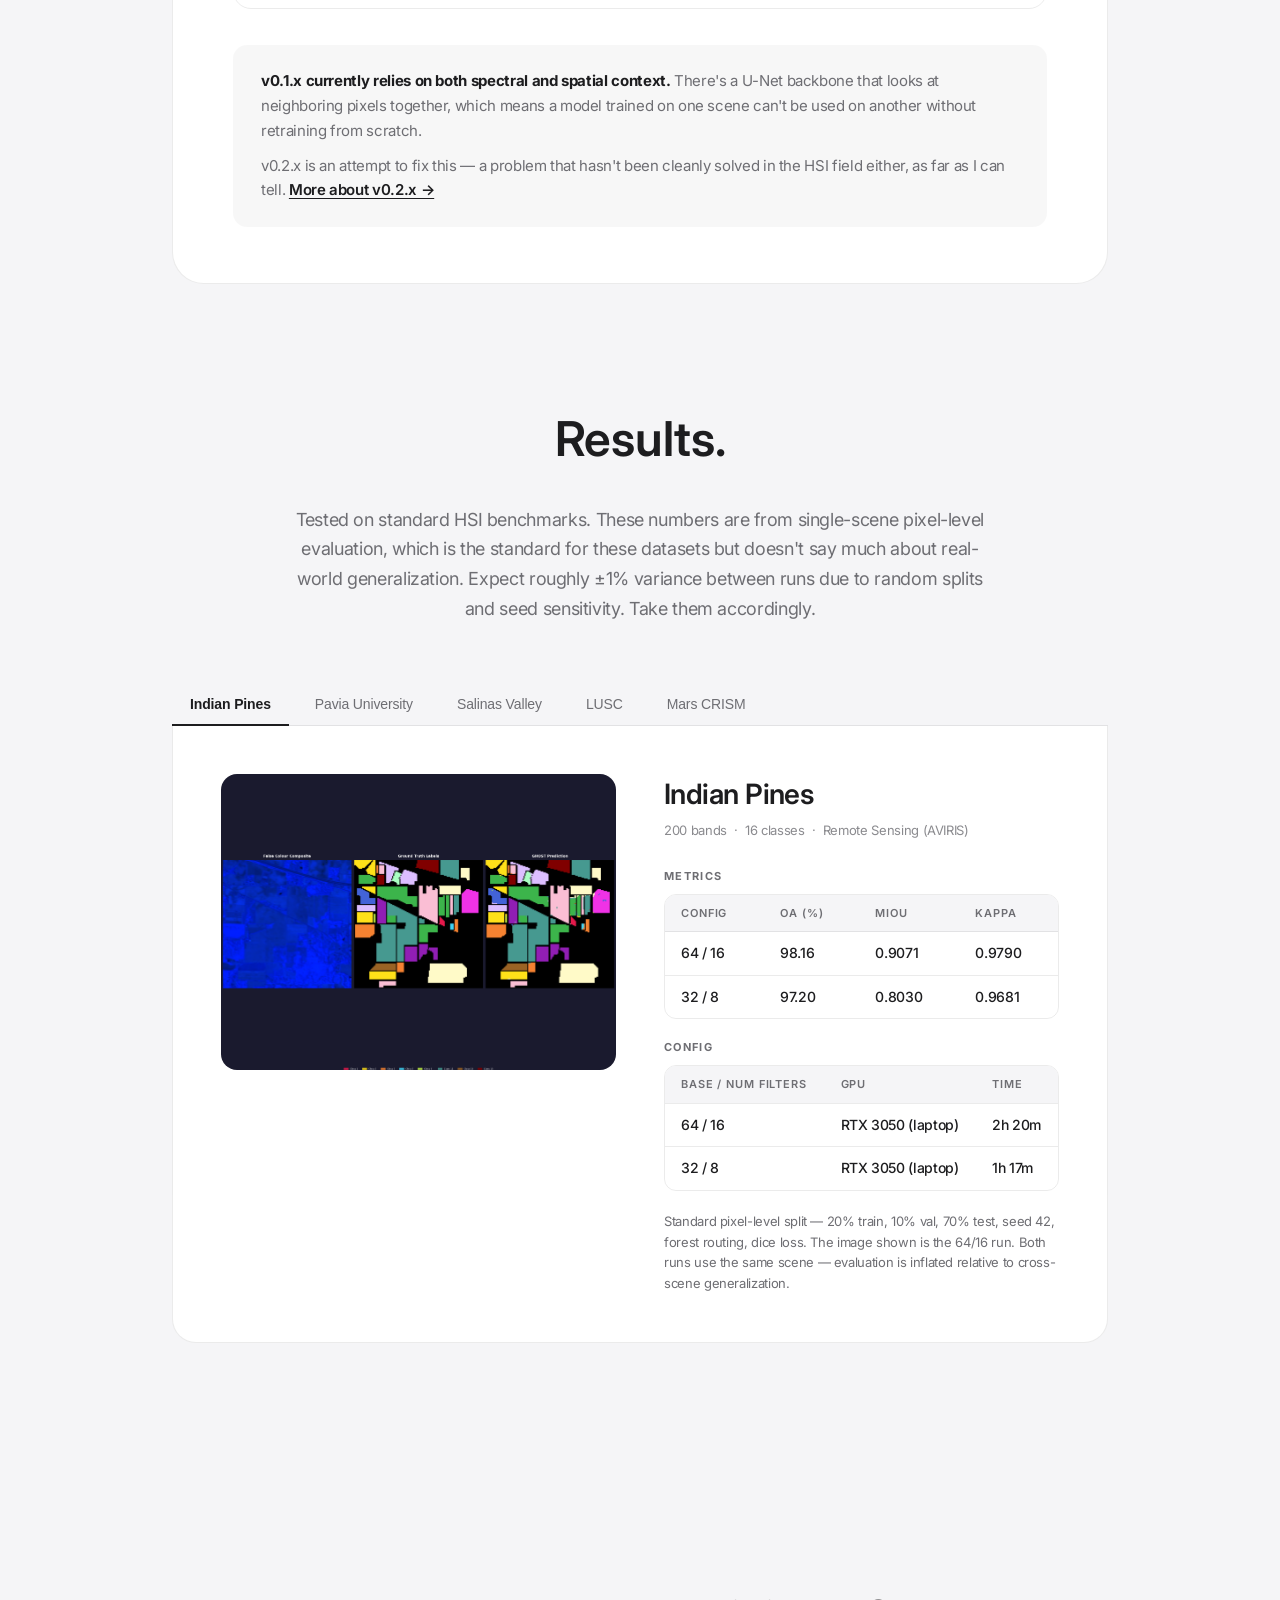
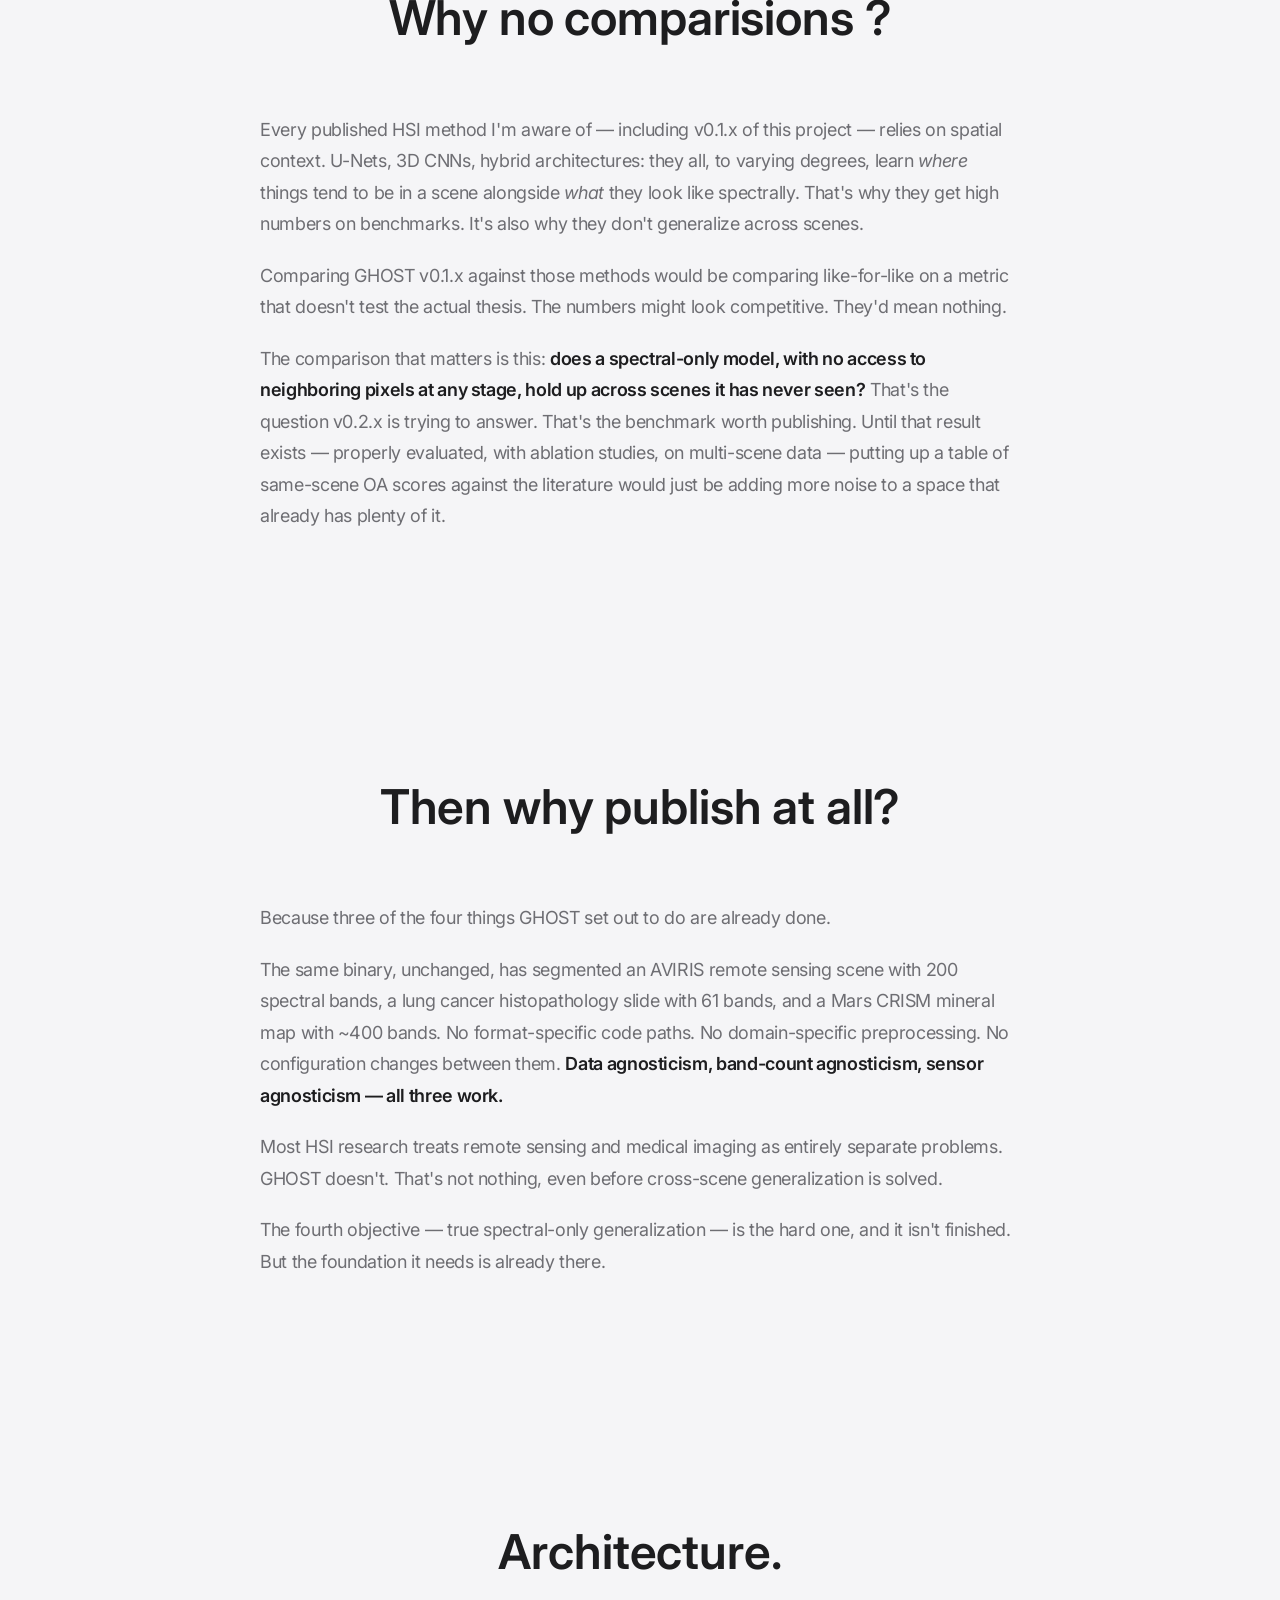
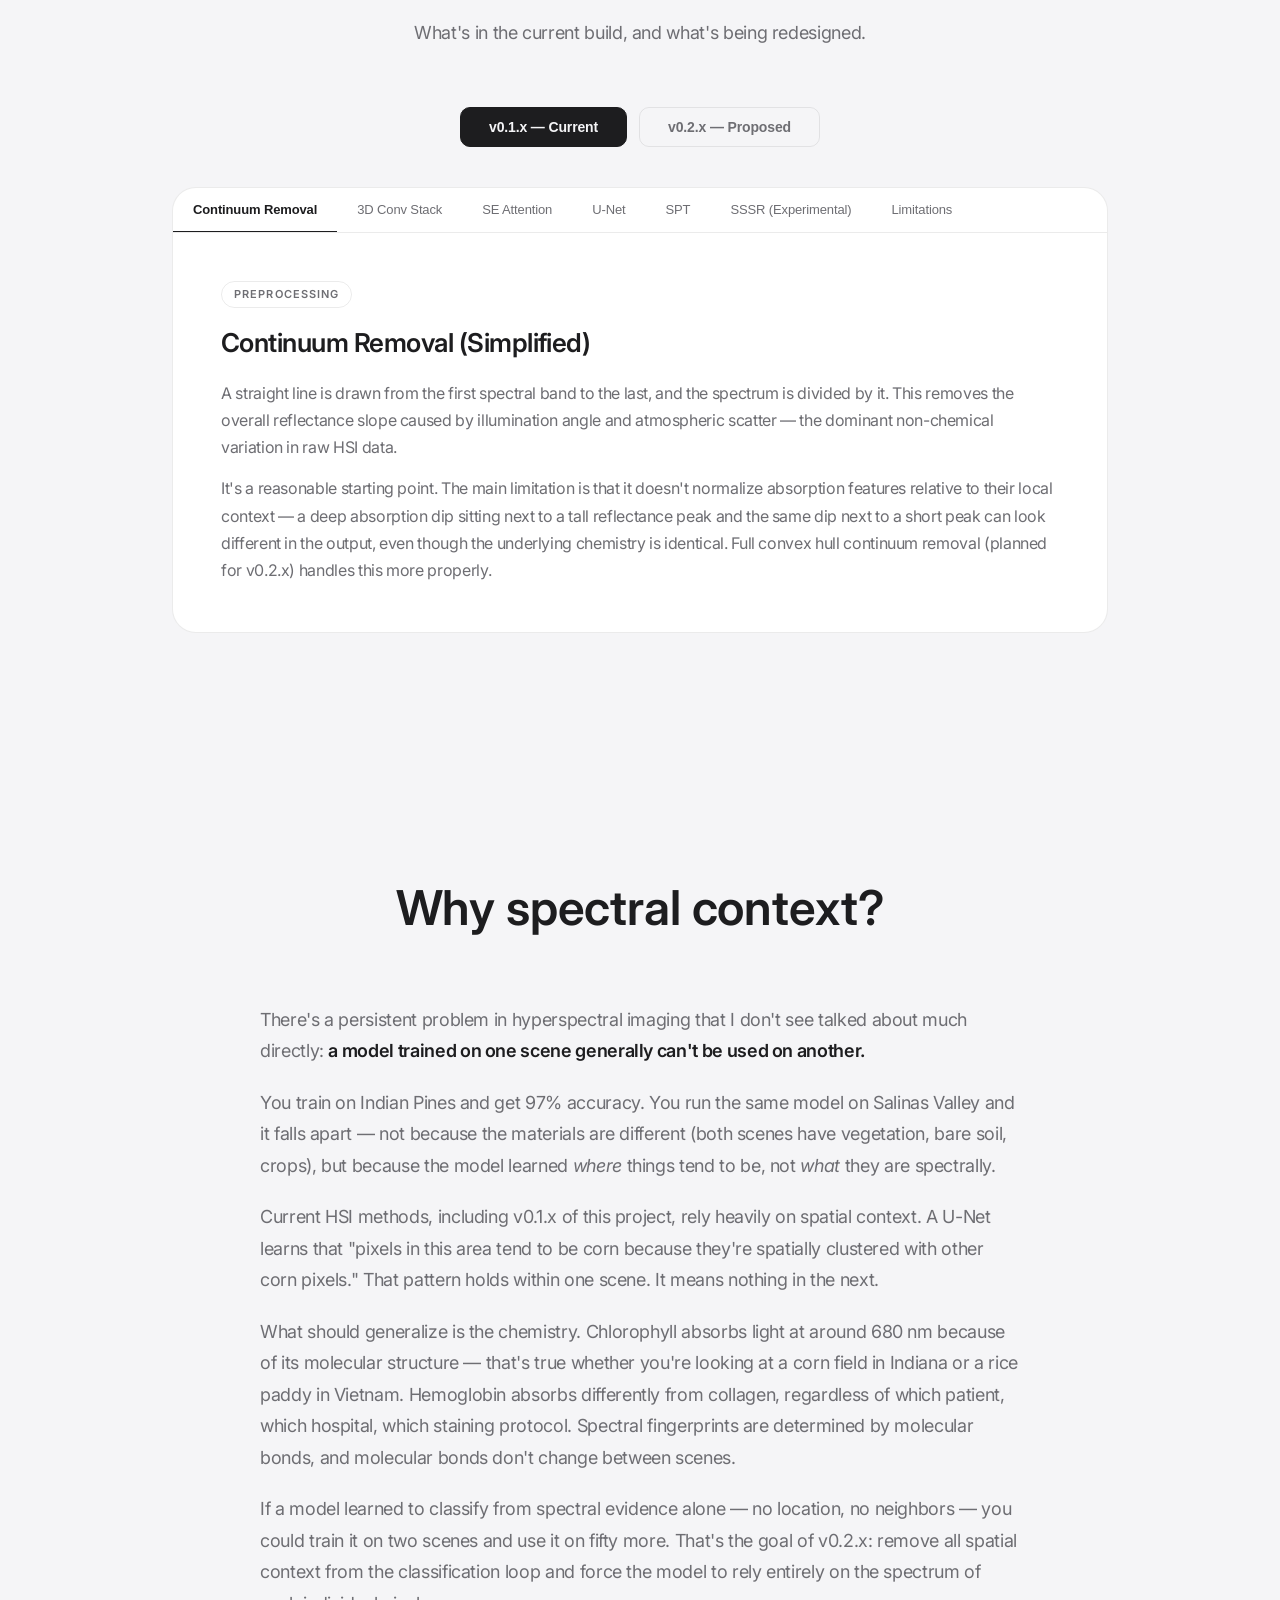
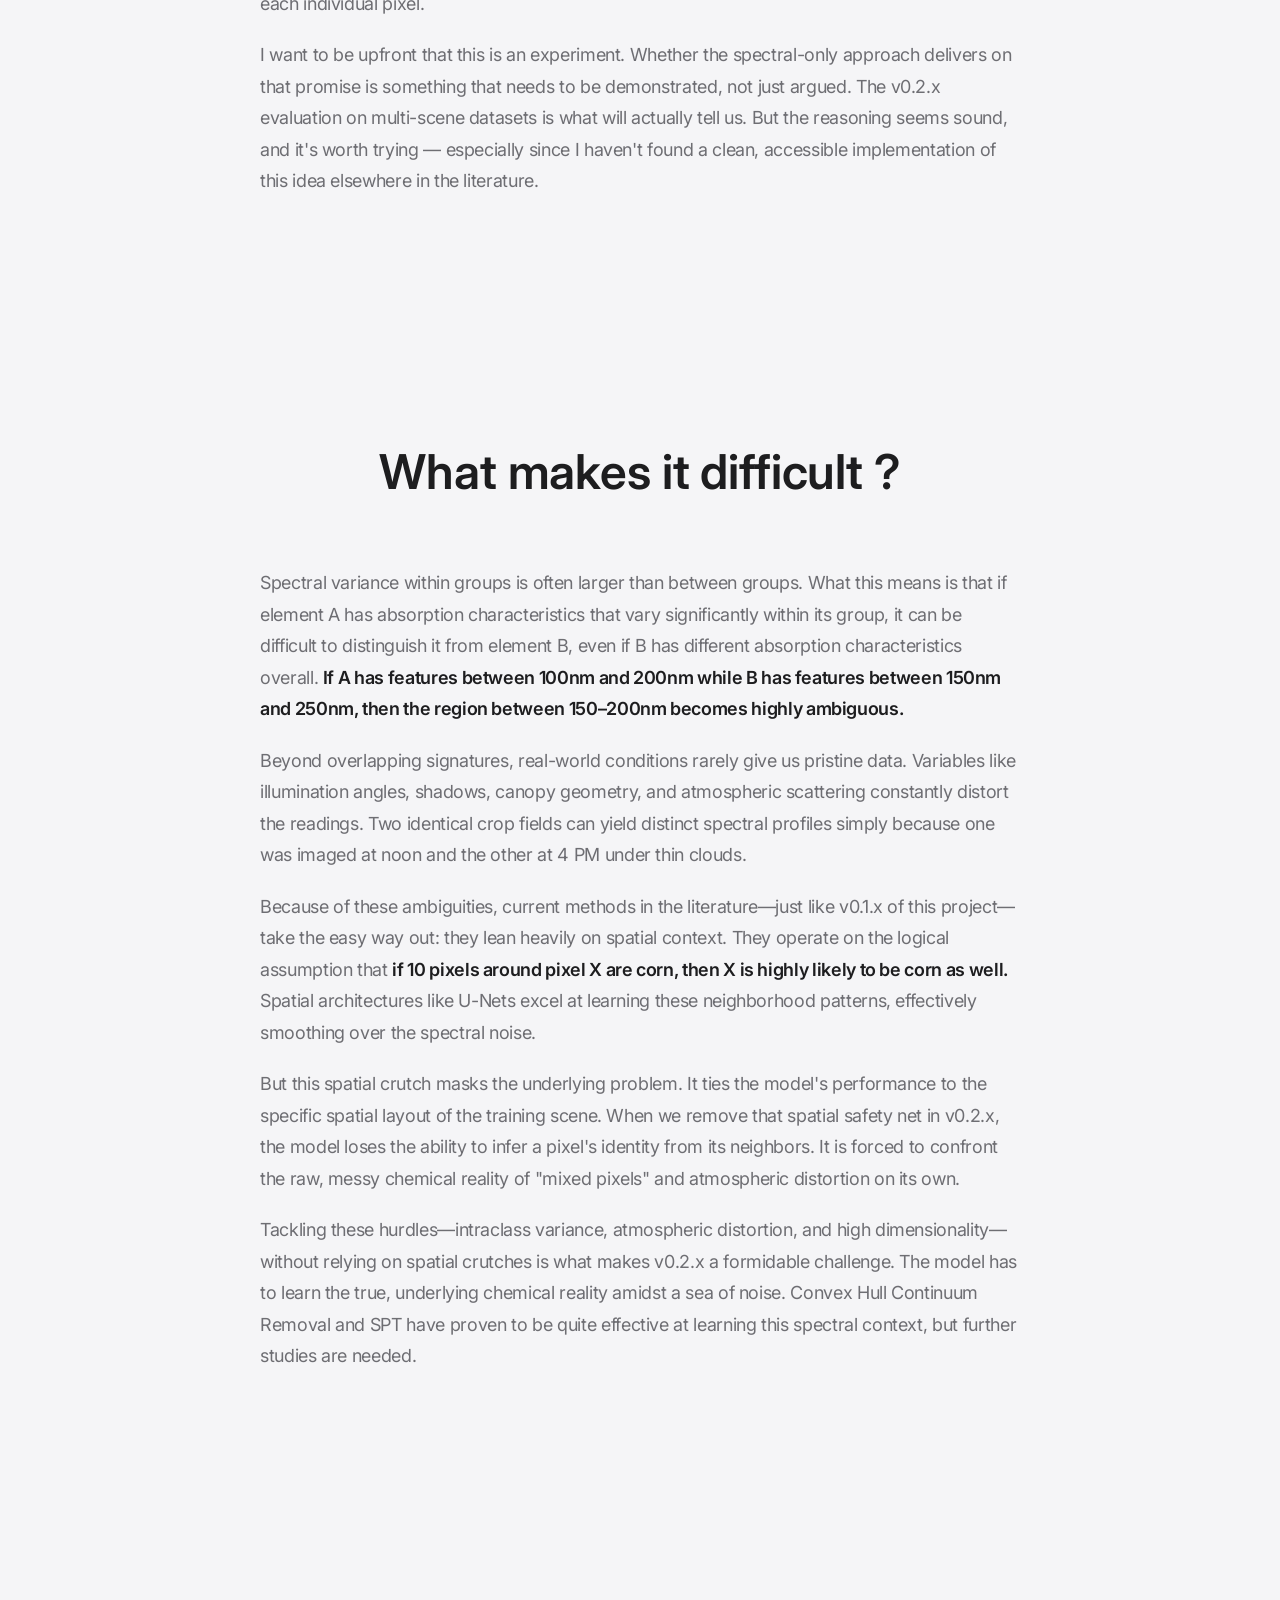
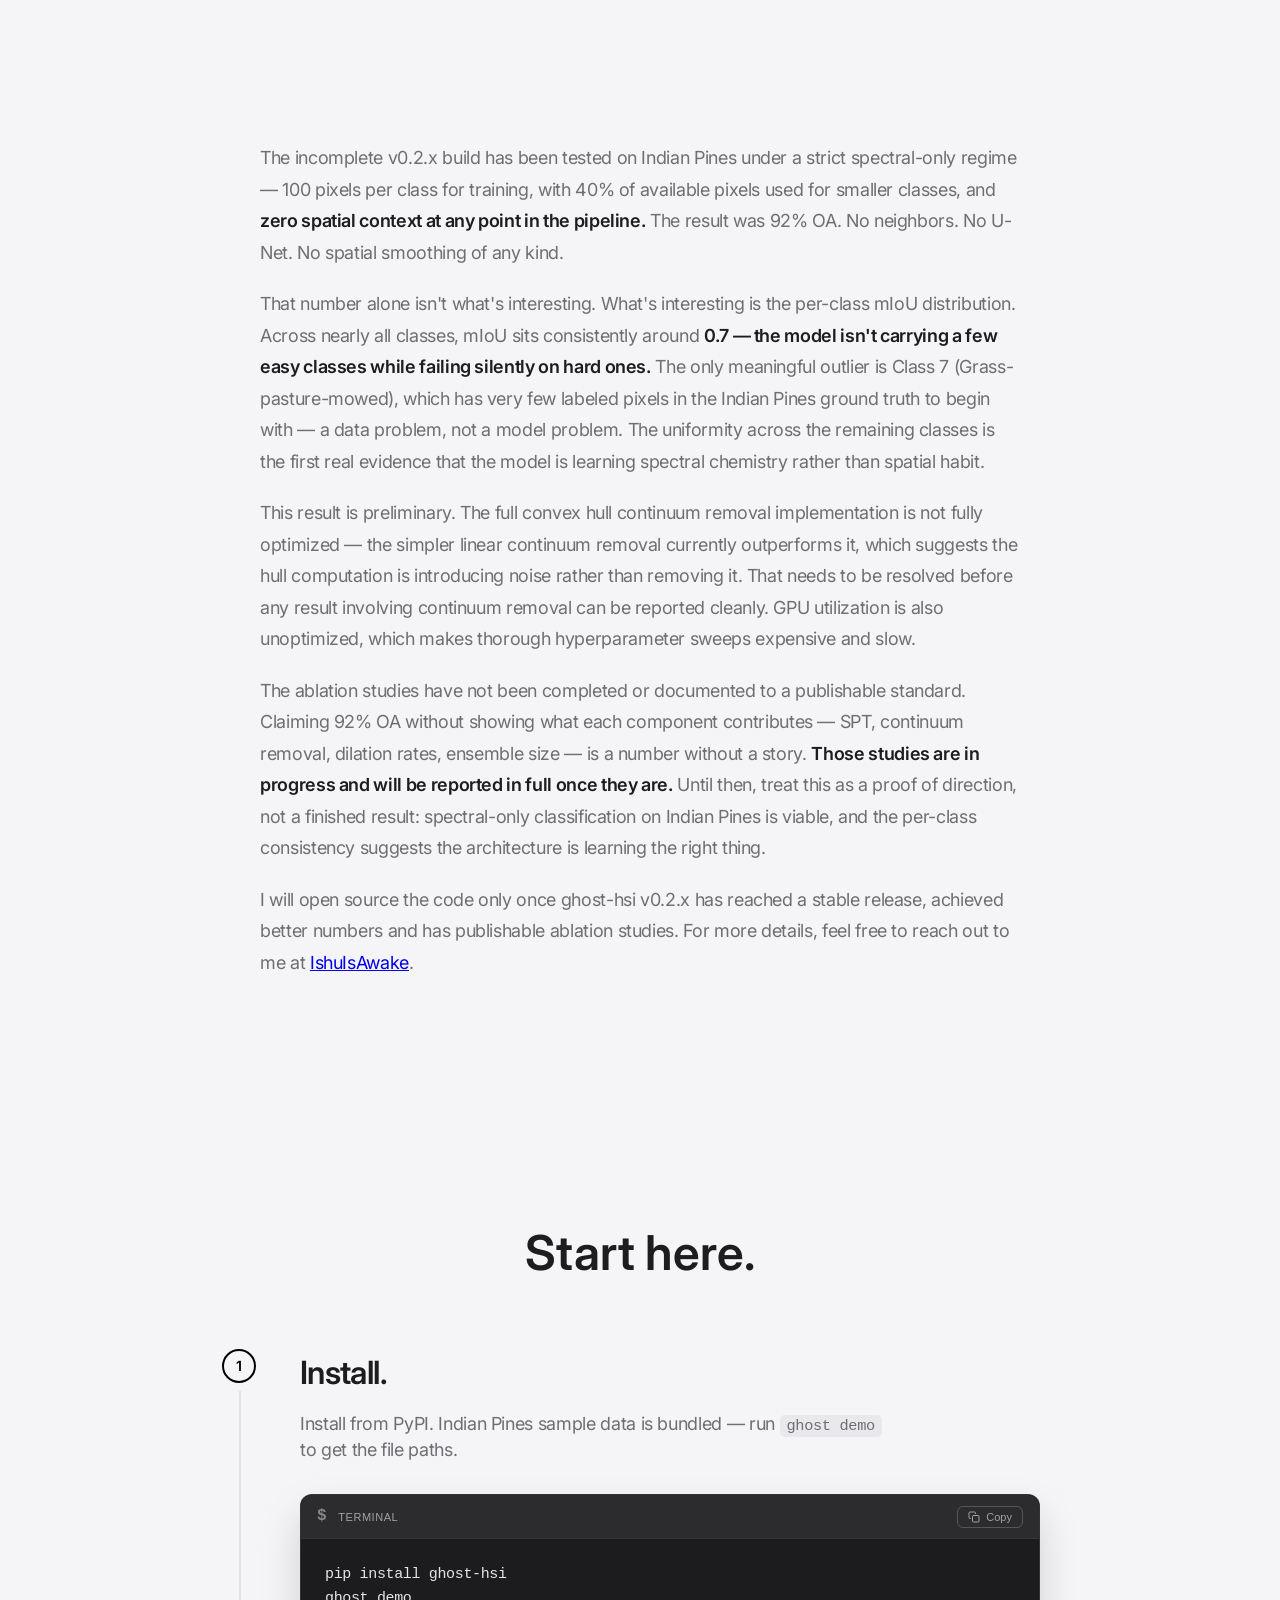
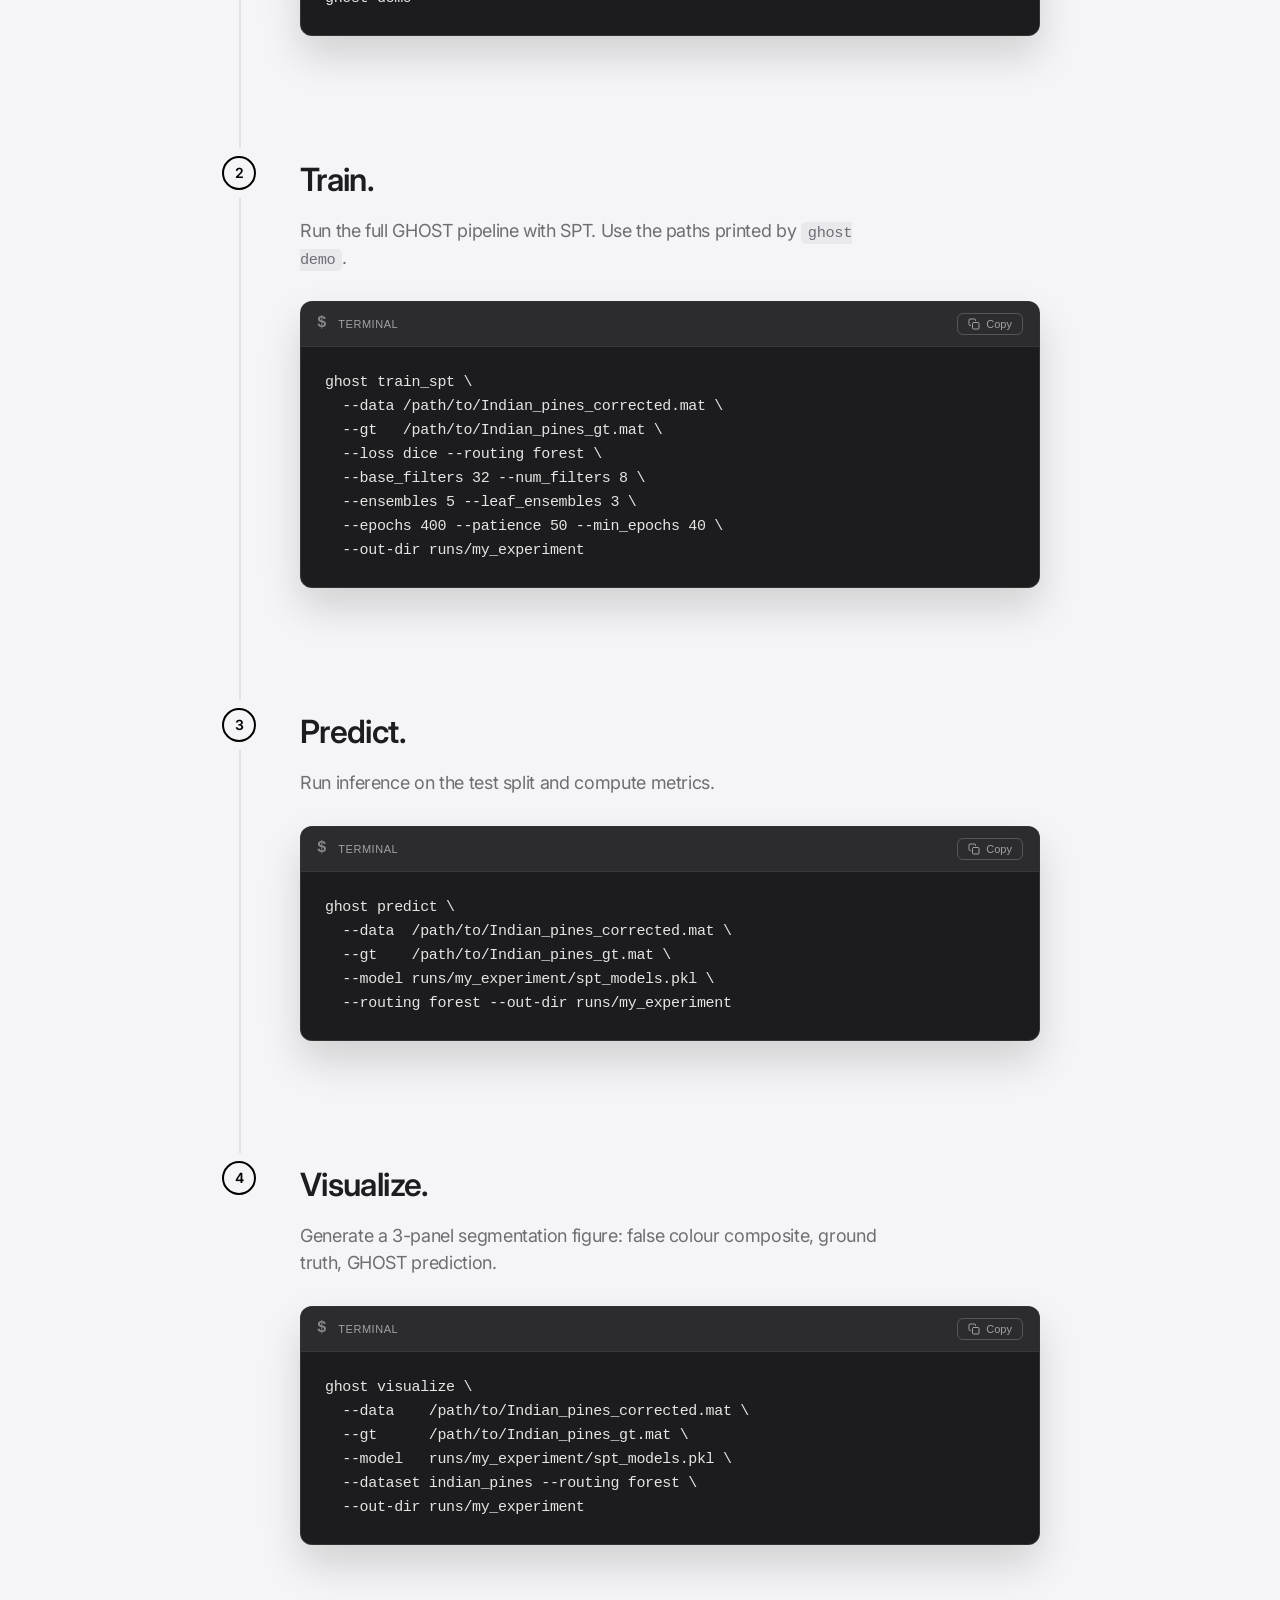
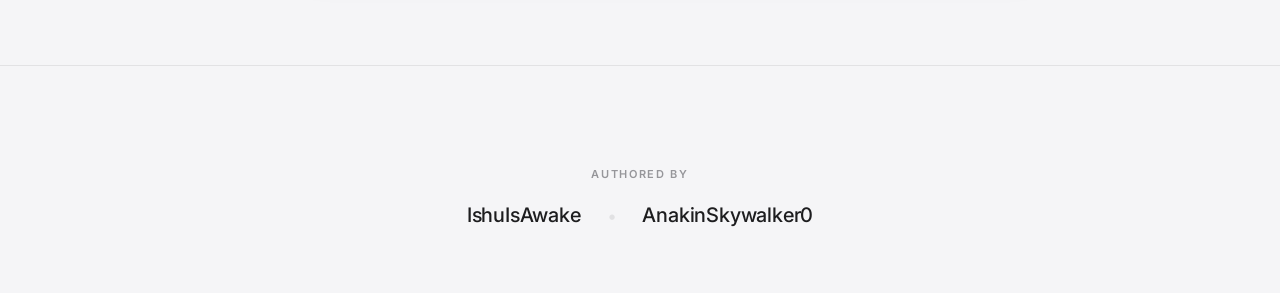
==== commit af8b9a22: "Explained why I am not comparing" ====
--- a/index.html
+++ b/index.html
@@ -366,6 +366,26 @@
             </div>
         </section>
 
+        <!-- Why no comparisons ? -->
+        <section id="why-spectral">
+            <h2 class="section-title reveal">Why no comparisions ?</h2>
+            <div class="why-spectral-block reveal">
+                <p>Every published HSI method I'm aware of — including v0.1.x of this project — relies on spatial context. U-Nets, 3D CNNs, hybrid architectures: they all, to varying degrees, learn <em>where</em> things tend to be in a scene alongside <em>what</em> they look like spectrally. That's why they get high numbers on benchmarks. It's also why they don't generalize across scenes.</p>
+                <p>Comparing GHOST v0.1.x against those methods would be comparing like-for-like on a metric that doesn't test the actual thesis. The numbers might look competitive. They'd mean nothing.</p>
+                <p>The comparison that matters is this: <strong>does a spectral-only model, with no access to neighboring pixels at any stage, hold up across scenes it has never seen?</strong> That's the question v0.2.x is trying to answer. That's the benchmark worth publishing. Until that result exists — properly evaluated, with ablation studies, on multi-scene data — putting up a table of same-scene OA scores against the literature would just be adding more noise to a space that already has plenty of it.</p>
+            </div>
+        </section>
+
+        <section id="why-spectral">
+            <h2 class="section-title reveal">Then why publish at all?</h2>
+            <div class="why-spectral-block reveal">
+                <p>Because three of the four things GHOST set out to do are already done.</p>
+                <p>The same binary, unchanged, has segmented an AVIRIS remote sensing scene with 200 spectral bands, a lung cancer histopathology slide with 61 bands, and a Mars CRISM mineral map with ~400 bands. No format-specific code paths. No domain-specific preprocessing. No configuration changes between them. <strong>Data agnosticism, band-count agnosticism, sensor agnosticism — all three work.</strong></p>
+                <p>Most HSI research treats remote sensing and medical imaging as entirely separate problems. GHOST doesn't. That's not nothing, even before cross-scene generalization is solved.</p>
+                <p>The fourth objective — true spectral-only generalization — is the hard one, and it isn't finished. But the foundation it needs is already there.</p>
+            </div>
+        </section>
+
         <!-- Architecture Section -->
         <section id="architecture">
             <h2 class="section-title reveal">Architecture.</h2>
@@ -571,7 +591,7 @@
                 <p>This result is preliminary. The full convex hull continuum removal implementation is not fully optimized — the simpler linear continuum removal currently outperforms it, which suggests the hull computation is introducing noise rather than removing it. That needs to be resolved before any result involving continuum removal can be reported cleanly. GPU utilization is also unoptimized, which makes thorough hyperparameter sweeps expensive and slow.</p>
 
                 <p>The ablation studies have not been completed or documented to a publishable standard. Claiming 92% OA without showing what each component contributes — SPT, continuum removal, dilation rates, ensemble size — is a number without a story. <strong>Those studies are in progress and will be reported in full once they are.</strong> Until then, treat this as a proof of direction, not a finished result: spectral-only classification on Indian Pines is viable, and the per-class consistency suggests the architecture is learning the right thing.</p>
-                <p>I will open source the code only once ghost-hsi v0.2.x has reached a stable release, achieved better numbers and has publishable ablation studies.</p>
+                <p>I will open source the code only once ghost-hsi v0.2.x has reached a stable release, achieved better numbers and has publishable ablation studies. For more details, feel free to reach out to me at <a href="https://github.com/IshuIsAwake" target="_blank">IshuIsAwake</a>.</p>
             </div>
         </section>
 
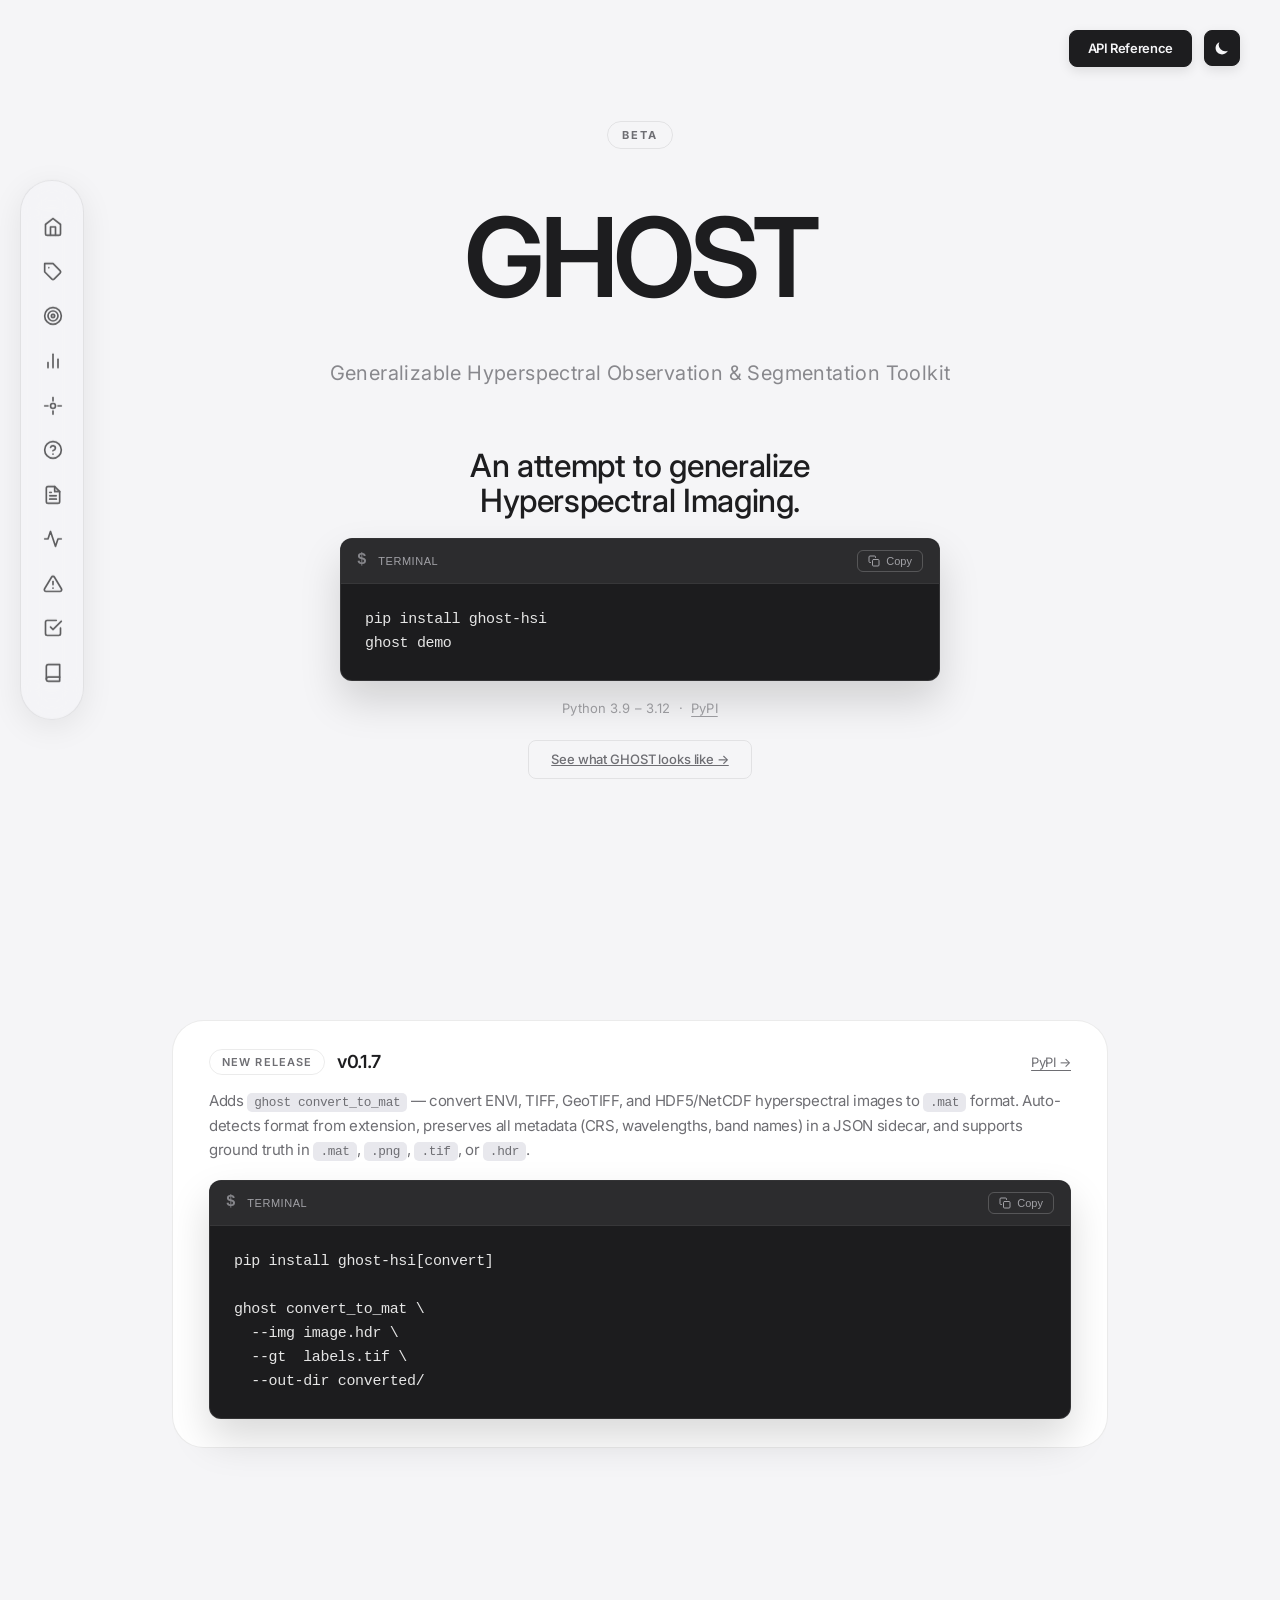
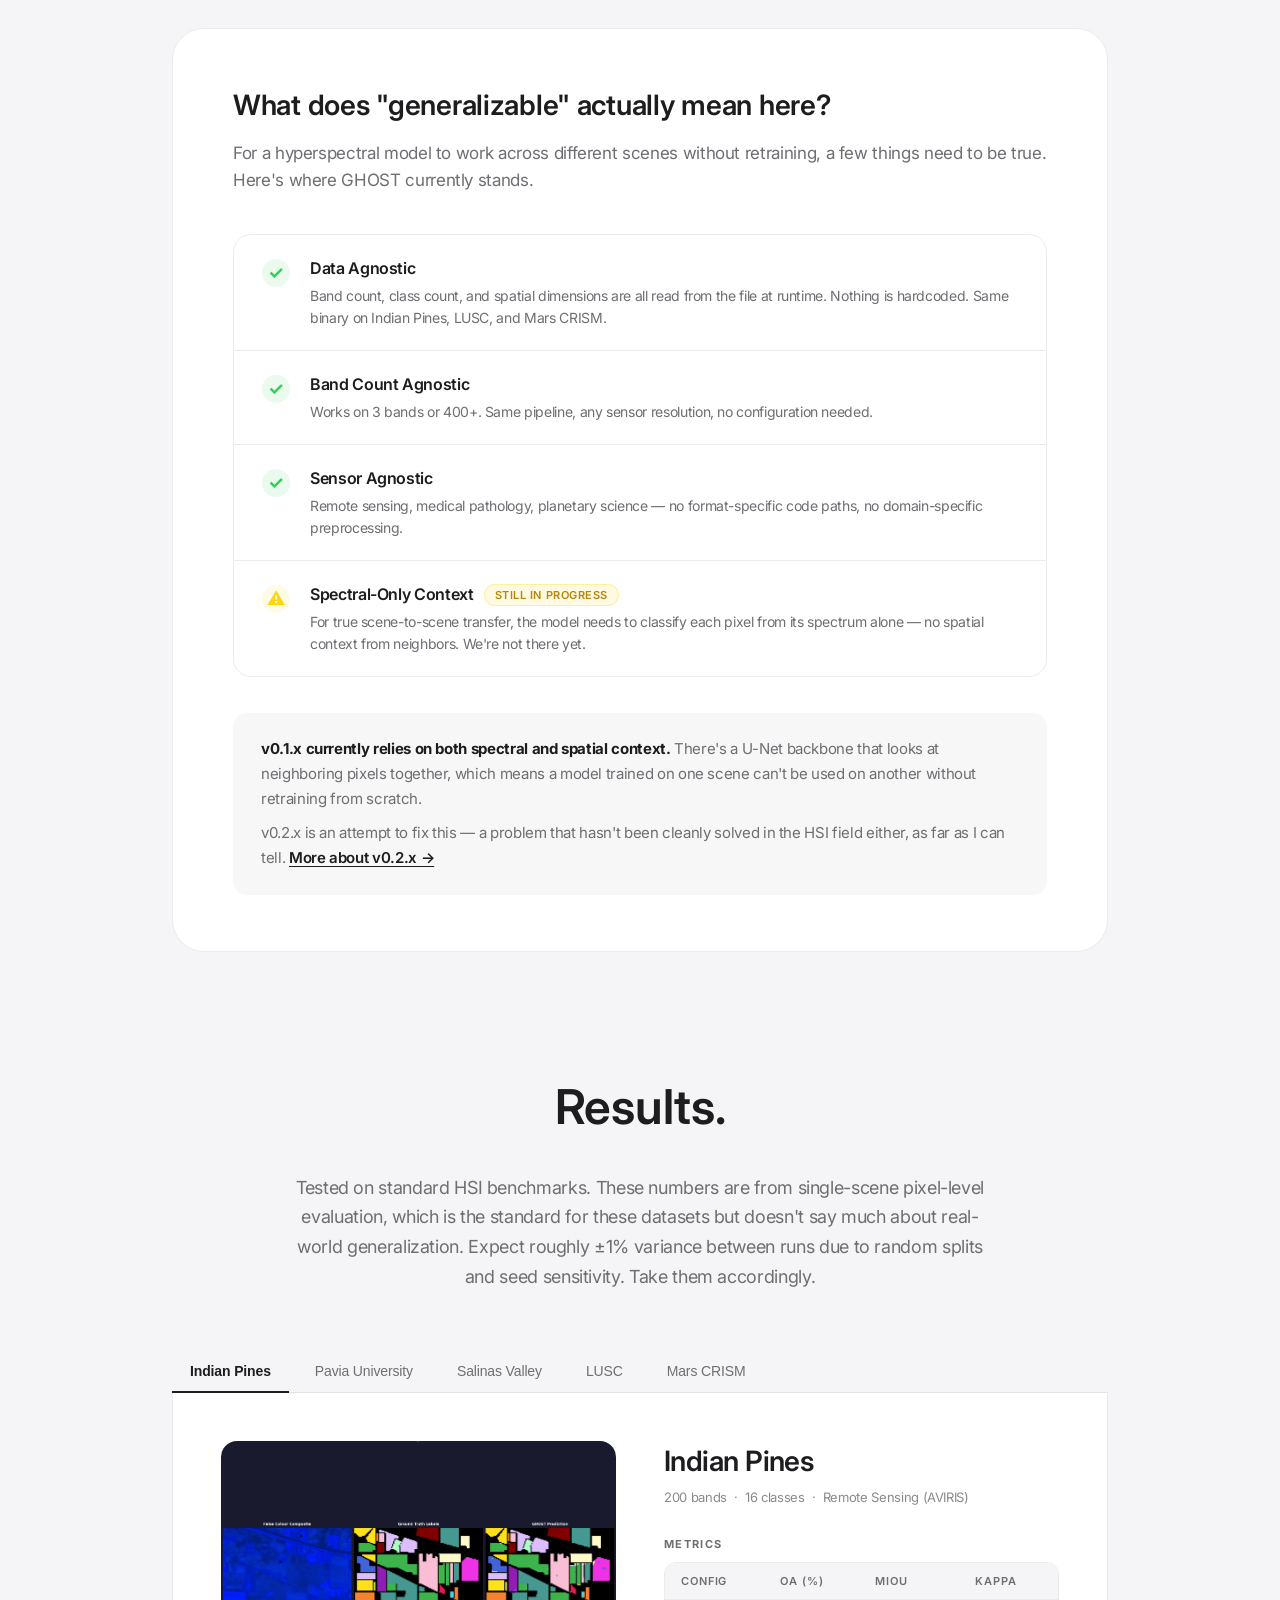
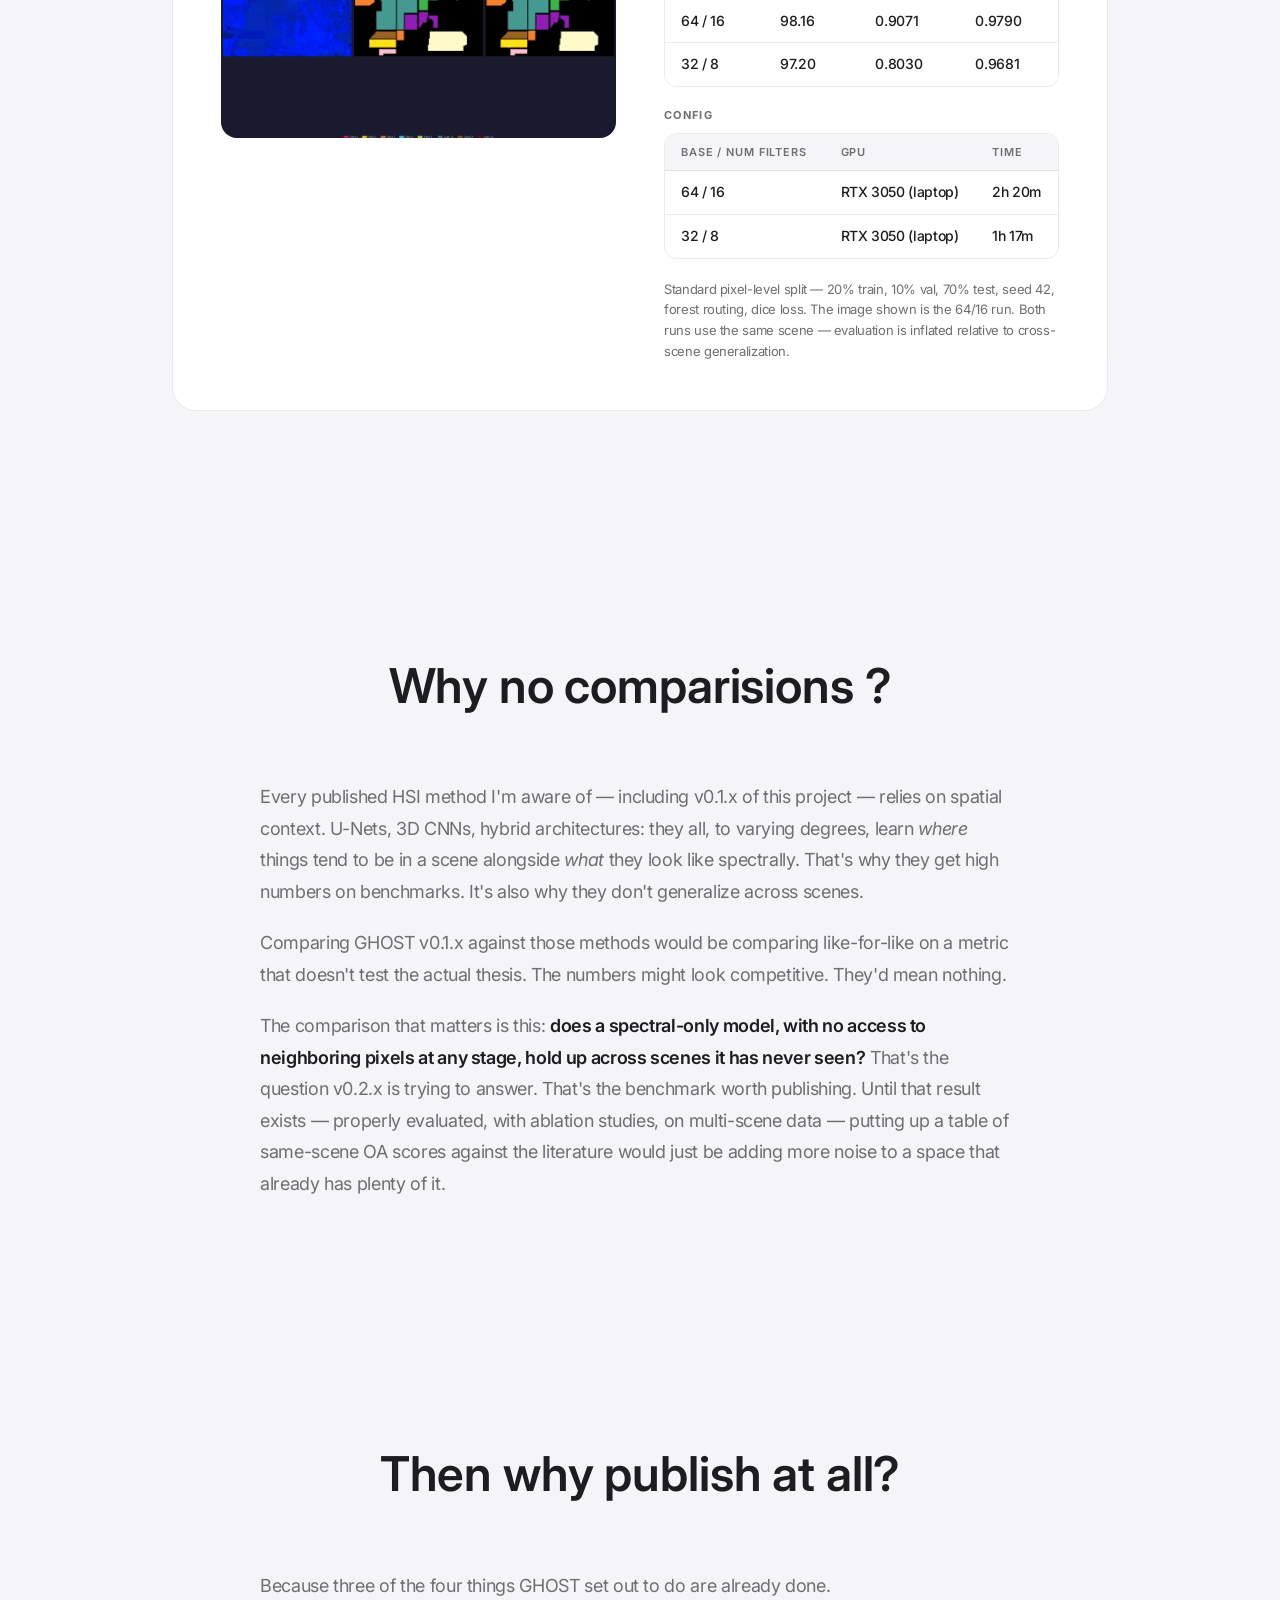
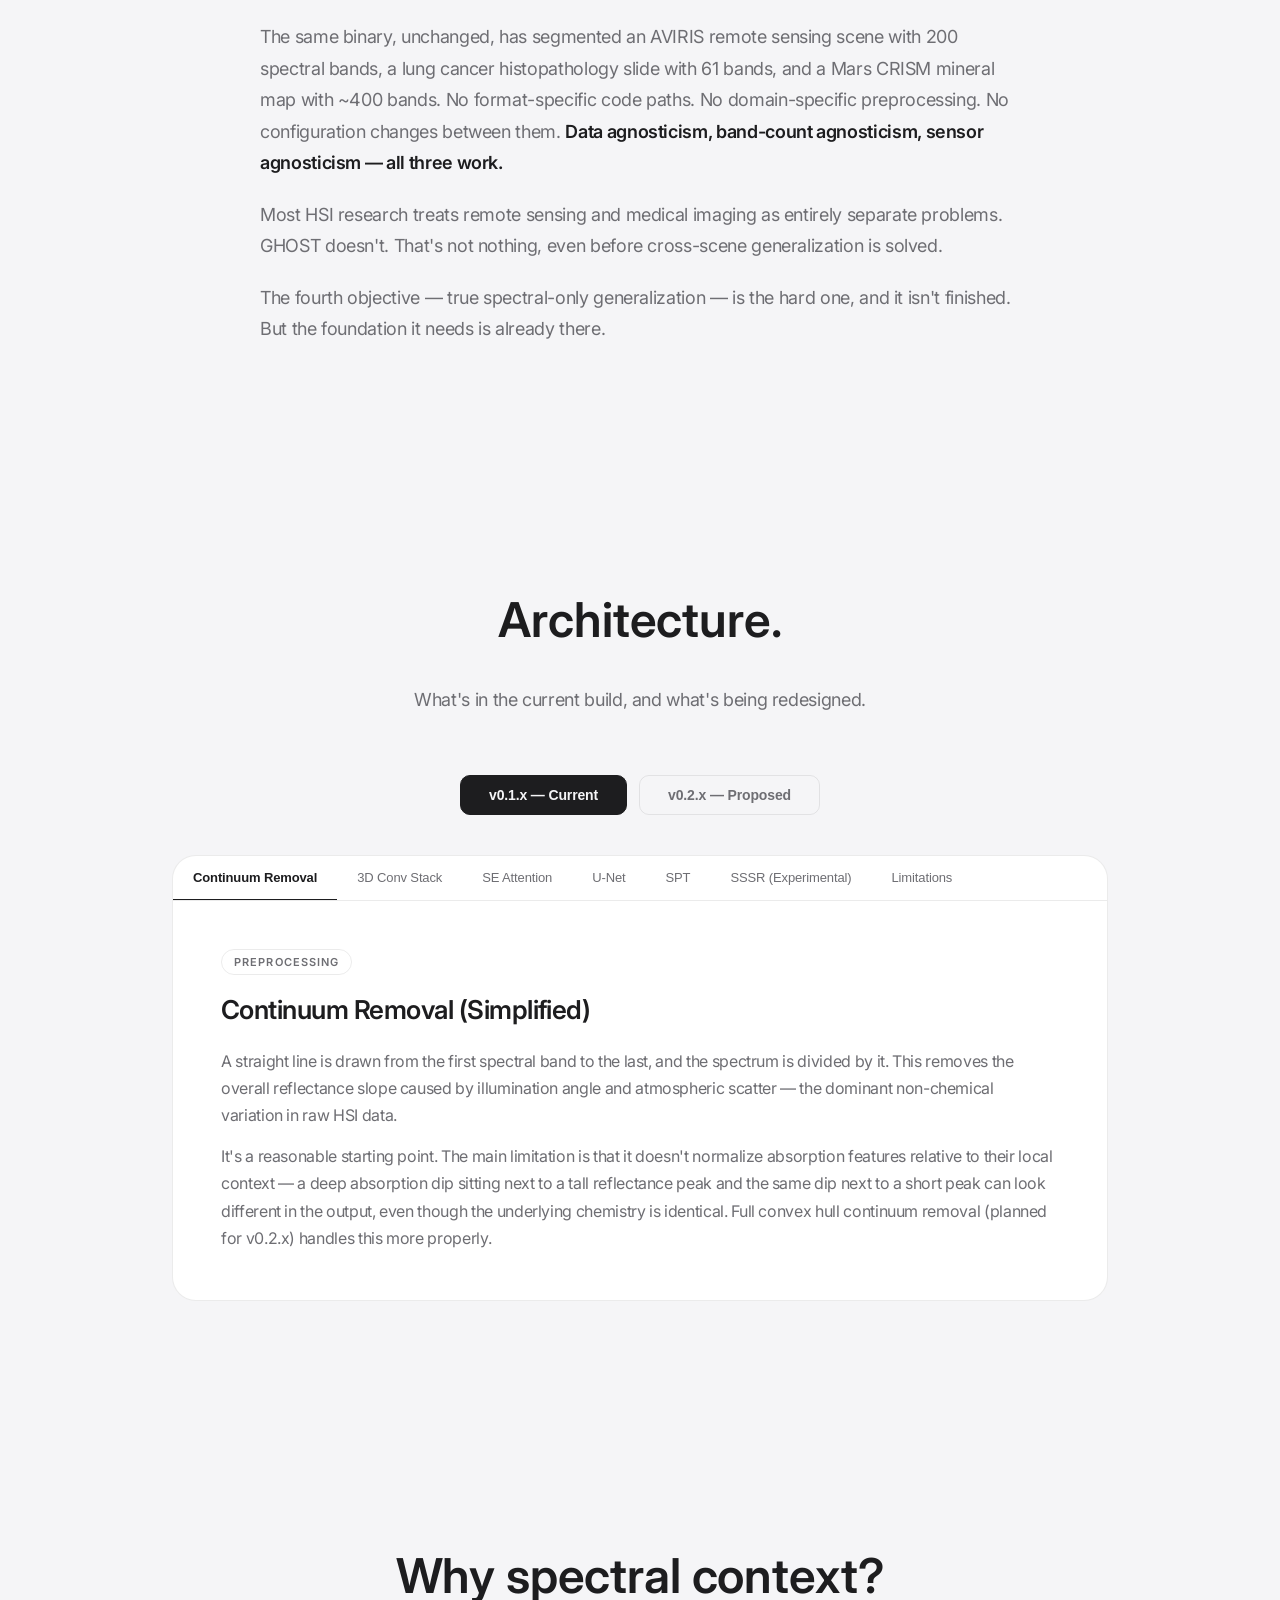
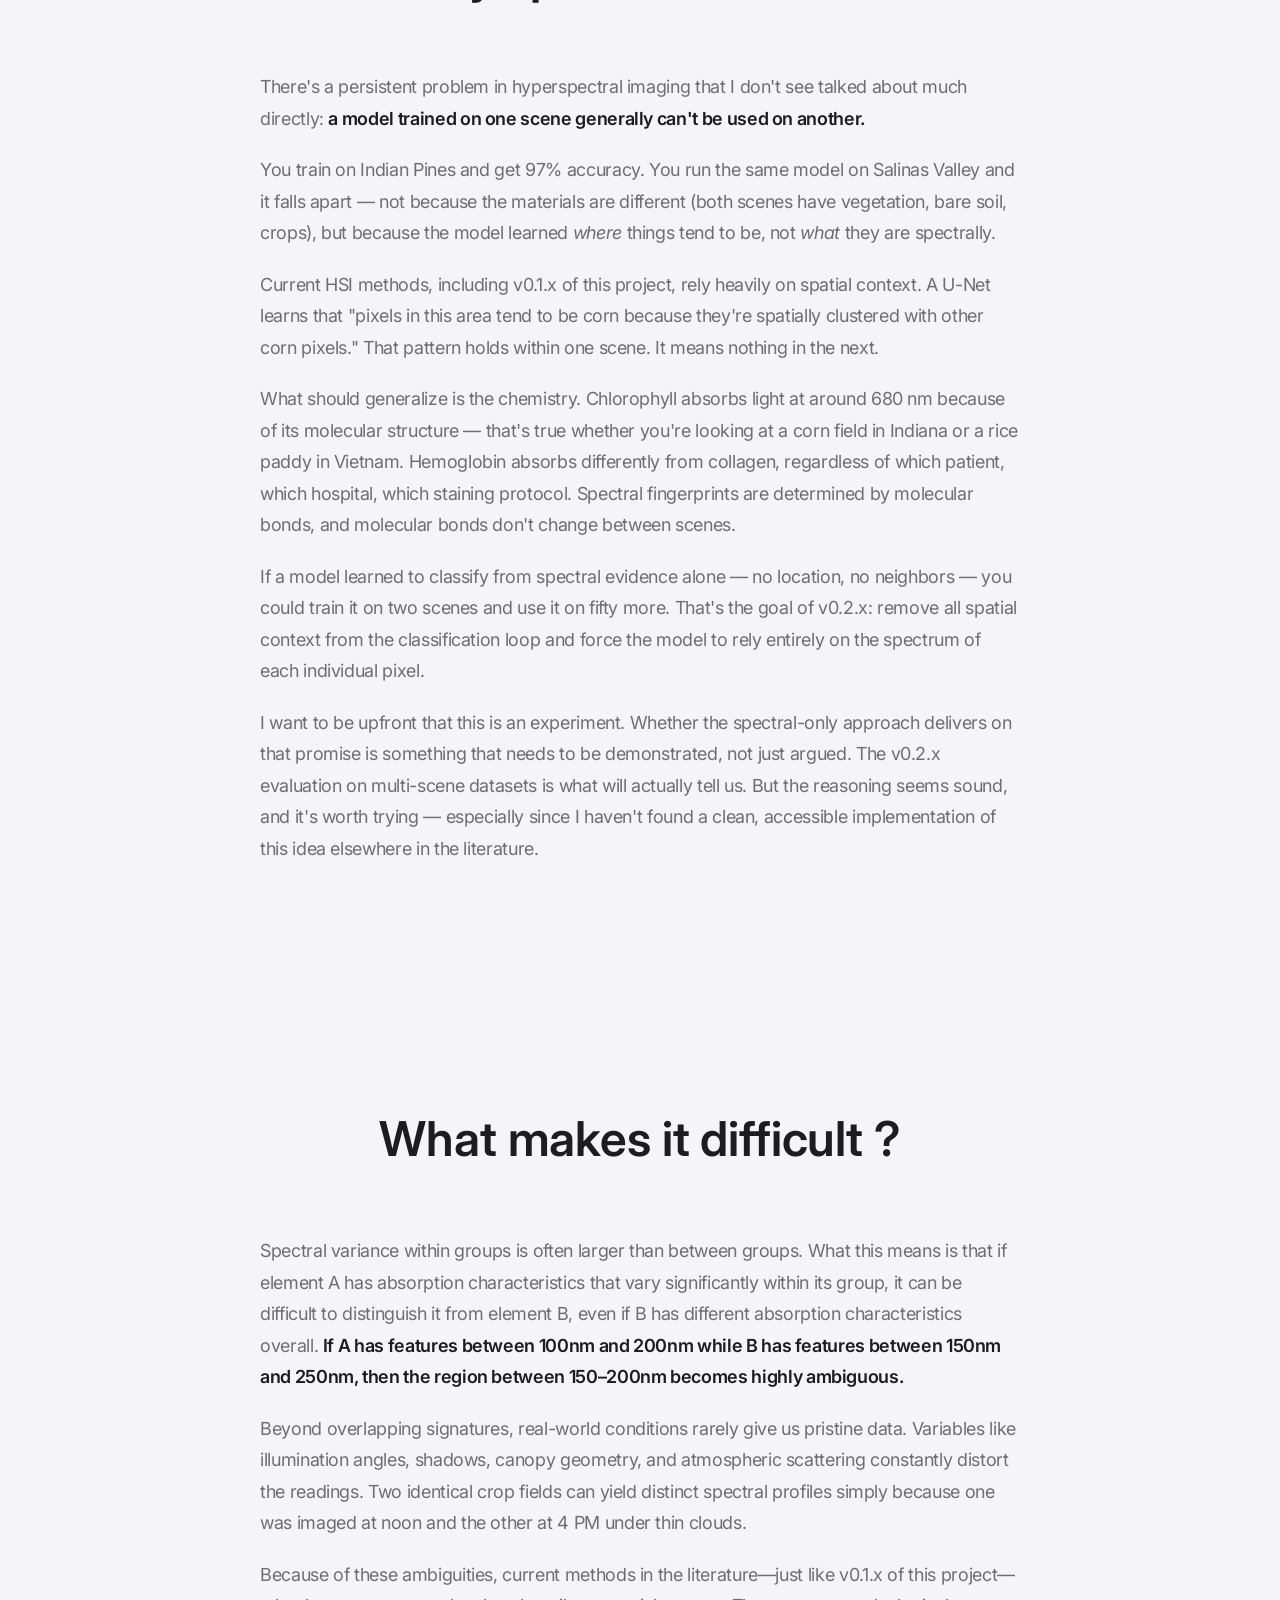
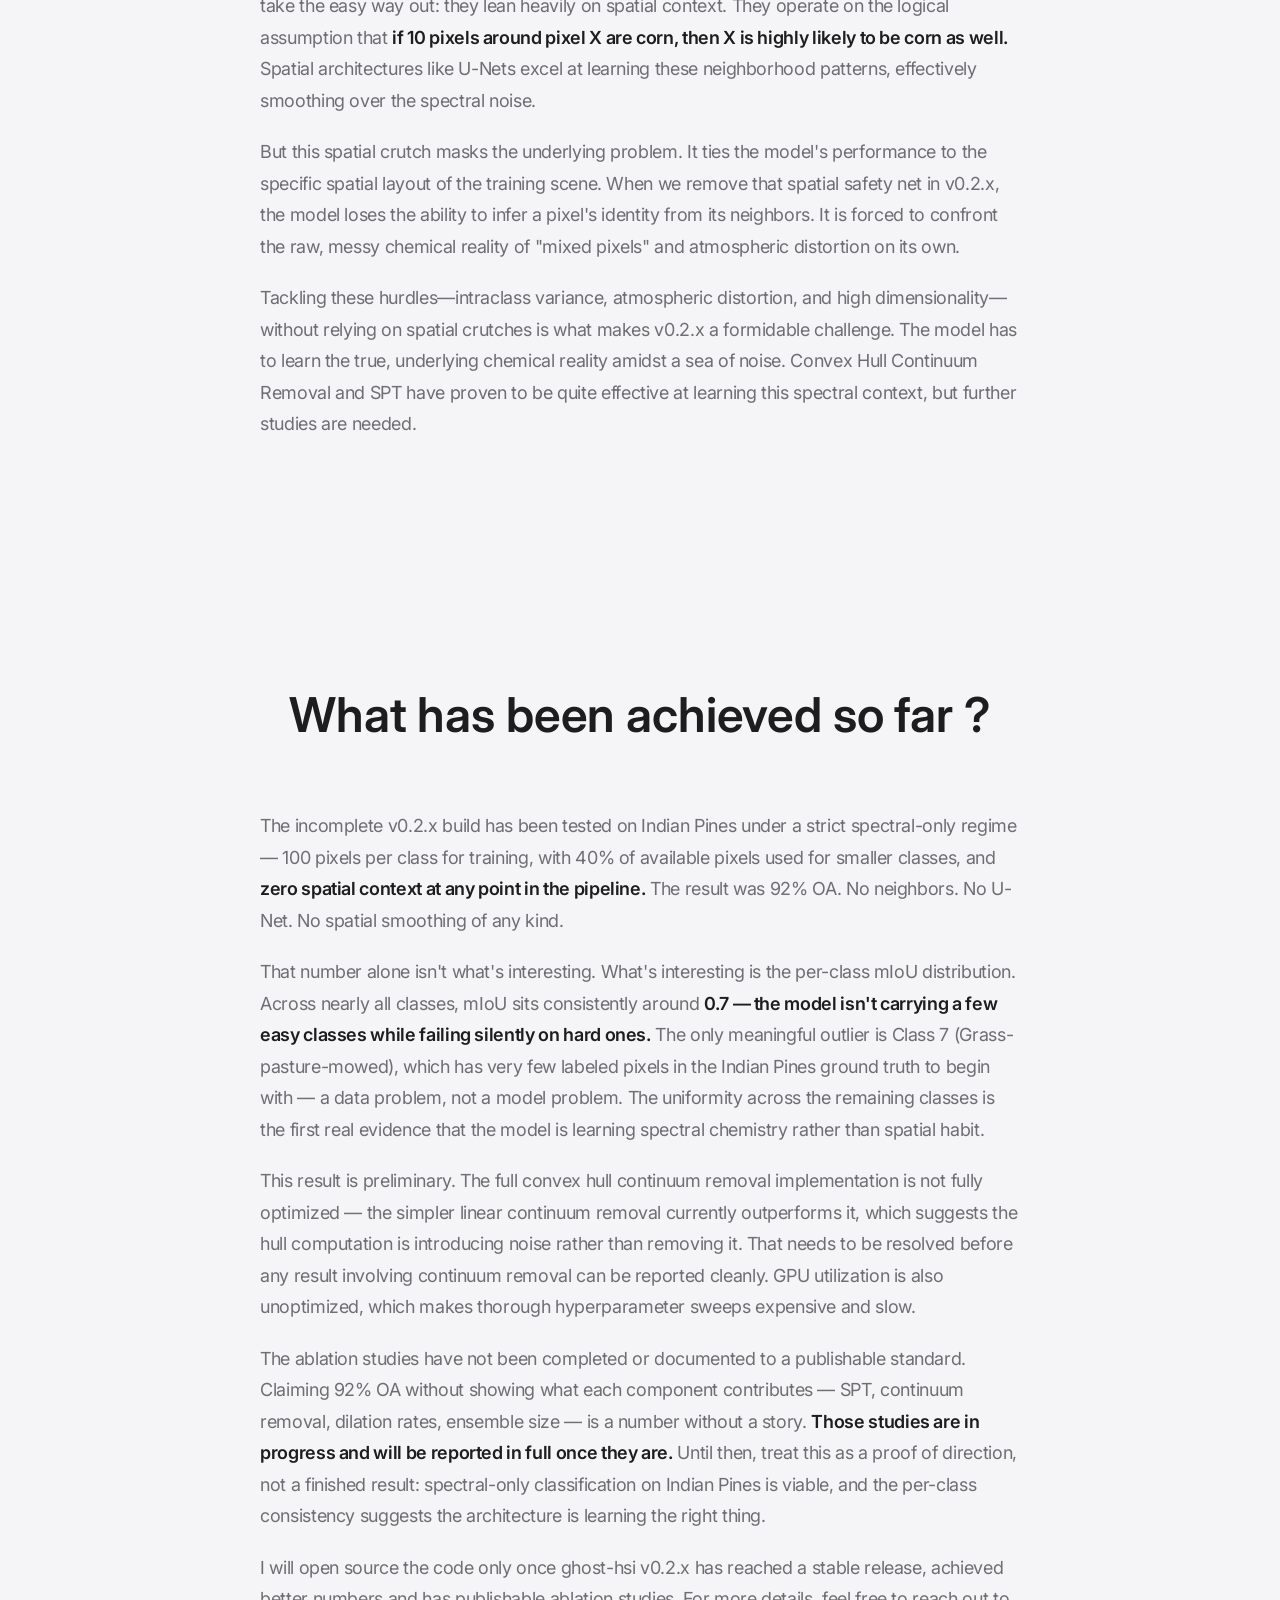
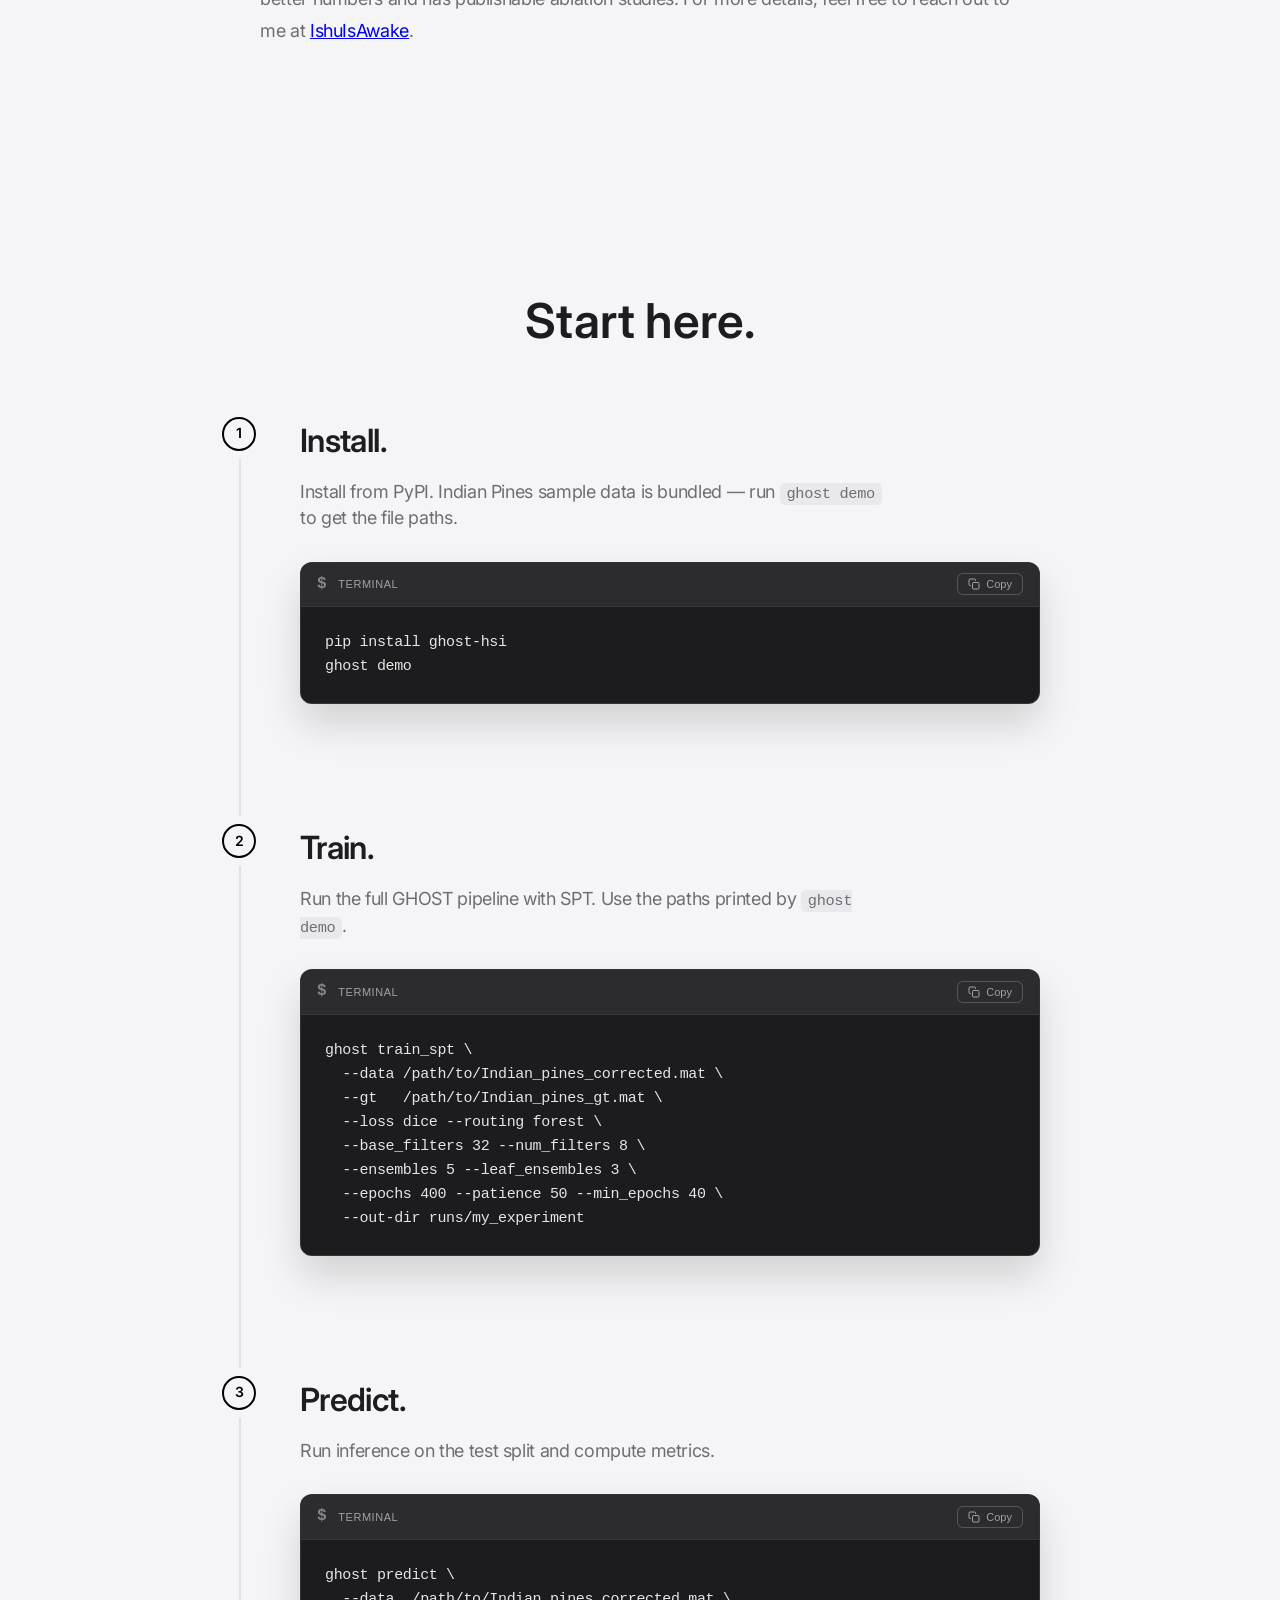
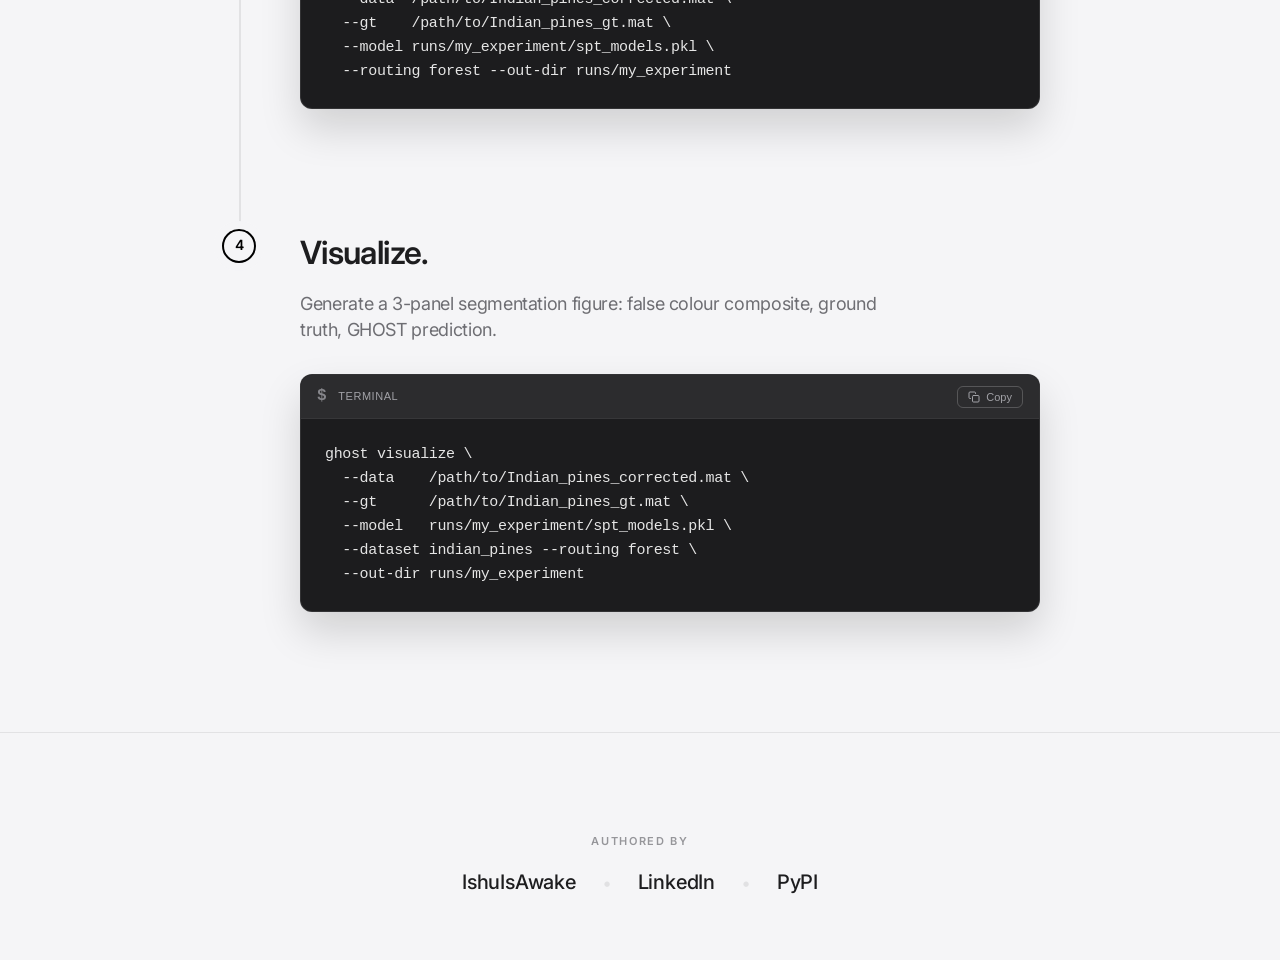
==== commit 12988074: "Added Linkedin and PyPi" ====
--- a/index.html
+++ b/index.html
@@ -35,6 +35,23 @@
             </svg>
             <span>Overview</span>
         </a>
+        <a href="#v017-release">
+            <svg width="20" height="20" viewBox="0 0 24 24" fill="none" stroke="currentColor" stroke-width="2"
+                stroke-linecap="round" stroke-linejoin="round">
+                <path d="M20.59 13.41l-7.17 7.17a2 2 0 0 1-2.83 0L2 12V2h10l8.59 8.59a2 2 0 0 1 0 2.82z"></path>
+                <line x1="7" y1="7" x2="7.01" y2="7"></line>
+            </svg>
+            <span>v0.1.7</span>
+        </a>
+        <a href="#generalizability">
+            <svg width="20" height="20" viewBox="0 0 24 24" fill="none" stroke="currentColor" stroke-width="2"
+                stroke-linecap="round" stroke-linejoin="round">
+                <circle cx="12" cy="12" r="10"></circle>
+                <circle cx="12" cy="12" r="6"></circle>
+                <circle cx="12" cy="12" r="2"></circle>
+            </svg>
+            <span>Generalizable?</span>
+        </a>
         <a href="#results">
             <svg width="20" height="20" viewBox="0 0 24 24" fill="none" stroke="currentColor" stroke-width="2"
                 stroke-linecap="round" stroke-linejoin="round">
@@ -55,14 +72,49 @@
             </svg>
             <span>Architecture</span>
         </a>
-        <a href="#why-spectral">
+        <a href="#why-no-comparisons">
             <svg width="20" height="20" viewBox="0 0 24 24" fill="none" stroke="currentColor" stroke-width="2"
                 stroke-linecap="round" stroke-linejoin="round">
                 <circle cx="12" cy="12" r="10"></circle>
                 <path d="M9.09 9a3 3 0 0 1 5.83 1c0 2-3 3-3 3"></path>
                 <line x1="12" y1="17" x2="12.01" y2="17"></line>
             </svg>
+            <span>Why No Comparisons</span>
+        </a>
+        <a href="#why-publish">
+            <svg width="20" height="20" viewBox="0 0 24 24" fill="none" stroke="currentColor" stroke-width="2"
+                stroke-linecap="round" stroke-linejoin="round">
+                <path d="M14 2H6a2 2 0 0 0-2 2v16a2 2 0 0 0 2 2h12a2 2 0 0 0 2-2V8z"></path>
+                <polyline points="14 2 14 8 20 8"></polyline>
+                <line x1="16" y1="13" x2="8" y2="13"></line>
+                <line x1="16" y1="17" x2="8" y2="17"></line>
+                <polyline points="10 9 9 9 8 9"></polyline>
+            </svg>
+            <span>Why Publish</span>
+        </a>
+        <a href="#why-spectral">
+            <svg width="20" height="20" viewBox="0 0 24 24" fill="none" stroke="currentColor" stroke-width="2"
+                stroke-linecap="round" stroke-linejoin="round">
+                <polyline points="22 12 18 12 15 21 9 3 6 12 2 12"></polyline>
+            </svg>
             <span>Why Spectral</span>
+        </a>
+        <a href="#why-spectral-difficult">
+            <svg width="20" height="20" viewBox="0 0 24 24" fill="none" stroke="currentColor" stroke-width="2"
+                stroke-linecap="round" stroke-linejoin="round">
+                <path d="M10.29 3.86L1.82 18a2 2 0 0 0 1.71 3h16.94a2 2 0 0 0 1.71-3L13.71 3.86a2 2 0 0 0-3.42 0z"></path>
+                <line x1="12" y1="9" x2="12" y2="13"></line>
+                <line x1="12" y1="17" x2="12.01" y2="17"></line>
+            </svg>
+            <span>Why Difficult</span>
+        </a>
+        <a href="#what has been achieved">
+            <svg width="20" height="20" viewBox="0 0 24 24" fill="none" stroke="currentColor" stroke-width="2"
+                stroke-linecap="round" stroke-linejoin="round">
+                <polyline points="9 11 12 14 22 4"></polyline>
+                <path d="M21 12v7a2 2 0 0 1-2 2H5a2 2 0 0 1-2-2V5a2 2 0 0 1 2-2h11"></path>
+            </svg>
+            <span>Achieved</span>
         </a>
         <a href="#tutorial">
             <svg width="20" height="20" viewBox="0 0 24 24" fill="none" stroke="currentColor" stroke-width="2"
@@ -107,6 +159,40 @@
 
     <div class="container">
 
+        <!-- v0.1.7 Release Block -->
+        <section id="v017-release">
+            <div class="gen-box reveal" style="padding:28px 36px;">
+                <div style="display:flex; align-items:center; gap:12px; margin-bottom:14px;">
+                    <span class="arch-badge" style="margin-bottom:0;">New Release</span>
+                    <span style="font-weight:600; font-size:18px;">v0.1.7</span>
+                    <span style="font-size:13px; color:var(--text-secondary); margin-left:auto;"><a href="https://pypi.org/project/ghost-hsi/" target="_blank" rel="noopener" style="color:var(--text-secondary); text-decoration:underline; text-underline-offset:3px;">PyPI &rarr;</a></span>
+                </div>
+                <p style="font-size:15px; color:var(--text-secondary); margin-bottom:18px; line-height:1.6;">Adds <code>ghost convert_to_mat</code> — convert ENVI, TIFF, GeoTIFF, and HDF5/NetCDF hyperspectral images to <code>.mat</code> format. Auto-detects format from extension, preserves all metadata (CRS, wavelengths, band names) in a JSON sidecar, and supports ground truth in <code>.mat</code>, <code>.png</code>, <code>.tif</code>, or <code>.hdr</code>.</p>
+                <div class="terminal-window">
+                    <div class="terminal-header">
+                        <div class="terminal-controls">
+                            <span class="terminal-prompt">$</span>
+                            <span class="terminal-title">Terminal</span>
+                        </div>
+                        <button class="terminal-copy-btn" data-copy-target="v017-install-code">
+                            <svg width="12" height="12" viewBox="0 0 24 24" fill="none" stroke="currentColor"
+                                stroke-width="2" stroke-linecap="round" stroke-linejoin="round">
+                                <rect x="9" y="9" width="13" height="13" rx="2" ry="2"></rect>
+                                <path d="M5 15H4a2 2 0 0 1-2-2V4a2 2 0 0 1 2-2h9a2 2 0 0 1 2 2v1"></path>
+                            </svg>
+                            <span>Copy</span>
+                        </button>
+                    </div>
+                    <pre><code id="v017-install-code">pip install ghost-hsi[convert]
+
+ghost convert_to_mat \
+  --img image.hdr \
+  --gt  labels.tif \
+  --out-dir converted/</code></pre>
+                </div>
+            </div>
+        </section>
+
         <!-- Generalizability Box -->
         <section id="generalizability">
             <div class="gen-box reveal">
@@ -367,7 +453,7 @@
         </section>
 
         <!-- Why no comparisons ? -->
-        <section id="why-spectral">
+        <section id="why-no-comparisons">
             <h2 class="section-title reveal">Why no comparisions ?</h2>
             <div class="why-spectral-block reveal">
                 <p>Every published HSI method I'm aware of — including v0.1.x of this project — relies on spatial context. U-Nets, 3D CNNs, hybrid architectures: they all, to varying degrees, learn <em>where</em> things tend to be in a scene alongside <em>what</em> they look like spectrally. That's why they get high numbers on benchmarks. It's also why they don't generalize across scenes.</p>
@@ -376,7 +462,7 @@
             </div>
         </section>
 
-        <section id="why-spectral">
+        <section id="why-publish">
             <h2 class="section-title reveal">Then why publish at all?</h2>
             <div class="why-spectral-block reveal">
                 <p>Because three of the four things GHOST set out to do are already done.</p>
@@ -457,7 +543,6 @@
                         <span class="arch-badge">v0.1.x</span>
                         <h3>Known Limitations</h3>
                         <ul class="arch-list">
-                            <li><strong>File format:</strong> v0.1.6 and below only support <code>.mat</code> files. ENVI, GeoTIFF, and HDF5 require manual conversion first.</li>
                             <li><strong>Spatial dependence:</strong> The U-Net backbone processes neighboring pixels together. A model trained on one scene cannot reliably segment a different scene — it has learned spatial patterns alongside spectral ones.</li>
                             <li><strong>No transfer learning:</strong> Each new dataset requires a full training run from scratch. There's no way to reuse weights from a previous run in any meaningful way.</li>
                             <li><strong>Single scene only:</strong> Training and inference must be on the same scene, or at very minimum the same sensor under near-identical conditions.</li>
@@ -536,8 +621,8 @@
                                 <span class="arch-goal-desc">Every pixel classified from its spectrum alone, with no access to neighboring pixels. If it works, the model has learned material chemistry — and chemistry is the same whether the vegetation is in Indiana or Vietnam.</span>
                             </li>
                             <li>
-                                <strong>Multiple file formats</strong>
-                                <span class="arch-goal-desc">ENVI (.hdr), GeoTIFF (.tif), HDF5 (.h5) in addition to .mat. Auto-detected by extension. No manual conversion step.</span>
+                                <strong>Native multi-format support</strong>
+                                <span class="arch-goal-desc">ENVI (.hdr), GeoTIFF (.tif), HDF5 (.h5) read directly by the training and inference pipeline — no conversion step needed. v0.1.7 ships <code>ghost convert_to_mat</code> as a bridge in the meantime.</span>
                             </li>
                             <li>
                                 <strong>Multi-scene training and inference</strong>
@@ -721,7 +806,9 @@
                 <div class="author-links">
                     <a href="https://github.com/IshuIsAwake" target="_blank">IshuIsAwake</a>
                     <span class="author-separator">&bull;</span>
-                    <a href="https://github.com/AnakinSkywalker0" target="_blank">AnakinSkywalker0</a>
+                    <a href="https://linkedin.com/in/ishan-batra-676aa032a" target="_blank">LinkedIn</a>
+                    <span class="author-separator">&bull;</span>
+                    <a href="https://pypi.org/project/ghost-hsi/" target="_blank">PyPI</a>
                 </div>
             </div>
         </div>
